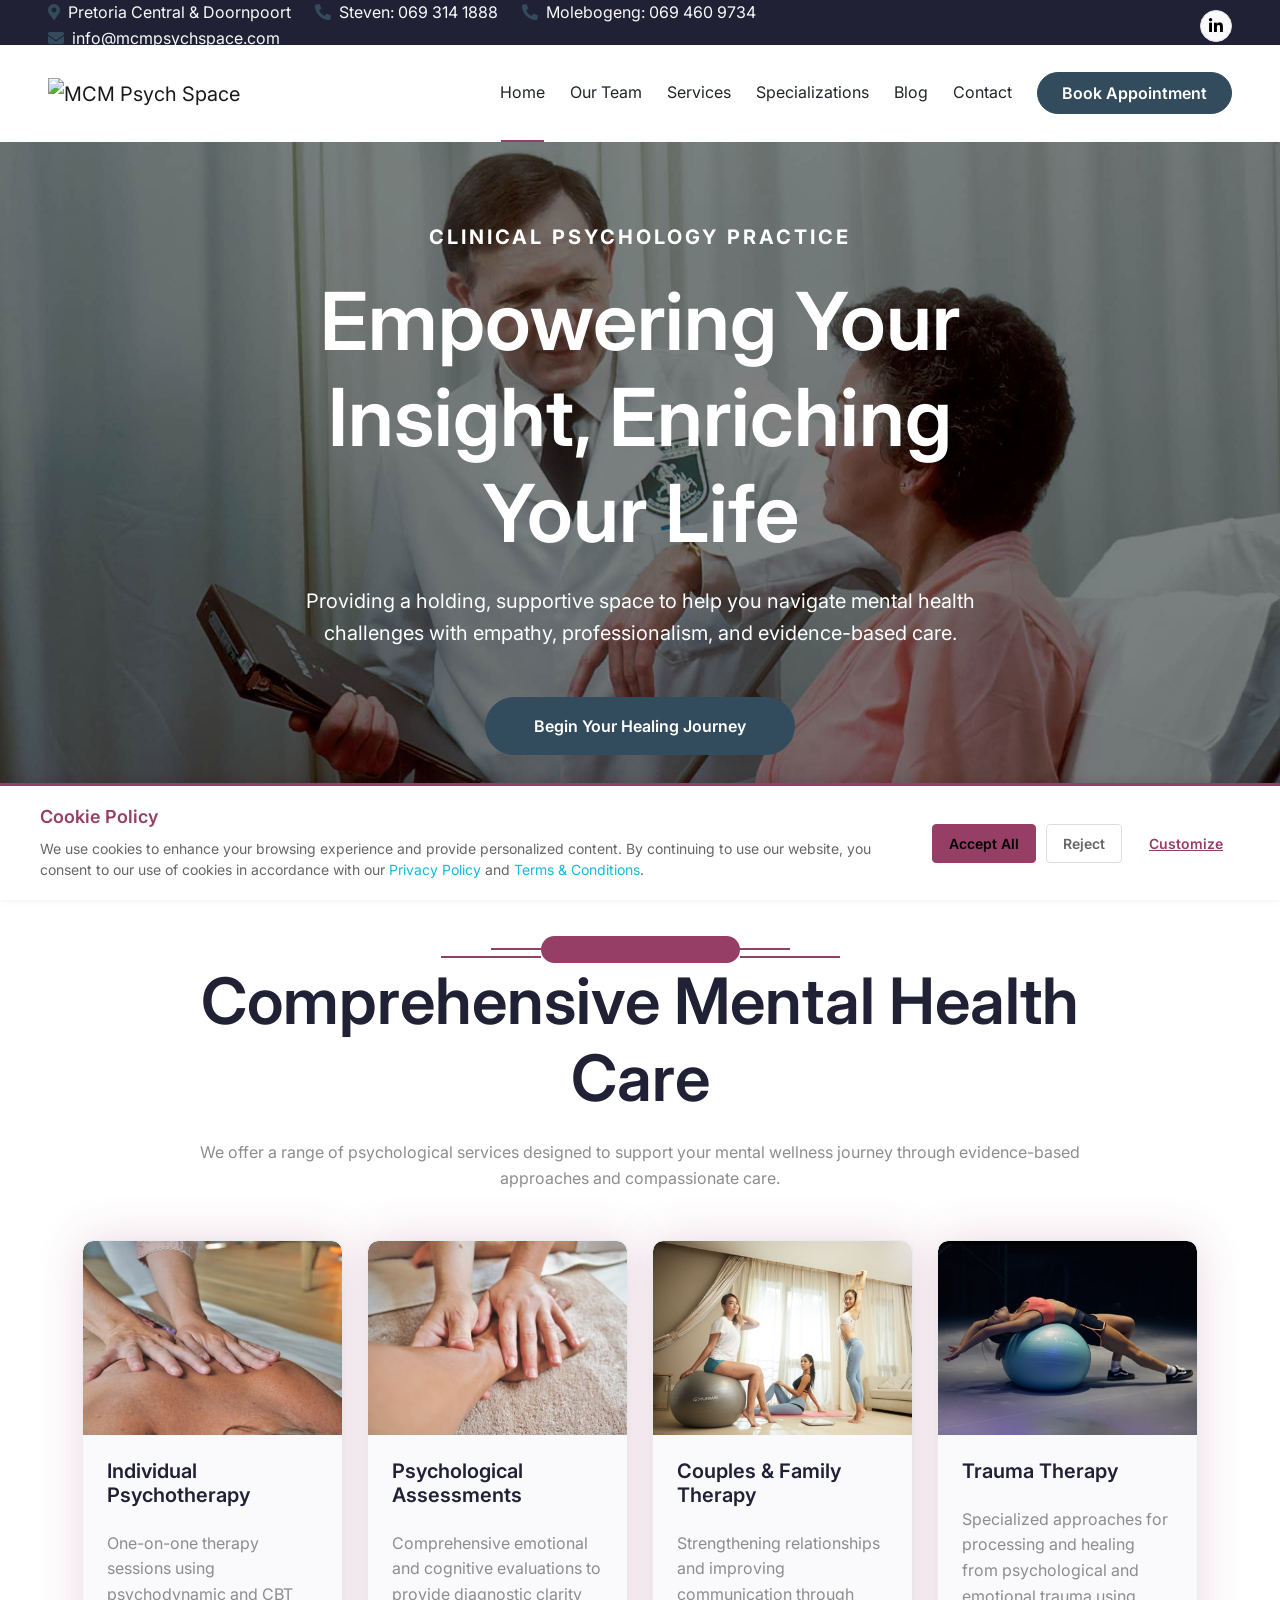
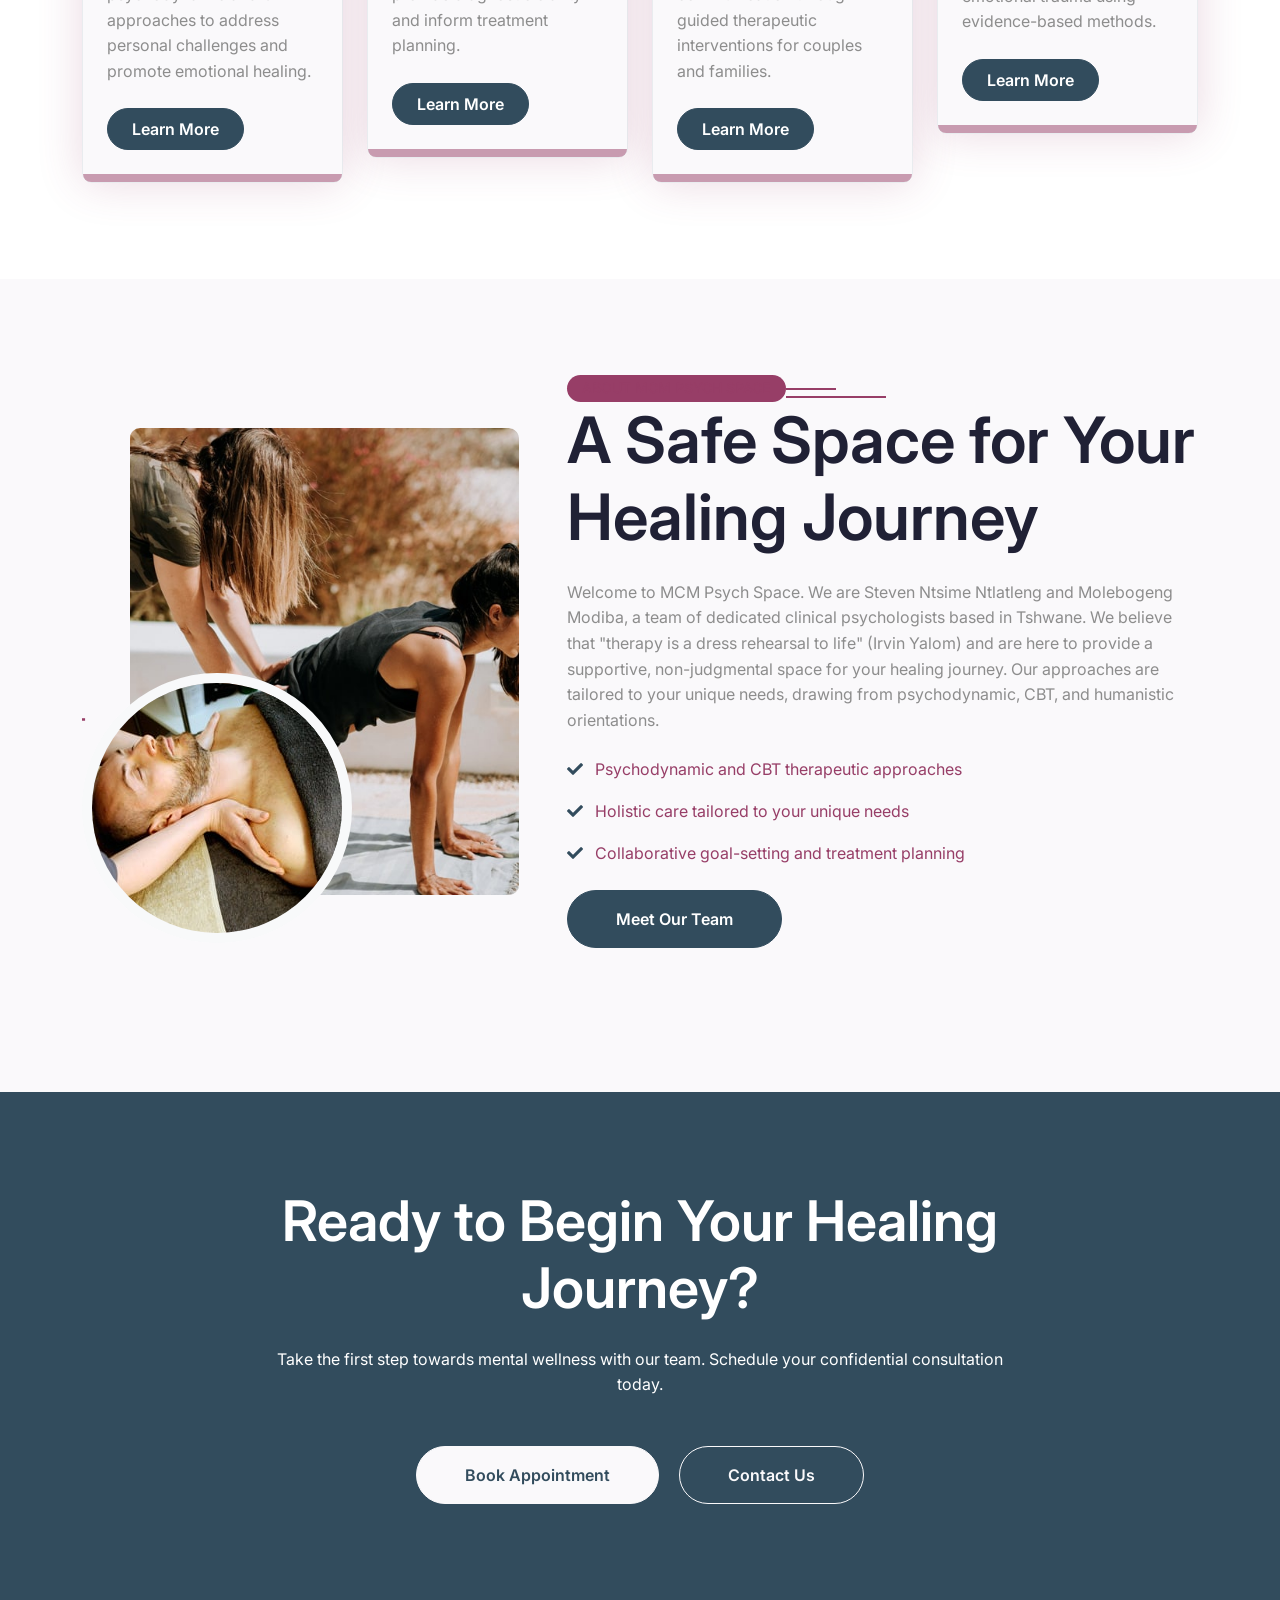
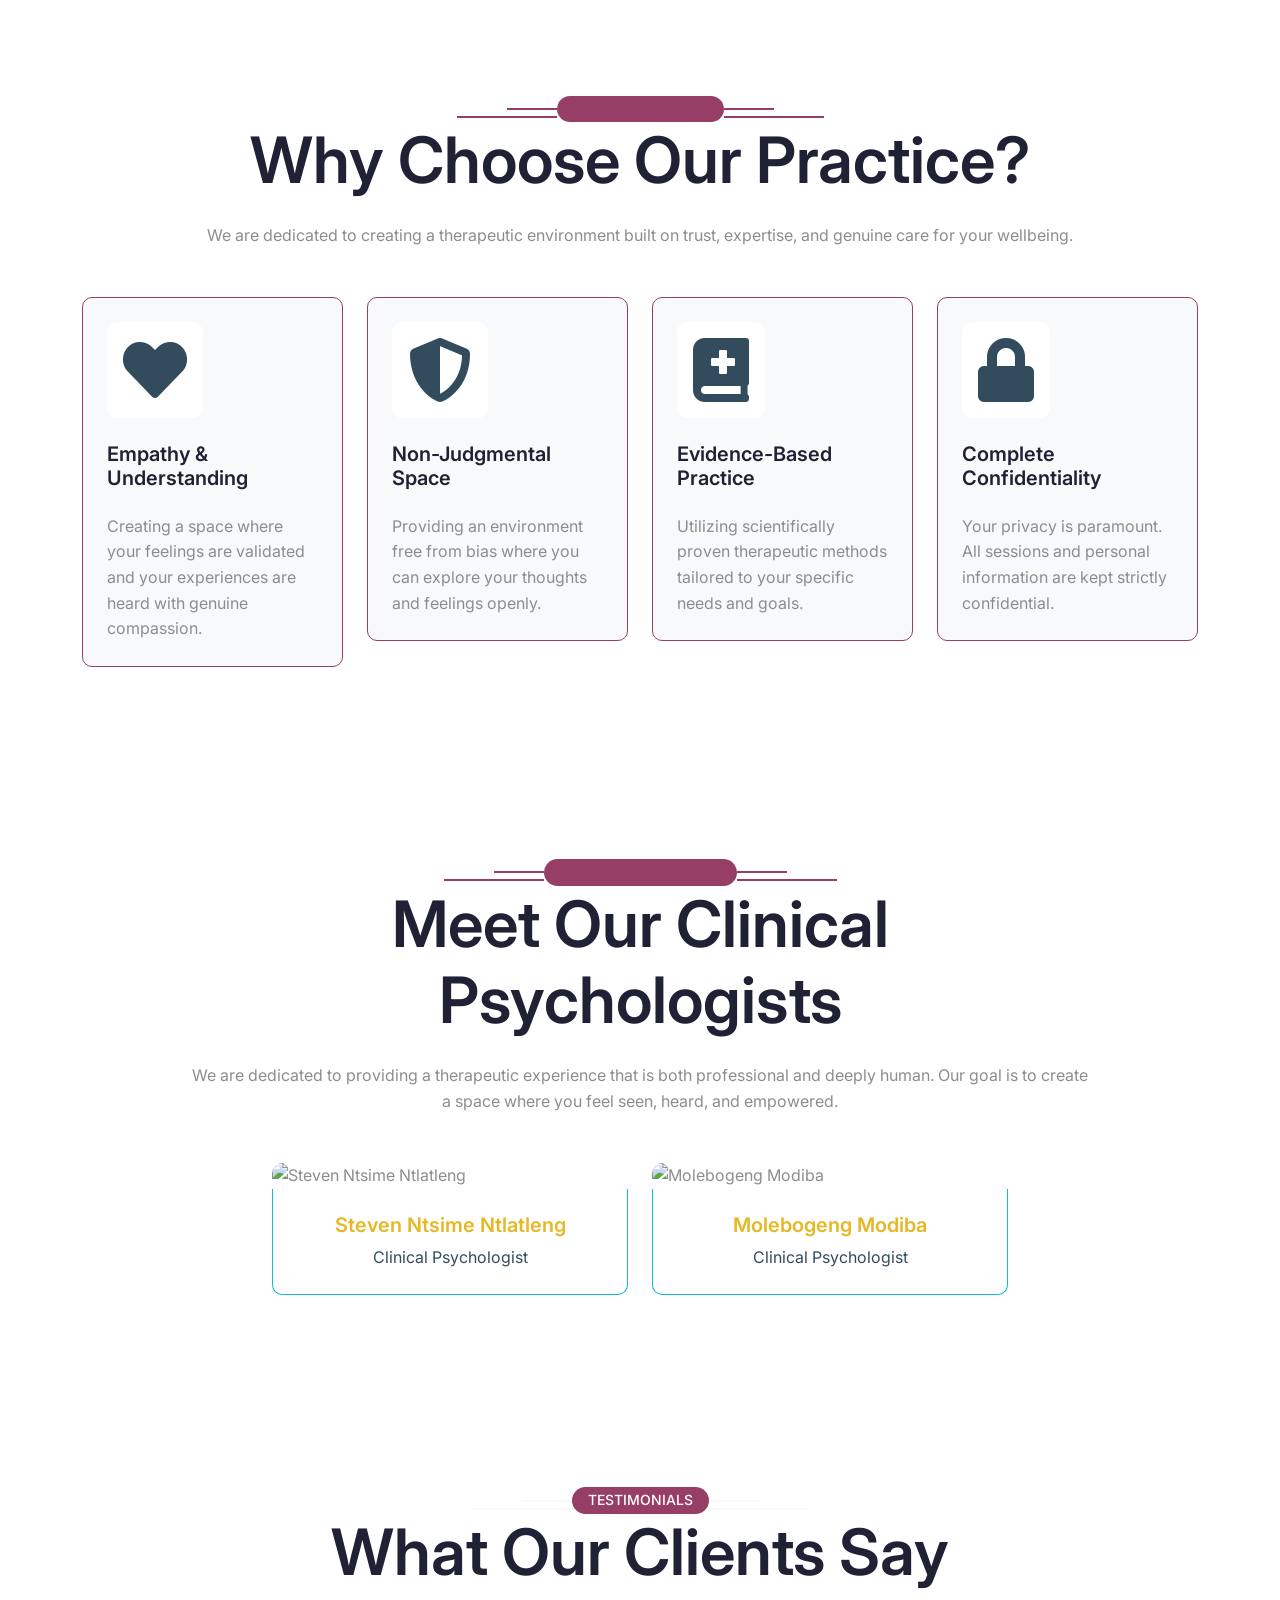
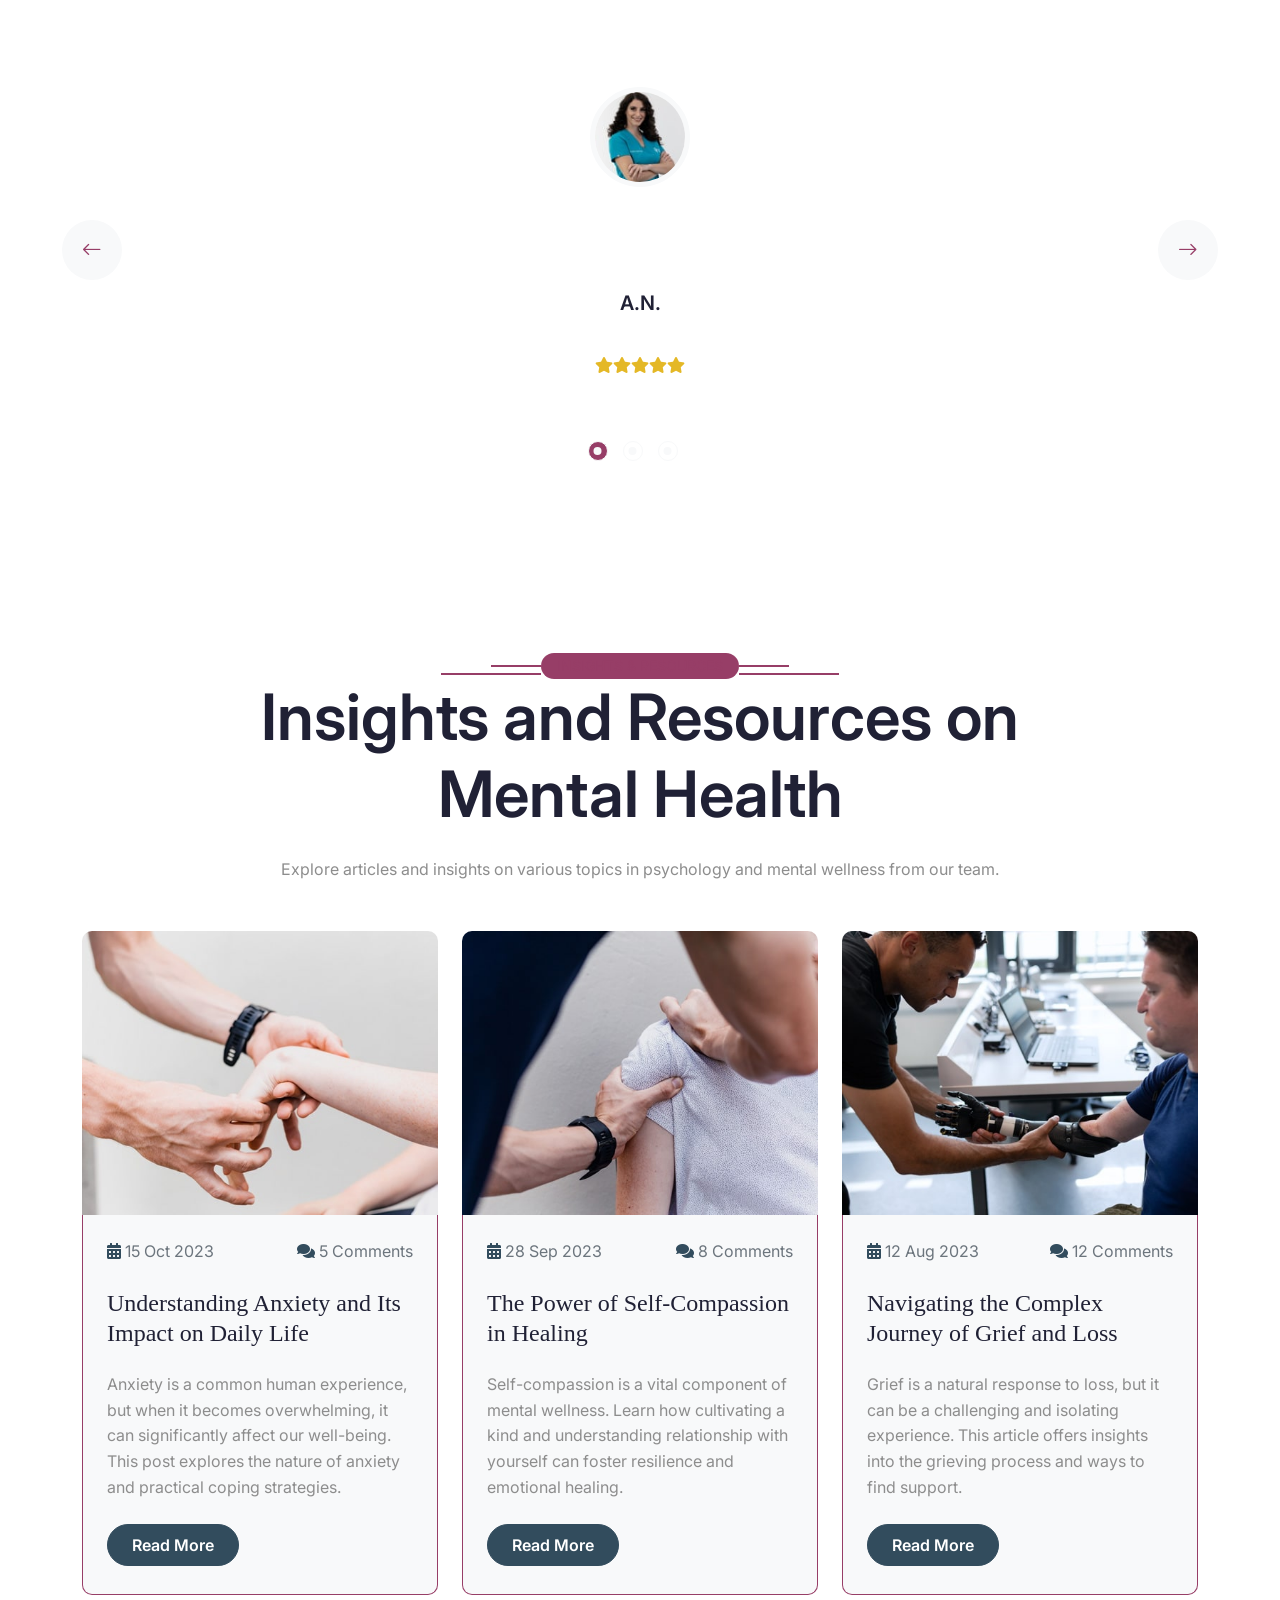
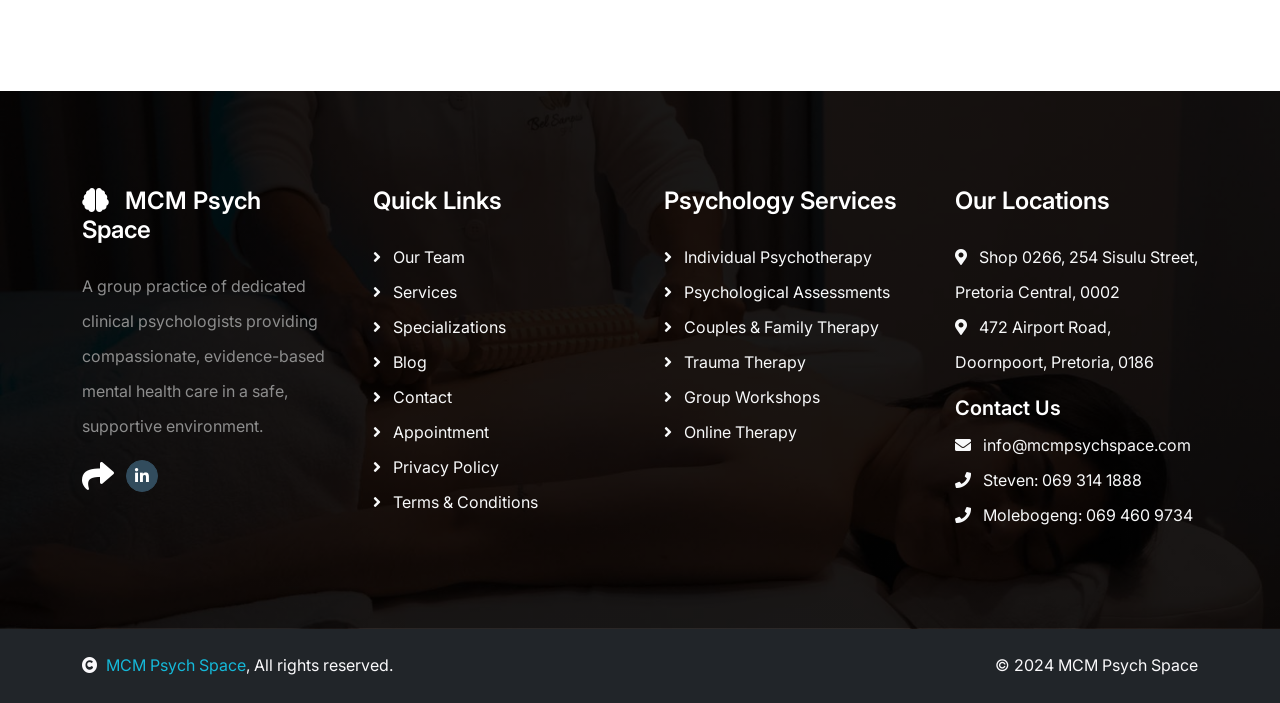
==== index.html @ 94e8b84f "Initial commit" ====
<!DOCTYPE html>
<html lang="en">
<head>
    <meta charset="utf-8">
    <meta content="width=device-width, initial-scale=1.0" name="viewport">
    <title>MCM Psych Space – Clinical Psychologists Tshwane</title>
    <meta name="keywords" content="clinical psychology, psychotherapy, psychological assessment, couples therapy, trauma therapy, Pretoria, Garsfontein, Doornpoort">
    <meta name="description" content="MCM Psych Space: a group practice of clinical psychologists in Tshwane offering individual, couples, and trauma therapy, psychological assessments, and group workshops. HPCSA registered.">
    <meta name="author" content="MCM Psych Space">
    <meta name="robots" content="index, follow">
    <meta name="language" content="en-ZA">
    <meta name="geo.region" content="ZA-GP">
    <meta name="geo.placename" content="Pretoria">
    <meta name="geo.position" content="-25.746;28.188">
    <meta name="ICBM" content="-25.746, 28.188">

    <!-- Open Graph -->
    <meta property="og:type" content="website">
    <meta property="og:url" content="https://mcmpsychspace.co.za/">
    <meta property="og:title" content="MCM Psych Space – Clinical Psychologists Tshwane">
    <meta property="og:description" content="Compassionate, evidence-based mental health care by experienced clinical psychologists.">
    <meta property="og:image" content="https://mcmpsychspace.co.za/img/carousel-1.jpg">
    <meta property="og:site_name" content="MCM Psych Space">
    <meta property="og:locale" content="en_ZA">

    <!-- Twitter Card -->
    <meta name="twitter:card" content="summary_large_image">
    <meta name="twitter:url" content="https://mcmpsychspace.co.za/">
    <meta name="twitter:title" content="MCM Psych Space – Clinical Psychologists Tshwane">
    <meta name="twitter:description" content="Professional psychological services in Pretoria.">
    <meta name="twitter:image" content="https://mcmpsychspace.co.za/img/carousel-1.jpg">

    <!-- Schema.org structured data -->
    <script type="application/ld+json">
    {
        "@context": "https://schema.org",
        "@type": "MedicalBusiness",
        "name": "MCM Psych Space",
        "description": "Group clinical psychology practice in Tshwane.",
        "url": "https://mcmpsychspace.co.za",
        "telephone": "+27693141888",
        "email": "info@mcmpsychspace.com",
        "address": [
            {
                "@type": "PostalAddress",
                "streetAddress": "Shop 0266, 254 Sisulu Street",
                "addressLocality": "Pretoria Central",
                "addressRegion": "Gauteng",
                "postalCode": "0002",
                "addressCountry": "ZA"
            },
            {
                "@type": "PostalAddress",
                "streetAddress": "472 Airport Road",
                "addressLocality": "Doornpoort",
                "addressRegion": "Gauteng",
                "postalCode": "0186",
                "addressCountry": "ZA"
            }
        ],
        "openingHours": ["Mo-Th 08:00-17:00", "Fr 08:00-16:00"],
        "priceRange": "$$",
        "medicalSpecialty": "Clinical Psychology",
        "founder": [
            {
                "@type": "Person",
                "name": "Steven Ntsime Ntlatleng",
                "jobTitle": "Clinical Psychologist"
            },
            {
                "@type": "Person",
                "name": "Molebogeng Modiba",
                "jobTitle": "Clinical Psychologist"
            }
        ],
        "sameAs": ["https://www.linkedin.com/company/mcm-psych-space"]
    }
    </script>

    <link rel="canonical" href="https://mcmpsychspace.co.za/">
    <meta name="theme-color" content="#324c5d">

    <!-- Google Fonts -->
    <link rel="preconnect" href="https://fonts.googleapis.com">
    <link rel="preconnect" href="https://fonts.gstatic.com" crossorigin>
    <link href="https://fonts.googleapis.com/css2?family=Inter:wght@300;400;500;600;700&display=swap" rel="stylesheet">

    <!-- Icon Fonts -->
    <link rel="stylesheet" href="https://use.fontawesome.com/releases/v5.15.4/css/all.css"/>
    <link href="https://cdn.jsdelivr.net/npm/bootstrap-icons@1.4.1/font/bootstrap-icons.css" rel="stylesheet">

    <!-- Libraries -->
    <link href="lib/animate/animate.min.css" rel="stylesheet">
    <link href="lib/owlcarousel/assets/owl.carousel.min.css" rel="stylesheet">

    <!-- Bootstrap & Template CSS -->
    <link href="css/bootstrap.min.css" rel="stylesheet">
    <link href="css/style.css" rel="stylesheet">
</head>
<body>

    <!-- Spinner Start -->
    <div id="spinner" class="show bg-white position-fixed translate-middle w-100 vh-100 top-50 start-50 d-flex align-items-center justify-content-center">
        <div class="spinner-border text-primary" style="width: 3rem; height: 3rem;" role="status">
            <span class="sr-only">Loading...</span>
        </div>
    </div>
    <!-- Spinner End -->

    <!-- Topbar Start (standardized) -->
    <div class="container-fluid bg-dark px-5 d-none d-lg-block">
        <div class="row gx-0 align-items-center h-topbar">
            <div class="col-lg-8 text-center text-lg-start mb-lg-0">
                <div class="d-flex flex-wrap">
                    <a href="#" class="text-light me-4"><i class="fas fa-map-marker-alt text-primary me-2"></i>Pretoria Central & Doornpoort</a>
                    <a href="tel:+27693141888" class="text-light me-4"><i class="fas fa-phone-alt text-primary me-2"></i>Steven: 069 314 1888</a>
                    <a href="tel:+27694609734" class="text-light me-4"><i class="fas fa-phone-alt text-primary me-2"></i>Molebogeng: 069 460 9734</a>
                    <a href="mailto:info@mcmpsychspace.com" class="text-light me-0"><i class="fas fa-envelope text-primary me-2"></i>info@mcmpsychspace.com</a>
                </div>
            </div>
            <div class="col-lg-4 text-center text-lg-end">
                <div class="d-flex align-items-center justify-content-end">
                    <a href="https://www.linkedin.com/company/mcm-psych-space" class="btn btn-light btn-square border rounded-circle nav-fill me-0" aria-label="LinkedIn"><i class="fab fa-linkedin-in"></i></a>
                </div>
            </div>
        </div>
    </div>
    <!-- Topbar End -->

    <!-- Navbar Start -->
    <div class="container-fluid position-relative p-0">
        <nav class="navbar navbar-expand-lg navbar-light bg-white px-4 px-lg-5 py-3 py-lg-0">
            <a href="index.html" class="navbar-brand p-0">
                <img src="img/Primary Wordmark.png" alt="MCM Psych Space" class="navbar-brand-img" aria-label="MCM Psych Space Logo">
            </a>
            <button class="navbar-toggler" type="button" data-bs-toggle="collapse" data-bs-target="#navbarCollapse" aria-label="Toggle Navigation">
                <span class="fa fa-bars"></span>
            </button>
            <div class="collapse navbar-collapse" id="navbarCollapse">
                <div class="navbar-nav ms-auto py-0">
                    <a href="index.html" class="nav-item nav-link active">Home</a>
                    <a href="our-team.html" class="nav-item nav-link">Our Team</a>
                    <a href="service.html" class="nav-item nav-link">Services</a>
                    <a href="specializations.html" class="nav-item nav-link">Specializations</a>
                    <a href="blog.html" class="nav-item nav-link">Blog</a>
                    <a href="contact.html" class="nav-item nav-link">Contact</a>
                </div>
                <a href="appointment.html" class="btn btn-primary rounded-pill text-white py-2 px-4 flex-wrap flex-sm-shrink-0">Book Appointment</a>
            </div>
        </nav>

        <!-- Hero Carousel -->
        <div class="header-carousel owl-carousel">
            <div class="header-carousel-item">
                <img src="img/carousel-1.jpg" class="img-fluid w-100" alt="Therapeutic Environment">
                <div class="carousel-caption">
                    <div class="carousel-caption-content p-3">
                        <h5 class="text-white text-uppercase fw-bold mb-4">Clinical Psychology Practice</h5>
                        <h1 class="display-1 text-capitalize text-white mb-4">Empowering Your Insight, Enriching Your Life</h1>
                        <p class="mb-5 fs-5">Providing a holding, supportive space to help you navigate mental health challenges with empathy, professionalism, and evidence-based care.</p>
                        <a class="btn btn-primary rounded-pill text-white py-3 px-5" href="appointment.html">Begin Your Healing Journey</a>
                    </div>
                </div>
            </div>
        </div>
    </div>
    <!-- Navbar & Hero End -->

    <!-- Services Start -->
    <div class="container-fluid service py-5">
        <div class="container py-5">
            <div class="section-title mb-5 wow fadeInUp" data-wow-delay="0.2s">
                <div class="sub-style">
                    <h4 class="sub-title px-3 mb-0">Therapeutic Services</h4>
                </div>
                <h1 class="display-3 mb-4">Comprehensive Mental Health Care</h1>
                <p class="mb-0">We offer a range of psychological services designed to support your mental wellness journey through evidence-based approaches and compassionate care.</p>
            </div>
            <div class="row g-4 justify-content-center">
                <!-- Service 1 -->
                <div class="col-md-6 col-lg-4 col-xl-3 wow fadeInUp" data-wow-delay="0.1s">
                    <div class="service-item rounded">
                        <div class="service-img rounded-top">
                            <img src="img/service-1.jpg" class="img-fluid rounded-top w-100" alt="Individual Therapy">
                        </div>
                        <div class="service-content rounded-bottom bg-light p-4">
                            <div class="service-content-inner">
                                <h5 class="mb-4">Individual Psychotherapy</h5>
                                <p class="mb-4">One-on-one therapy sessions using psychodynamic and CBT approaches to address personal challenges and promote emotional healing.</p>
                                <a href="service.html" class="btn btn-primary rounded-pill text-white py-2 px-4 mb-2">Learn More</a>
                            </div>
                        </div>
                    </div>
                </div>
                <!-- Service 2 -->
                <div class="col-md-6 col-lg-4 col-xl-3 wow fadeInUp" data-wow-delay="0.3s">
                    <div class="service-item rounded">
                        <div class="service-img rounded-top">
                            <img src="img/service-2.jpg" class="img-fluid rounded-top w-100" alt="Psychological Assessment">
                        </div>
                        <div class="service-content rounded-bottom bg-light p-4">
                            <div class="service-content-inner">
                                <h5 class="mb-4">Psychological Assessments</h5>
                                <p class="mb-4">Comprehensive emotional and cognitive evaluations to provide diagnostic clarity and inform treatment planning.</p>
                                <a href="service.html" class="btn btn-primary rounded-pill text-white py-2 px-4 mb-2">Learn More</a>
                            </div>
                        </div>
                    </div>
                </div>
                <!-- Service 3 -->
                <div class="col-md-6 col-lg-4 col-xl-3 wow fadeInUp" data-wow-delay="0.5s">
                    <div class="service-item rounded">
                        <div class="service-img rounded-top">
                            <img src="img/service-3.jpg" class="img-fluid rounded-top w-100" alt="Couples Therapy">
                        </div>
                        <div class="service-content rounded-bottom bg-light p-4">
                            <div class="service-content-inner">
                                <h5 class="mb-4">Couples & Family Therapy</h5>
                                <p class="mb-4">Strengthening relationships and improving communication through guided therapeutic interventions for couples and families.</p>
                                <a href="service.html" class="btn btn-primary rounded-pill text-white py-2 px-4 mb-2">Learn More</a>
                            </div>
                        </div>
                    </div>
                </div>
                <!-- Service 4 -->
                <div class="col-md-6 col-lg-4 col-xl-3 wow fadeInUp" data-wow-delay="0.7s">
                    <div class="service-item rounded">
                        <div class="service-img rounded-top">
                            <img src="img/service-4.jpg" class="img-fluid rounded-top w-100" alt="Trauma Therapy">
                        </div>
                        <div class="service-content rounded-bottom bg-light p-4">
                            <div class="service-content-inner">
                                <h5 class="mb-4">Trauma Therapy</h5>
                                <p class="mb-4">Specialized approaches for processing and healing from psychological and emotional trauma using evidence-based methods.</p>
                                <a href="service.html" class="btn btn-primary rounded-pill text-white py-2 px-4 mb-2">Learn More</a>
                            </div>
                        </div>
                    </div>
                </div>
            </div>
        </div>
    </div>
    <!-- Services End -->

    <!-- About Section (group introduction) -->
    <div class="container-fluid about bg-light py-5">
        <div class="container py-5">
            <div class="row g-5 align-items-center">
                <div class="col-lg-5 wow fadeInLeft" data-wow-delay="0.2s">
                    <div class="about-img pb-5 ps-5">
                        <img src="img/about-1.jpg" class="img-fluid rounded w-100" alt="Therapy Office">
                        <div class="about-img-inner">
                            <img src="img/about-2.jpg" class="img-fluid rounded-circle w-100 h-100" alt="MCM Psych Space Team">
                        </div>
                        <div class="about-experience">15+ years combined experience</div>
                    </div>
                </div>
                <div class="col-lg-7 wow fadeInRight" data-wow-delay="0.4s">
                    <div class="section-title text-start mb-5">
                        <h4 class="sub-title pe-3 mb-0">About MCM Psych Space</h4>
                        <h1 class="display-3 mb-4">A Safe Space for Your Healing Journey</h1>
                        <p class="mb-4">Welcome to MCM Psych Space. We are Steven Ntsime Ntlatleng and Molebogeng Modiba, a team of dedicated clinical psychologists based in Tshwane. We believe that "therapy is a dress rehearsal to life" (Irvin Yalom) and are here to provide a supportive, non-judgmental space for your healing journey. Our approaches are tailored to your unique needs, drawing from psychodynamic, CBT, and humanistic orientations.</p>
                        <div class="mb-4">
                            <p class="text-secondary"><i class="fa fa-check text-primary me-2"></i> Psychodynamic and CBT therapeutic approaches</p>
                            <p class="text-secondary"><i class="fa fa-check text-primary me-2"></i> Holistic care tailored to your unique needs</p>
                            <p class="text-secondary"><i class="fa fa-check text-primary me-2"></i> Collaborative goal-setting and treatment planning</p>
                        </div>
                        <a href="our-team.html" class="btn btn-primary rounded-pill text-white py-3 px-5">Meet Our Team</a>
                    </div>
                </div>
            </div>
        </div>
    </div>
    <!-- About End -->

    <!-- CTA Section -->
    <div class="container-fluid py-5 bg-primary">
        <div class="container py-5 text-center">
            <div class="row justify-content-center">
                <div class="col-lg-8">
                    <h2 class="text-white display-4 mb-4">Ready to Begin Your Healing Journey?</h2>
                    <p class="text-white mb-5">Take the first step towards mental wellness with our team. Schedule your confidential consultation today.</p>
                    <a href="appointment.html" class="btn btn-light rounded-pill text-primary py-3 px-5 me-3">Book Appointment</a>
                    <a href="contact.html" class="btn btn-outline-light rounded-pill py-3 px-5">Contact Us</a>
                </div>
            </div>
        </div>
    </div>

    <!-- Feature / Specializations teaser -->
    <div class="container-fluid feature py-5">
        <div class="container py-5">
            <div class="section-title mb-5 wow fadeInUp" data-wow-delay="0.1s">
                <div class="sub-style">
                    <h4 class="sub-title px-3 mb-0">Our Commitment</h4>
                </div>
                <h1 class="display-3 mb-4">Why Choose Our Practice?</h1>
                <p class="mb-0">We are dedicated to creating a therapeutic environment built on trust, expertise, and genuine care for your wellbeing.</p>
            </div>
            <div class="row g-4 justify-content-center">
                <!-- Feature 1 -->
                <div class="col-md-6 col-lg-4 col-xl-3 wow fadeInUp" data-wow-delay="0.1s">
                    <div class="row-cols-1 feature-item p-4">
                        <div class="col-12">
                            <div class="feature-icon mb-4">
                                <div class="p-3 d-inline-flex bg-white rounded">
                                    <i class="fas fa-heart fa-4x text-primary"></i>
                                </div>
                            </div>
                            <div class="feature-content d-flex flex-column">
                                <h5 class="mb-4">Empathy & Understanding</h5>
                                <p class="mb-0">Creating a space where your feelings are validated and your experiences are heard with genuine compassion.</p>
                            </div>
                        </div>
                    </div>
                </div>
                <!-- Feature 2 -->
                <div class="col-md-6 col-lg-4 col-xl-3 wow fadeInUp" data-wow-delay="0.3s">
                    <div class="row-cols-1 feature-item p-4">
                        <div class="col-12">
                            <div class="feature-icon mb-4">
                                <div class="p-3 d-inline-flex bg-white rounded">
                                    <i class="fas fa-shield-alt fa-4x text-primary"></i>
                                </div>
                            </div>
                            <div class="feature-content d-flex flex-column">
                                <h5 class="mb-4">Non-Judgmental Space</h5>
                                <p class="mb-0">Providing an environment free from bias where you can explore your thoughts and feelings openly.</p>
                            </div>
                        </div>
                    </div>
                </div>
                <!-- Feature 3 -->
                <div class="col-md-6 col-lg-4 col-xl-3 wow fadeInUp" data-wow-delay="0.5s">
                    <div class="row-cols-1 feature-item p-4">
                        <div class="col-12">
                            <div class="feature-icon mb-4">
                                <div class="p-3 d-inline-flex bg-white rounded">
                                    <i class="fas fa-book-medical fa-4x text-primary"></i>
                                </div>
                            </div>
                            <div class="feature-content d-flex flex-column">
                                <h5 class="mb-4">Evidence-Based Practice</h5>
                                <p class="mb-0">Utilizing scientifically proven therapeutic methods tailored to your specific needs and goals.</p>
                            </div>
                        </div>
                    </div>
                </div>
                <!-- Feature 4 -->
                <div class="col-md-6 col-lg-4 col-xl-3 wow fadeInUp" data-wow-delay="0.7s">
                    <div class="row-cols-1 feature-item p-4">
                        <div class="col-12">
                            <div class="feature-icon mb-4">
                                <div class="p-3 d-inline-flex bg-white rounded">
                                    <i class="fas fa-lock fa-4x text-primary"></i>
                                </div>
                            </div>
                            <div class="feature-content d-flex flex-column">
                                <h5 class="mb-4">Complete Confidentiality</h5>
                                <p class="mb-0">Your privacy is paramount. All sessions and personal information are kept strictly confidential.</p>
                            </div>
                        </div>
                    </div>
                </div>
            </div>
        </div>
    </div>
    <!-- Feature End -->

    <!-- Team Start (two profiles) -->
    <div class="container-fluid team py-5">
        <div class="container py-5">
            <div class="section-title mb-5 wow fadeInUp" data-wow-delay="0.1s">
                <div class="sub-style">
                    <h4 class="sub-title px-3 mb-0">Your Psychologists</h4>
                </div>
                <h1 class="display-3 mb-4">Meet Our Clinical Psychologists</h1>
                <p class="mb-0">We are dedicated to providing a therapeutic experience that is both professional and deeply human. Our goal is to create a space where you feel seen, heard, and empowered.</p>
            </div>
            <div class="row g-4 justify-content-center">
                <!-- Steven -->
                <div class="col-md-6 col-lg-6 col-xl-4 wow fadeInUp" data-wow-delay="0.1s">
                    <div class="team-item rounded">
                        <div class="team-img rounded-top h-100">
                            <img src="img/steven-placeholder.jpg" class="img-fluid rounded-top w-100" alt="Steven Ntsime Ntlatleng">
                            <div class="team-icon d-flex justify-content-center">
                                <a class="btn btn-square btn-primary text-white rounded-circle mx-1" href="https://www.linkedin.com/in/steven-ntlatleng" aria-label="LinkedIn"><i class="fab fa-linkedin-in"></i></a>
                            </div>
                        </div>
                        <div class="team-content text-center border border-primary border-top-0 rounded-bottom p-4">
                            <h5>Steven Ntsime Ntlatleng</h5>
                            <p class="mb-0">Clinical Psychologist</p>
                        </div>
                    </div>
                </div>
                <!-- Molebogeng -->
                <div class="col-md-6 col-lg-6 col-xl-4 wow fadeInUp" data-wow-delay="0.3s">
                    <div class="team-item rounded">
                        <div class="team-img rounded-top h-100">
                            <img src="img/molebogeng-placeholder.jpg" class="img-fluid rounded-top w-100" alt="Molebogeng Modiba">
                            <div class="team-icon d-flex justify-content-center">
                                <a class="btn btn-square btn-primary text-white rounded-circle mx-1" href="https://www.linkedin.com/in/molebogeng-modiba" aria-label="LinkedIn"><i class="fab fa-linkedin-in"></i></a>
                            </div>
                        </div>
                        <div class="team-content text-center border border-primary border-top-0 rounded-bottom p-4">
                            <h5>Molebogeng Modiba</h5>
                            <p class="mb-0">Clinical Psychologist</p>
                        </div>
                    </div>
                </div>
            </div>
        </div>
    </div>
    <!-- Team End -->

    <!-- Testimonial Start -->
    <div class="container-fluid testimonial py-5 wow zoomInDown" data-wow-delay="0.1s">
        <div class="container py-5">
            <div class="section-title mb-5">
                <div class="sub-style">
                    <h4 class="sub-title text-white px-3 mb-0">Testimonials</h4>
                </div>
                <h1 class="display-3 mb-4">What Our Clients Say</h1>
            </div>
            <div class="testimonial-carousel owl-carousel">
                <div class="testimonial-item">
                    <div class="testimonial-inner p-5">
                        <div class="testimonial-inner-img mb-4">
                            <img src="img/testimonial-img.jpg" class="img-fluid rounded-circle" alt="Client Testimonial">
                        </div>
                        <p class="text-white fs-7">"Working with Steven has been a transformative experience. His compassionate approach and insightful guidance helped me navigate a difficult period in my life. I feel more equipped to handle challenges."</p>
                        <div class="text-center">
                            <h5 class="mb-2">A.N.</h5>
                            <p class="mb-2 text-white-50">Pretoria</p>
                            <div class="d-flex justify-content-center">
                                <i class="fas fa-star text-accent"></i><i class="fas fa-star text-accent"></i><i class="fas fa-star text-accent"></i><i class="fas fa-star text-accent"></i><i class="fas fa-star text-accent"></i>
                            </div>
                        </div>
                    </div>
                </div>
                <div class="testimonial-item">
                    <div class="testimonial-inner p-5">
                        <div class="testimonial-inner-img mb-4">
                            <img src="img/testimonial-img.jpg" class="img-fluid rounded-circle" alt="Client Testimonial">
                        </div>
                        <p class="text-white fs-7">"Molebogeng created a safe, non-judgmental space that made all the difference. She is a skilled and empathetic listener who supported me in my journey towards healing and self-acceptance."</p>
                        <div class="text-center">
                            <h5 class="mb-2">S.M.</h5>
                            <p class="mb-2 text-white-50">Centurion</p>
                            <div class="d-flex justify-content-center">
                                <i class="fas fa-star text-accent"></i><i class="fas fa-star text-accent"></i><i class="fas fa-star text-accent"></i><i class="fas fa-star text-accent"></i><i class="fas fa-star text-accent"></i>
                            </div>
                        </div>
                    </div>
                </div>
                <div class="testimonial-item">
                    <div class="testimonial-inner p-5">
                        <div class="testimonial-inner-img mb-4">
                            <img src="img/testimonial-img.jpg" class="img-fluid rounded-circle" alt="Client Testimonial">
                        </div>
                        <p class="text-white fs-7">"The insights I've gained through my sessions have been invaluable. Both psychologists' professional expertise and genuine care helped me develop better coping mechanisms and improve my overall well-being."</p>
                        <div class="text-center">
                            <h5 class="mb-2">L.P.</h5>
                            <p class="mb-2 text-white-50">Johannesburg</p>
                            <div class="d-flex justify-content-center">
                                <i class="fas fa-star text-accent"></i><i class="fas fa-star text-accent"></i><i class="fas fa-star text-accent"></i><i class="fas fa-star text-accent"></i><i class="fas fa-star text-accent"></i>
                            </div>
                        </div>
                    </div>
                </div>
            </div>
        </div>
    </div>
    <!-- Testimonial End -->

    <!-- Blog Start -->
    <div class="container-fluid blog py-5">
        <div class="container py-5">
            <div class="section-title mb-5 wow fadeInUp" data-wow-delay="0.1s">
                <div class="sub-style">
                    <h4 class="sub-title px-3 mb-0">Insights & Resources</h4>
                </div>
                <h1 class="display-3 mb-4">Insights and Resources on Mental Health</h1>
                <p class="mb-0">Explore articles and insights on various topics in psychology and mental wellness from our team.</p>
            </div>
            <div class="row g-4 justify-content-center">
                <div class="col-md-6 col-lg-6 col-xl-4 wow fadeInUp" data-wow-delay="0.1s">
                    <div class="blog-item rounded">
                        <div class="blog-img">
                            <img src="img/blog-1.jpg" class="img-fluid w-100" alt="Understanding Anxiety">
                        </div>
                        <div class="blog-centent p-4">
                            <div class="d-flex justify-content-between mb-4">
                                <p class="mb-0 text-muted"><i class="fa fa-calendar-alt text-primary"></i> 15 Oct 2023</p>
                                <a href="#" class="text-muted"><span class="fa fa-comments text-primary"></span> 5 Comments</a>
                            </div>
                            <a href="#" class="h4">Understanding Anxiety and Its Impact on Daily Life</a>
                            <p class="my-4">Anxiety is a common human experience, but when it becomes overwhelming, it can significantly affect our well-being. This post explores the nature of anxiety and practical coping strategies.</p>
                            <a href="#" class="btn btn-primary rounded-pill text-white py-2 px-4 mb-1">Read More</a>
                        </div>
                    </div>
                </div>
                <div class="col-md-6 col-lg-6 col-xl-4 wow fadeInUp" data-wow-delay="0.3s">
                    <div class="blog-item rounded">
                        <div class="blog-img">
                            <img src="img/blog-2.jpg" class="img-fluid w-100" alt="Self-Compassion">
                        </div>
                        <div class="blog-centent p-4">
                            <div class="d-flex justify-content-between mb-4">
                                <p class="mb-0 text-muted"><i class="fa fa-calendar-alt text-primary"></i> 28 Sep 2023</p>
                                <a href="#" class="text-muted"><span class="fa fa-comments text-primary"></span> 8 Comments</a>
                            </div>
                            <a href="#" class="h4">The Power of Self-Compassion in Healing</a>
                            <p class="my-4">Self-compassion is a vital component of mental wellness. Learn how cultivating a kind and understanding relationship with yourself can foster resilience and emotional healing.</p>
                            <a href="#" class="btn btn-primary rounded-pill text-white py-2 px-4 mb-1">Read More</a>
                        </div>
                    </div>
                </div>
                <div class="col-md-6 col-lg-6 col-xl-4 wow fadeInUp" data-wow-delay="0.5s">
                    <div class="blog-item rounded">
                        <div class="blog-img">
                            <img src="img/blog-3.jpg" class="img-fluid w-100" alt="Grief and Loss">
                        </div>
                        <div class="blog-centent p-4">
                            <div class="d-flex justify-content-between mb-4">
                                <p class="mb-0 text-muted"><i class="fa fa-calendar-alt text-primary"></i> 12 Aug 2023</p>
                                <a href="#" class="text-muted"><span class="fa fa-comments text-primary"></span> 12 Comments</a>
                            </div>
                            <a href="#" class="h4">Navigating the Complex Journey of Grief and Loss</a>
                            <p class="my-4">Grief is a natural response to loss, but it can be a challenging and isolating experience. This article offers insights into the grieving process and ways to find support.</p>
                            <a href="#" class="btn btn-primary rounded-pill text-white py-2 px-4 mb-1">Read More</a>
                        </div>
                    </div>
                </div>
            </div>
        </div>
    </div>
    <!-- Blog End -->

    <!-- Footer Start (standardized) -->
    <div class="container-fluid footer py-5 wow fadeIn" data-wow-delay="0.2s">
        <div class="container py-5">
            <div class="row g-5">
                <div class="col-md-6 col-lg-6 col-xl-3">
                    <div class="footer-item d-flex flex-column">
                        <h4 class="text-white mb-4"><i class="fas fa-brain me-3"></i>MCM Psych Space</h4>
                        <p>A group practice of dedicated clinical psychologists providing compassionate, evidence-based mental health care in a safe, supportive environment.</p>
                        <div class="d-flex align-items-center">
                            <i class="fas fa-share fa-2x text-white me-2"></i>
                            <a class="btn-square btn btn-primary text-white rounded-circle mx-1" href="https://www.linkedin.com/company/mcm-psych-space" aria-label="LinkedIn"><i class="fab fa-linkedin-in"></i></a>
                        </div>
                    </div>
                </div>
                <div class="col-md-6 col-lg-6 col-xl-3">
                    <div class="footer-item d-flex flex-column">
                        <h4 class="mb-4 text-white">Quick Links</h4>
                        <a href="our-team.html"><i class="fas fa-angle-right me-2"></i> Our Team</a>
                        <a href="service.html"><i class="fas fa-angle-right me-2"></i> Services</a>
                        <a href="specializations.html"><i class="fas fa-angle-right me-2"></i> Specializations</a>
                        <a href="blog.html"><i class="fas fa-angle-right me-2"></i> Blog</a>
                        <a href="contact.html"><i class="fas fa-angle-right me-2"></i> Contact</a>
                        <a href="appointment.html"><i class="fas fa-angle-right me-2"></i> Appointment</a>
                        <a href="privacy.html"><i class="fas fa-angle-right me-2"></i> Privacy Policy</a>
                        <a href="terms.html"><i class="fas fa-angle-right me-2"></i> Terms & Conditions</a>
                    </div>
                </div>
                <div class="col-md-6 col-lg-6 col-xl-3">
                    <div class="footer-item d-flex flex-column">
                        <h4 class="mb-4 text-white">Psychology Services</h4>
                        <a href="service.html"><i class="fas fa-angle-right me-2"></i> Individual Psychotherapy</a>
                        <a href="service.html"><i class="fas fa-angle-right me-2"></i> Psychological Assessments</a>
                        <a href="service.html"><i class="fas fa-angle-right me-2"></i> Couples & Family Therapy</a>
                        <a href="service.html"><i class="fas fa-angle-right me-2"></i> Trauma Therapy</a>
                        <a href="service.html"><i class="fas fa-angle-right me-2"></i> Group Workshops</a>
                        <a href="service.html"><i class="fas fa-angle-right me-2"></i> Online Therapy</a>
                    </div>
                </div>
                <div class="col-md-6 col-lg-6 col-xl-3">
                    <div class="footer-item d-flex flex-column">
                        <h4 class="mb-4 text-white">Our Locations</h4>
                        <a href="#"><i class="fa fa-map-marker-alt me-2"></i> Shop 0266, 254 Sisulu Street, Pretoria Central, 0002</a>
                        <a href="#"><i class="fa fa-map-marker-alt me-2"></i> 472 Airport Road, Doornpoort, Pretoria, 0186</a>
                        <h5 class="text-white mt-3 mb-2">Contact Us</h5>
                        <a href="mailto:info@mcmpsychspace.com"><i class="fas fa-envelope me-2"></i> info@mcmpsychspace.com</a>
                        <a href="tel:+27693141888"><i class="fas fa-phone me-2"></i> Steven: 069 314 1888</a>
                        <a href="tel:+27694609734"><i class="fas fa-phone me-2"></i> Molebogeng: 069 460 9734</a>
                    </div>
                </div>
            </div>
        </div>
    </div>
    <!-- Footer End -->

    <!-- Copyright Start -->
    <div class="container-fluid copyright py-4">
        <div class="container">
            <div class="row">
                <div class="col-md-6 text-center text-md-start mb-3 mb-md-0">
                    <span class="text-light"><a href="#"><i class="fas fa-copyright text-light me-2"></i>MCM Psych Space</a>, All rights reserved.</span>
                </div>
                <div class="col-md-6 my-auto text-center text-md-end text-white">
                    <span class="text-light">© 2024 MCM Psych Space</span>
                </div>
            </div>
        </div>
    </div>
    <!-- Copyright End -->

    <!-- Back to Top -->
    <a href="#" class="btn btn-primary btn-lg-square back-to-top"><i class="fa fa-arrow-up"></i></a>

    <!-- JavaScript Libraries -->
    <script src="https://ajax.googleapis.com/ajax/libs/jquery/3.6.4/jquery.min.js"></script>
    <script src="https://cdn.jsdelivr.net/npm/bootstrap@5.0.0/dist/js/bootstrap.bundle.min.js"></script>
    <script src="lib/wow/wow.min.js"></script>
    <script src="lib/easing/easing.min.js"></script>
    <script src="lib/waypoints/waypoints.min.js"></script>
    <script src="lib/owlcarousel/owl.carousel.min.js"></script>
    <script src="js/main.js"></script>

    <!-- Cookie Consent -->
    <div id="cookieConsent" class="cookie-consent-banner">
        <div class="cookie-content">
            <div class="cookie-text">
                <h4>Cookie Policy</h4>
                <p>We use cookies to enhance your browsing experience and provide personalized content. By continuing to use our website, you consent to our use of cookies in accordance with our <a href="privacy.html">Privacy Policy</a> and <a href="terms.html">Terms & Conditions</a>.</p>
            </div>
            <div class="cookie-buttons">
                <button id="acceptCookies" class="btn btn-primary">Accept All</button>
                <button id="rejectCookies" class="btn btn-outline-secondary">Reject</button>
                <button id="customizeCookies" class="btn btn-link">Customize</button>
            </div>
        </div>
    </div>

    <script>
        // Cookie Consent Management
        document.addEventListener('DOMContentLoaded', function() {
            const cookieConsent = document.getElementById('cookieConsent');
            const acceptBtn = document.getElementById('acceptCookies');
            const rejectBtn = document.getElementById('rejectCookies');
            const customizeBtn = document.getElementById('customizeCookies');

            const cookieChoice = localStorage.getItem('cookieConsent');
            if (!cookieChoice) {
                setTimeout(() => {
                    cookieConsent.classList.add('show');
                }, 1000);
            }

            acceptBtn.addEventListener('click', function() {
                localStorage.setItem('cookieConsent', 'accepted');
                cookieConsent.classList.remove('show');
            });
            rejectBtn.addEventListener('click', function() {
                localStorage.setItem('cookieConsent', 'rejected');
                cookieConsent.classList.remove('show');
            });
            customizeBtn.addEventListener('click', function() {
                alert('Cookie customization feature will be available soon.');
            });
        });
    </script>
    <!-- Cookie Consent CSS (already in style.css) -->
</body>
</html>
---- css/style.css ----
/* Custom CSS for Molebogeng Modiba Clinical Psychology */

:root {
    --primary: #324c5d; /* Dark Blue */
    --secondary: #973e67; /* Burgundy/Maroon - MAIN COLOR */
    --accent: #e4b826; /* Gold/Yellow */
    --light: #f8f9fa;
    --dark: #212529;
}

/* Primary Color Overrides */
.text-primary {
    color: var(--primary) !important;
}

.bg-primary {
    background-color: var(--primary) !important;
}

.btn-primary {
    background-color: var(--primary);
    border-color: var(--primary);
}

.btn-primary:hover {
    background-color: #2a3e4d;
    border-color: #2a3e4d;
}

.btn-outline-primary {
    color: var(--primary);
    border-color: var(--primary);
}

.btn-outline-primary:hover {
    background-color: var(--primary);
    border-color: var(--primary);
}

/* Secondary Color */
.text-secondary {
    color: var(--secondary) !important;
}

.bg-secondary {
    background-color: var(--secondary) !important;
}

/* Accent Color */
.text-accent {
    color: var(--accent) !important;
}

.bg-accent {
    background-color: var(--accent) !important;
}

/* Typography */
body {
    font-family: 'Inter', sans-serif;
    line-height: 1.6;
}

h1, h2, h3, h4, h5, h6 {
    font-family: 'Inter', sans-serif;
    font-weight: 600;
}

/* Header Styles */
.navbar-light .navbar-nav .nav-link {
    color: var(--dark);
    font-weight: 500;
}

.navbar-light .navbar-nav .nav-link:hover,
.navbar-light .navbar-nav .nav-link.active {
    color: var(--secondary);
}

/* Hero Section */
.header-carousel .carousel-caption {
    bottom: 0;
    left: 0;
    right: 0;
    background: linear-gradient(transparent, rgba(0,0,0,0.7));
    padding-bottom: 100px;
}

.carousel-caption-content {
    max-width: 800px;
    margin: 0 auto;
}

/* Service Items */
.service-item {
    transition: transform 0.3s ease, box-shadow 0.3s ease;
    border: 1px solid #e9ecef;
    box-shadow: 0 0 45px rgba(151, 62, 103, .2) ;
}

.service-item:hover {
    transform: translateY(-5px);
    box-shadow: 0 10px 30px rgba(0,0,0,0.1);
}

.service-icon {
    margin-bottom: 1.5rem;
}

/* About Section */
.about-experience {
    position: absolute;
    bottom: -20px;
    right: -20px;
    background: var(--secondary);
    color: white;
    padding: 15px 25px;
    border-radius: 10px;
    font-weight: 600;
}

/* Footer */
.footer {
    background: var(--dark);
}

.footer a {
    color: #adb5bd;
    text-decoration: none;
    transition: color 0.3s ease;
}

.footer a:hover {
    color: white;
}

/* Breadcrumb */
.bg-breadcrumb {
    background: linear-gradient(rgba(151, 62, 103, 0.8), rgba(151, 62, 103, 0.8)), url('../img/breadcrumb-bg.jpg');
    background-size: cover;
    background-position: center;
}

/* Sub-title Styles */
.sub-title {
    display: inline-block;
    background: var(--secondary);
    color: white;
    padding: 5px 15px;
    border-radius: 30px;
    font-size: 14px;
    font-weight: 500;
}

/* Responsive Design */
@media (max-width: 768px) {
    .display-3 {
        font-size: 2rem;
    }

    .display-4 {
        font-size: 1.75rem;
    }

    .carousel-caption-content {
        padding: 20px;
    }

    .about-experience {
        position: relative;
        bottom: 0;
        right: 0;
        margin-top: 20px;
    }
}

/* Animation Enhancements */
.wow {
    visibility: hidden;
}

/* Button Styles */
.btn-rounded {
    border-radius: 50px;
}

/* Card Enhancements */
.card {
    border: none;
    box-shadow: 0 5px 15px rgba(0,0,0,0.08);
    transition: all 0.3s ease;
}

.card:hover {
    box-shadow: 0 10px 30px rgba(0,0,0,0.15);
}

/* Form Styles */
.form-control:focus {
    border-color: var(--secondary);
    box-shadow: 0 0 0 0.2rem rgba(151, 62, 103, 0.25);
}

small, .small, caption, label {
    font-size: var(--caption-size);
    font-weight: 300;
}

/*** Spinner Start ***/
/*** Spinner ***/
#spinner {
    opacity: 0;
    visibility: hidden;
    transition: opacity .5s ease-out, visibility 0s linear .5s;
    z-index: 99999;
}

#spinner.show {
    transition: opacity .5s ease-out, visibility 0s linear 0s;
    visibility: visible;
    opacity: 1;
}
/*** Spinner End ***/

.back-to-top {
    position: fixed;
    right: 30px;
    bottom: 30px;
    display: flex;
    width: 45px;
    height: 45px;
    align-items: center;
    justify-content: center;
    transition: 0.5s;
    z-index: 99;
}

/*** Button Start ***/
.btn {
    font-weight: 600;
    transition: .5s;
}

.btn-square {
    width: 32px;
    height: 32px;
}

.btn-sm-square {
    width: 34px;
    height: 34px;
}

.btn-md-square {
    width: 44px;
    height: 44px;
}

.btn-lg-square {
    width: 56px;
    height: 56px;
}

.btn-square,
.btn-sm-square,
.btn-md-square,
.btn-lg-square {
    padding: 0;
    display: flex;
    align-items: center;
    justify-content: center;
    font-weight: normal;
    border-radius: 50%;
}

.btn.btn-primary {
    box-shadow: inset 0 0 0 0 var(--bs-primary);
}

.btn.btn-primary:hover {
    box-shadow: inset 300px 0 0 0 var(--bs-light) !important;
    color: var(--bs-primary) !important;
}

.btn.btn-light {
    box-shadow: inset 0 0 0 0 var(--bs-secondary);
}

.btn.btn-light:hover {
    box-shadow: inset 300px 0 0 0 var(--bs-secondary);
    color: var(--bs-light) !important;
}

.btn-hover {
    transition: 0.5s;
}

.btn-hover:hover {
    color: var(--bs-accent) !important;
}

/*** Section Title Start ***/
.section-title {
    max-width: 900px;
    text-align: center;
    margin: 0 auto;
}

.section-title .sub-style {
    position: relative;
    display: inline-block;
    text-transform: uppercase;
    color: var(--secondary);
}

.section-title .sub-style::before {
    content: "";
    width: 100px;
    position: absolute;
    top: 50%;
    left: 0;
    transform: translateY(-50%);
    margin-top: 8px;
    margin-left: -100px;
    border: 1px solid var(--secondary) !important;
}

.section-title .sub-style::after {
    content: "";
    width: 50px;
    position: absolute;
    top: 50%;
    left: 0;
    transform: translateY(-50%);
    margin-bottom: 5px;
    margin-left: -50px;
    border: 1px solid var(--secondary) !important;
}

.sub-title {
    position: relative;
    display: inline-block;
    text-transform: uppercase;
    color: var(--secondary);
}

.sub-title::before {
    content: "";
    width: 100px;
    position: absolute;
    top: 50%;
    right: 0;
    transform: translateY(-50%);
    margin-top: 8px;
    margin-right: -100px;
    border: 1px solid var(--secondary) !important;
}

.sub-title::after {
    content: "";
    width: 50px;
    position: absolute;
    top: 50%;
    right: 0;
    transform: translateY(-50%);
    margin-bottom: 8px;
    margin-right: -50px;
    border: 1px solid var(--secondary) !important;
}


/*** Topbar Start ***/
.fixed-top .container {
    transition: 0.5s;
}

.topbar {
    padding: 2px 10px 2px 20px;
    background: var(--dark) !important;
}

.h-topbar {
    height: 45px;
}

.topbar a,
.topbar a i {
    transition: 0.5s;
}

.topbar a:hover,
.topbar a i:hover {
    color: var(--accent) !important;
}


@media (max-width: 576px) {
    .topbar {
        display: none;    
    }
}
/*** Topbar End ***/


/*** Navbar ***/
.navbar-light .navbar-nav .nav-link {
    font-family: var(--font-family);
    position: relative;
    margin-right: 25px;
    padding: 35px 0;
    color: var(--dark) !important;
    font-size: 16px;
    font-weight: 400;
    outline: none;
    transition: .5s;
}

.sticky-top.navbar-light .navbar-nav .nav-link {
    padding: 20px 0;
}

.navbar-light .navbar-brand img {
    max-height: 50px;
    transition: .5s;
}

.sticky-top.navbar-light .navbar-brand img {
    max-height: 45px;
}

.navbar .dropdown-toggle::after {
    border: none;
    content: "\f107";
    font-family: "Font Awesome 5 Free";
    font-weight: 600;
    vertical-align: middle;
    margin-left: 8px;
}

@media (min-width: 1200px) {
    .navbar .nav-item .dropdown-menu {
        display: block;
        visibility: hidden;
        top: 100%;
        transform: rotateX(-75deg);
        transform-origin: 0% 0%;
        border: 0;
        border-radius: 10px;
        transition: .5s;
        opacity: 0;
    }
}

.dropdown .dropdown-menu a:hover {
    background: var(--secondary);
    color: var(--light);
}

.navbar .nav-item:hover .dropdown-menu {
    transform: rotateX(0deg);
    visibility: visible;
    background: var(--light) !important;
    transition: .5s;
    opacity: 1;
}

@media (max-width: 991.98px) {
    .sticky-top.navbar-light {
        position: relative;
        background: var(--light);
    }

    .navbar.navbar-expand-lg .navbar-toggler {
        padding: 10px 20px;
        border: 1px solid var(--secondary);
        color: var(--secondary);
    }

    .navbar-light .navbar-collapse {
        margin-top: 15px;
        border-top: 1px solid #DDDDDD;
    }

    .navbar-light .navbar-nav .nav-link,
    .sticky-top.navbar-light .navbar-nav .nav-link {
        padding: 10px 0;
        margin-left: 0;
        color: var(--dark) !important;
    }

    .navbar-light .navbar-brand img {
        max-height: 45px;
    }
}

@media (min-width: 992px) {
    .navbar-light {
        position: absolute;
        width: 100%;
        top: 0;
        left: 0;
        border-bottom: 1px solid rgba(255, 255, 255, .1);
        z-index: 999;
    }
    
    .sticky-top.navbar-light {
        position: fixed;
        background: var(--light) !important;
    }

    .navbar-light .navbar-nav .nav-link::before {
        position: absolute;
        content: "";
        width: 0;
        height: 2px;
        bottom: -1px;
        left: 50%;
        background: var(--secondary);
        transition: .5s;
    }

    .navbar-light .navbar-nav .nav-link:hover::before,
    .navbar-light .navbar-nav .nav-link.active::before {
        width: calc(100% - 2px);
        left: 1px;
    }

    .navbar-light .navbar-nav .nav-link.nav-contact::before {
        display: none;
    }
}
/*** Carousel Hero Header Start ***/
.header-carousel {
    position: relative; 
}

.header-carousel .owl-nav .owl-prev {
    position: absolute;
    width: 70px;
    height: 70px;
    top: 50%;
    left: 20px;
    transform: translateY(-50%);
    border-radius: 50%;
    background: var(--secondary);
    color: var(--light);
    font-size: 30px;
    display: flex;
    align-items: center;
    justify-content: center;
    transition: 0.5s;
}

.header-carousel .owl-nav .owl-next {
    position: absolute;
    width: 70px;
    height: 70px;
    top: 50%;
    right: 20px;
    transform: translateY(-50%);
    border-radius: 50%;
    background: var(--secondary);
    color: var(--light);
    font-size: 30px;
    display: flex;
    align-items: center;
    justify-content: center;
    transition: 0.5s;
}

.header-carousel .owl-nav .owl-prev,
.header-carousel .owl-nav .owl-next {
    transition: 0.5s;
}

.header-carousel .owl-nav .owl-prev:hover,
.header-carousel .owl-nav .owl-next:hover {
    box-shadow: inset 150px 0 0 0 var(--secondary) !important;
    color: var(--accent) !important;
}

@media (max-width: 576px) {
    .header-carousel .owl-nav .owl-prev,
    .header-carousel .owl-nav .owl-next {
        top: 630px;
        transition: 0.5s;
    }

    .header-carousel .header-carousel-item .carousel-caption .carousel-caption-content {
        width: 95% !important;
    }
 
}

.header-carousel .header-carousel-item,
.header-carousel .header-carousel-item img {
    position: relative;
    width: 100%;
    height: 700px;
    margin-top: 95px;
    display: block;
    object-fit: cover;
    transition: 0.5s;

}

@media (max-width: 992px) {
    .header-carousel .header-carousel-item,
    .header-carousel .header-carousel-item img {
        margin-top: 0;
        transition: 0.5s;
    }

}

@media (min-width: 992px) {
    .header-carousel .owl-nav .owl-prev,
    .header-carousel .owl-nav .owl-next {
        margin-top: 50px;
    }
}

.header-carousel .header-carousel-item .carousel-caption {
    width: 100%;
    height: 100%;
    position: absolute;
    top: 0;
    left: 0;
    padding: 100px 0;
    display: flex;
    align-items: center;
    justify-content: center;
    background: rgba(0, 0, 0, .5);
}

.header-carousel .header-carousel-item .carousel-caption .carousel-caption-content {
    position: relative;
    width: 75%;
    
}
/*** Carousel Hero Header End ***/


/*** Single Page Hero Header Start ***/
.bg-breadcrumb {
    background: linear-gradient(rgba(151, 62, 103, 0.8), rgba(151, 62, 103, 0.8)), url(../img/carousel-2.jpg);
    background-position: center center;
    background-repeat: no-repeat;
    background-size: cover;
    padding: 160px 0 60px 0;
}

.bg-breadcrumb .breadcrumb-item a {
    color: var(--light) !important;
}
/*** Single Page Hero Header End ***/


/*** Service Start ***/
.service .service-item {
    box-shadow: 0 0 45px rgba(151, 62, 103, .2) ;
}

.service .service-item .service-img {
    position: relative;
    overflow: hidden;
    z-index: 1;
}

.service .service-item .service-img img {
    transition: 0.5s;
}

.service .service-item .service-img::before {
    width: 100%;
    height: 0;
    position: absolute;
    content: "";
    top: 0;
    left: 0;
    border-top-right-radius: 10px;
    border-top-left-radius: 10px;
    transition: 0.5s;
    z-index: 5;
    
}

.service .service-item:hover .service-img::before {
    height: 100%;
    background: rgba(151, 62, 103, .3);
}

.service .service-item .service-img:hover img {
    transform: scale(1.3);
}

.service .service-item .service-content {
    position: relative;
    z-index: 2;

}

.service .service-item .service-content::before {
    width: 100%;
    height: 8px;
    position: absolute;
    content: "";
    bottom: 0;
    left: 0;
    border-bottom-left-radius: 10px;
    border-bottom-right-radius: 10px;
    background: rgba(151, 62, 103, .5);
    transition: 0.5s;
    z-index: 3;
}

.service .service-item:hover .service-content::before {
    background: rgba(151, 62, 103, .5);
    height: 100%;
}

.service .service-item .service-content .service-content-inner {
    transition: 0.5s;
}


.service .service-item:hover .service-content .service-content-inner {
    position: relative;
    color: var(--light) !important;
    z-index: 9;
}
.service .service-item:hover .service-content .service-content-inner h5 {
    color: var(--accent);
}

/*** Service End ***/

/*** About Start ***/
.about .about-img {
    position: relative;
    overflow: hidden;
    height: 100%;
    border-radius: 10px;
}

.about .about-img .about-img-inner {
    position: absolute;
    left: 0; 
    bottom: 0; 
    border: 10px solid; 
    border-color: var(--light) var(--light) var(--light) var(--light);
    border-radius: 50%;

}

.about .about-img .about-experience {
    position: absolute;
    top: 125px; 
    left: -125px; 
    transform: rotate(-90deg);
    background: transparent;
    color: var(--secondary);
    font-size: 20px;
    font-weight: 600;
    letter-spacing: 4px;
}

/*** About End ***/

/*** Feature Start ***/
.feature .feature-item {
    position: relative;
    display: flex;
    border: 1px solid var(--secondary);
    border-radius: 10px;
    background: var(--light);
    transition: 0.5s;

}

.feature .feature-item::before {
    width: 0;
    height: 100%;
    content: "";
    position: absolute;
    top: 0;
    left: 0;
    border-radius: 10px;
    transition: 0.5s;
}

.feature .feature-item:hover::before {
    width: 100%;
    background: var(--secondary);
}

.feature .feature-item .feature-icon {
    display: inline-flex;
    border-radius: 10px;
    transition: 0.5s;
}

.feature .feature-item:hover .feature-icon {
    position: relative;
    z-index: 2;
}

.feature .feature-item:hover .feature-content {
    position: relative;
    color: var(--light);
    z-index: 2;
}

.feature .feature-item:hover .feature-content h5 {
    color: var(--accent);
}

.feature-icon .p-3.d-inline-flex.bg-white.rounded i {
    color: var(--secondary);
}

/*** Feature End ***/


/*** Appointment Start ***/
.appointment {
    background: linear-gradient(rgba(50, 76, 93, 0.9), rgba(50, 76, 93, 0.9)), url(../img/carousel-2.jpg);
    background-position: center center;
    background-repeat: no-repeat;
    background-size: cover;
    background-attachment: fixed;
}

.appointment .appointment-form {
    background: rgba(151, 62, 103, 0.3);
}

.appointment .appointment-form .btn.btn-primary {
    box-shadow: inset 0 0 0 0 var(--primary);
}

.appointment .appointment-form .btn.btn-primary:hover {
    box-shadow: inset 600px 0 0 0 var(--light) !important;
    color: var(--primary) !important;
}

/*** Youtube Video start ***/
.video {
    position: relative;
}

.video .btn-play {
    position: absolute;
    z-index: 3;
    top: 50%;
    left: 50%;
    transform: translate(-50%, -50%);
    box-sizing: content-box;
    display: block;
    width: 33px;
    height: 44px;
    border-radius: 50%;
    transition: 0.5s;
    

}

.video .btn-play:before {
    content: "";
    position: absolute;
    z-index: 0;
    left: 50%;
    top: 50%;
    transform: translate(-50%, -50%);
    display: block;
    width: 115px;
    height: 115px;
    background: var(--secondary);
    border-radius: 50%;
    animation: pulse-border 1500ms ease-out infinite;
    transition: 0.5s;
}

.video .btn-play:after {
    content: "";
    position: absolute;
    z-index: 1;
    left: 50%;
    top: 50%;
    transform: translate(-50%, -50%);
    display: block;
    width: 100px;
    height: 100px;
    background: var(--accent);
    border-radius: 50%;
    transition: all 300ms;
}

.video .btn-play span {
    display: block;
    position: relative;
    z-index: 3;
    width: 0;
    height: 0;
    border-left: 33px solid var(--light);
    border-top: 22px solid transparent;
    border-bottom: 22px solid transparent;
    margin-left: 5px;
}

@keyframes pulse-border {
    0% {
        transform: translateX(-50%) translateY(-50%) translateZ(0) scale(1);
        opacity: 1;
    }

    100% {
        transform: translateX(-50%) translateY(-50%) translateZ(0) scale(1.5);
        opacity: 0;
    }
}

#videoModal {
    z-index: 99999;
}

#videoModal .modal-dialog {
    position: relative;
    max-width: 800px;
    margin: 60px auto 0 auto;
}

#videoModal .modal-body {
    position: relative;
    padding: 0px;
}

#videoModal .close {
    position: absolute;
    width: 30px;
    height: 30px;
    right: 0px;
    top: -30px;
    z-index: 999;
    font-size: 30px;
    font-weight: normal;
    color: #ffffff;
    background: #000000;
    opacity: 1;
}
/*** Youtube Video End ***/
/*** Appointment End ***/


/*** Team Start ***/
.team .team-item .team-img {
    position: relative;
    overflow: hidden;
}

.team .team-item .team-img::before {
    position: absolute;
    content: "";
    width: 100%;
    height: 100%;
    top: 0;
    left: 0;
    border-top-right-radius: 10px;
    border-top-left-radius: 10px;
    transition: 0.5s;
}

.team .team-item .team-img .team-icon {
    position: absolute;
    bottom: -125px;
    left: 50%;
    transform: translateX(-50%);
    transition: 0.5s;
}

.team .team-item .team-img:hover .team-icon {
    margin-bottom: 145px;
}

.team .team-item:hover .team-img::before {
    background: rgba(151, 62, 103, .3);
}

.team .team-item .team-content {
    color: var(--primary);
    transition: 0.5s;
}

.team .team-item .team-content h5 {
    color: var(--accent);
    transition: 0.5s;
}

.team .team-item:hover .team-content h5 {
    color: var(--light);
}

.team .team-item:hover .team-content {
    background: var(--secondary);
    color: var(--light);
}
/*** Team End ***/


/*** testimonial Start ***/
.testimonial {
    background: linear-gradient(rgba(151, 62, 103, 0.501), rgba(151, 62, 103, 0.432)), url(../img/carousel-1.jpg);
    background-position: center center;
    background-repeat: no-repeat;
    background-size: cover;
    background-attachment: fixed;
}

.testimonial .testimonial-item .testimonial-inner {
    display: flex;
    flex-direction: column;
    align-items: center;
    text-align: center;
    border-radius: 10px;
    background: transparent;
}

.testimonial .testimonial-item .testimonial-inner .testimonial-inner-img {
    width: 100px;
    height: 100px;
    border-radius: 50%;
    border: 5px solid var(--light);
}

.testimonial .testimonial-carousel.owl-carousel {
    position: relative;
}

.testimonial .testimonial-carousel .owl-nav .owl-prev {
    position: absolute;
    top: 50%;
    left: -20px;
    transform: translateY(-50%);
    width: 60px;
    height: 60px;
    border-radius: 50%;
    display: flex;
    align-items: center;
    justify-content: center;
    font-size: 20px;
    background: var(--light);
    color: var(--secondary);
    transition: 0.5s;
}

.testimonial .testimonial-carousel .owl-nav .owl-next {
    position: absolute;
    top: 50%;
    right: -20px;
    transform: translateY(-50%);
    width: 60px;
    height: 60px;
    border-radius: 50%;
    display: flex;
    align-items: center;
    justify-content: center;
    font-size: 20px;
    background: var(--light);
    color: var(--secondary);
    transition: 0.5s;
}


.testimonial .testimonial-carousel .owl-nav .owl-prev:hover,
.testimonial .testimonial-carousel .owl-nav .owl-next:hover {
    box-shadow: inset 100px 0 0 0 var(--secondary) !important;
    color: var(--light) !important;
}


@media (max-width: 900px) {
    .testimonial .testimonial-carousel .owl-nav .owl-prev {
        margin-top: -190px;
        margin-left: 40px;
    }

    .testimonial .testimonial-carousel .owl-nav .owl-next {
        margin-top: -190px;
        margin-right: 40px;
    }
    
}

.testimonial-carousel .owl-dots {
    display: flex;
    justify-content: center;
    margin-top: 20px;
}

.testimonial-carousel .owl-dots .owl-dot {
    width: 20px;
    height: 20px;
    border-radius: 50%;
    margin-right: 15px;
    border: 1px solid var(--light);
    background: transparent;
    transition: 0.5s;
}

.testimonial-carousel .owl-dots .owl-dot.active {
    width: 20px;
    height: 20px;
    background: var(--secondary) !important;
}

.testimonial-carousel .owl-dots .owl-dot span {
    position: relative;
    margin-top: 50%;
    margin-left: 50%;
    transform: translate(-50%, -50%);
    display: flex;
    align-items: center;
    justify-content: center;
}

.testimonial-carousel .owl-dots .owl-dot span::after {
    content: "";
    position: absolute;
    top: 50%;
    right: 1px;
    transform: translateY(-50%);
    width: 8px;
    height: 8px;
    border-radius: 8px;
    display: flex;
    align-items: center;
    justify-content: center;
    text-align: center;
    background: var(--light);
}

.testimonial .testimonial-carousel .testimonial-item .testimonial-inner p.fs-7 {
    transition: 0.5s;
}

@media (min-width: 900px) {
    .testimonial .testimonial-carousel .testimonial-item .testimonial-inner p.fs-7 {
        font-size: 20px;
    }
}


/* Testimonial Section Title Start */
.testimonial .section-title {
    max-width: 900px;
    text-align: center;
    margin: 0 auto;
}

.testimonial .section-title .sub-style {
    position: relative;
    display: inline-block;
    text-transform: uppercase;
    color: var(--secondary);
}

.testimonial .section-title .sub-style::before {
    content: "";
    width: 100px;
    position: absolute;
    top: 50%;
    left: 0;
    transform: translateY(-50%);
    margin-top: 8px;
    margin-left: -100px;
    border: 1px solid var(--light) !important;
}

.testimonial .section-title .sub-style::after {
    content: "";
    width: 50px;
    position: absolute;
    top: 50%;
    left: 0;
    transform: translateY(-50%);
    margin-bottom: 5px;
    margin-left: -50px;
    border: 1px solid var(--light) !important;
}

.testimonial .section-title .sub-title {
    position: relative;
    display: inline-block;
    text-transform: uppercase;
    color: var(--secondary);
}

.testimonial .section-title .sub-title::before {
    content: "";
    width: 100px;
    position: absolute;
    top: 50%;
    right: 0;
    transform: translateY(-50%);
    margin-top: 8px;
    margin-right: -100px;
    border: 1px solid var(--light) !important;
}

.testimonial .section-title .sub-title::after {
    content: "";
    position: absolute;
    top: 50%;
    right: 0;
    transform: translateY(-50%);
    margin-bottom: 8px;
    margin-right: -50px;
    border: 1px solid var(--light) !important;
}
/*** Testimonial End ***/


/*** Blog Start ***/
.blog .blog-item .blog-img {
    position: relative;
    overflow: hidden;
    border-top-right-radius: 10px;
    border-top-left-radius: 10px;
}

.blog .blog-item .blog-img::after {
    content: "";
    position: absolute;
    top: 0;
    left: 0;
    width: 100%;
    height: 100%;
    border-top-right-radius: 10px;
    border-top-left-radius: 10px;
    transition: 0.5s;
}

.blog .blog-item .blog-img img {
    transition: 0.5s;
}

.blog .blog-item .blog-img:hover img {
    transform: scale(1.3);
}

.blog .blog-item:hover .blog-img::after {
    background: rgba(151, 62, 103, .5);
}

.blog .blog-item .blog-centent {
    background: var(--light);
    border: 1px solid var(--secondary);
    border-top: 0;
    border-bottom-left-radius: 10px;
    border-bottom-right-radius: 10px;
}
/*** Blog End ***/


/*** Contact Start ***/
.contact {
    background: linear-gradient(rgba(151, 62, 103, 0.439), rgba(151, 62, 103, 0.9)), url(../img/carousel-1.jpg);
    background-position: center center;
    background-repeat: no-repeat;
    background-size: cover;
    background-attachment: fixed;
}


.contact .contact-form .btn.btn-light {
    box-shadow: inset 0 0 0 0 var(--primary);
}

.contact .contact-form .btn.btn-light:hover {
    box-shadow: inset 600px 0 0 0 var(--secondary) !important;
    color: var(--light) !important;
}

.contact .contact-form .form-floating input,
.contact .contact-form .form-floating textarea,
.contact .contact-form .form-floating label {
    color: var(--light);
}



/* Testimonial Section Title Start */
.contact .section-title {
    max-width: 900px;
    text-align: center;
    margin: 0 auto;
}

.contact .section-title .sub-style {
    position: relative;
    display: inline-block;
    text-transform: uppercase;
    color: var(--secondary);
}

.contact .section-title .sub-style::before {
    content: "";
    width: 100px;
    position: absolute;
    top: 50%;
    left: 0;
    transform: translateY(-50%);
    margin-top: 8px;
    margin-left: -100px;
    border: 1px solid var(--light) !important;
}

.contact .section-title .sub-style::after {
    content: "";
    width: 50px;
    position: absolute;
    top: 50%;
    left: 0;
    transform: translateY(-50%);
    margin-bottom: 5px;
    margin-left: -50px;
    border: 1px solid var(--light) !important;
}

.contact .section-title .sub-title {
    position: relative;
    display: inline-block;
    text-transform: uppercase;
    color: var(--secondary);
}

.contact .section-title .sub-title::before {
    content: "";
    width: 100px;
    position: absolute;
    top: 50%;
    right: 0;
    transform: translateY(-50%);
    margin-top: 8px;
    margin-right: -100px;
    border: 1px solid var(--light) !important;
}

.contact .section-title .sub-title::after {
    content: "";
    position: absolute;
    top: 50%;
    right: 0;
    transform: translateY(-50%);
    margin-bottom: 8px;
    margin-right: -50px;
    border: 1px solid var(--light) !important;
}
/*** Contact End ***/


/*** Footer Start ***/
.footer {
    background: linear-gradient(rgba(0, 0, 0, 0.9), rgba(0, 0, 0, 0.9)), url(../img/carousel-2.jpg);
    background-position: center center;
    background-repeat: no-repeat;
    background-size: cover;
}
.footer .footer-item a {
    line-height: 35px;
    color: var(--light);
    transition: 0.5s;
}

.footer .footer-item p {
    line-height: 35px;
}

/*** Footer End ***/

/*** copyright Start ***/
.copyright {
    background: var(--dark) !important;
}
/*** copyright end ***/

/*** Cookie Consent Banner ***/
.cookie-consent-banner {
    position: fixed;
    bottom: 0;
    left: 0;
    right: 0;
    background: #fff;
    border-top: 3px solid var(--secondary);
    padding: 20px;
    box-shadow: 0 -2px 10px rgba(0,0,0,0.1);
    z-index: 9999;
    transform: translateY(100%);
    transition: transform 0.3s ease-in-out;
}

.cookie-consent-banner.show {
    transform: translateY(0);
}

.cookie-content {
    max-width: 1200px;
    margin: 0 auto;
    display: flex;
    align-items: center;
    justify-content: space-between;
    gap: 20px;
}

.cookie-text {
    flex: 1;
}

.cookie-text h4 {
    margin: 0 0 10px 0;
    color: var(--secondary);
    font-size: 18px;
}

.cookie-text p {
    margin: 0;
    color: #666;
    font-size: 14px;
    line-height: 1.5;
}

.cookie-buttons {
    display: flex;
    gap: 10px;
    align-items: center;
}

.cookie-buttons .btn {
    padding: 8px 16px;
    font-size: 14px;
    border-radius: 4px;
    text-decoration: none;
    transition: all 0.3s ease;
}

.cookie-buttons .btn-primary {
    background: var(--secondary);
    border-color: var(--secondary);
}

.cookie-buttons .btn-primary:hover {
    background: #7c3253;
    border-color: #7c3253;
}

.cookie-buttons .btn-outline-secondary {
    color: #666;
    border-color: #ddd;
}

.cookie-buttons .btn-outline-secondary:hover {
    background: #f8f9fa;
    border-color: #adb5bd;
}

.cookie-buttons .btn-link {
    color: var(--secondary);
    text-decoration: underline;
}

.cookie-buttons .btn-link:hover {
    color: #7c3253;
}

@media (max-width: 768px) {
    .cookie-content {
        flex-direction: column;
        text-align: center;
    }

    .cookie-buttons {
        justify-content: center;
        flex-wrap: wrap;
    }
}
/*** Cookie Consent Banner End ***/

.navbar-brand-img {
    height: 60px;
}

.max-width-900 {
    max-width: 900px;
}

.contact-icon-box {
    width: 90px;
    height: 90px;
    border-radius: 50px;
}

.map-iframe {
    height: 500px;
}

.spinner-border-primary {
    width: 3rem;
    height: 3rem;
}

.carousel-caption h5 {
    letter-spacing: 3px;
}

.about-img img:first-child {
    object-fit: cover;
}

.about-img-inner img {
    object-fit: cover;
}

.video-img {
    object-fit: cover;
}

.carousel-item-height {
    height: 700px;
}
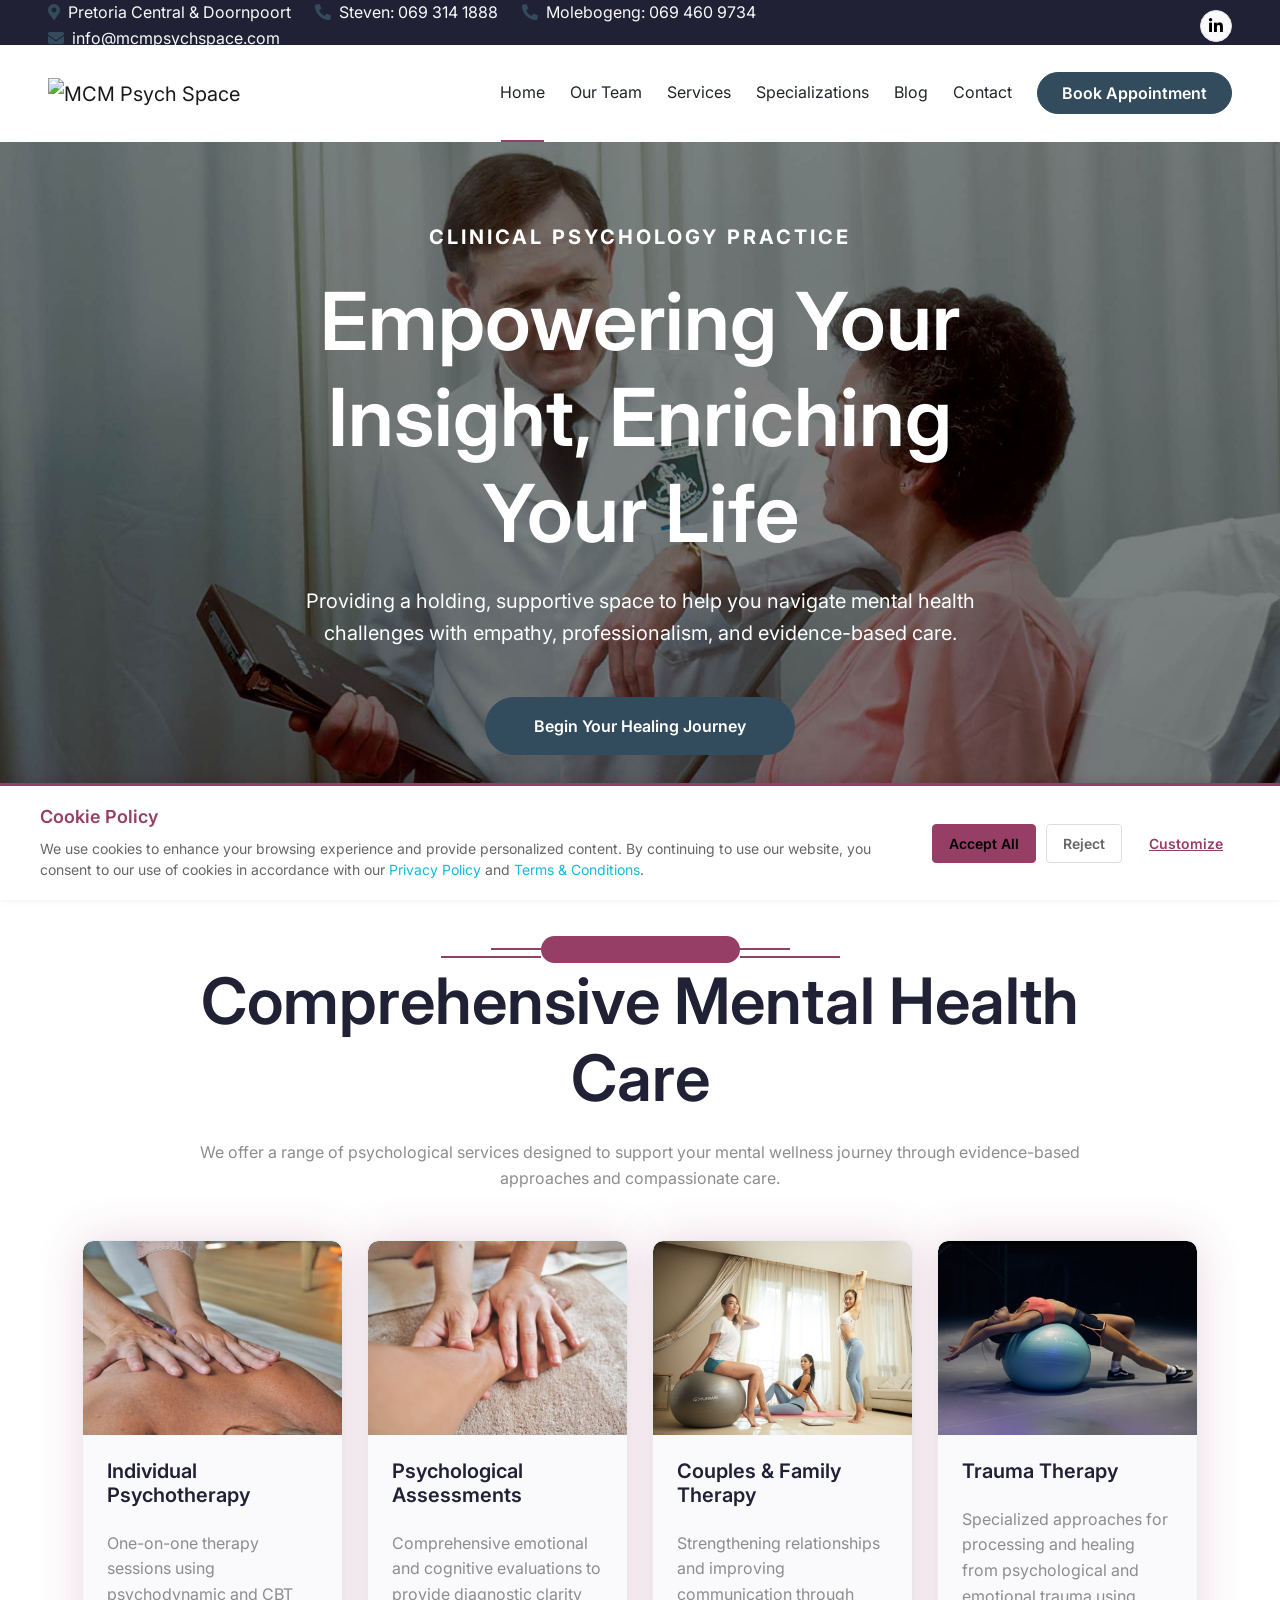
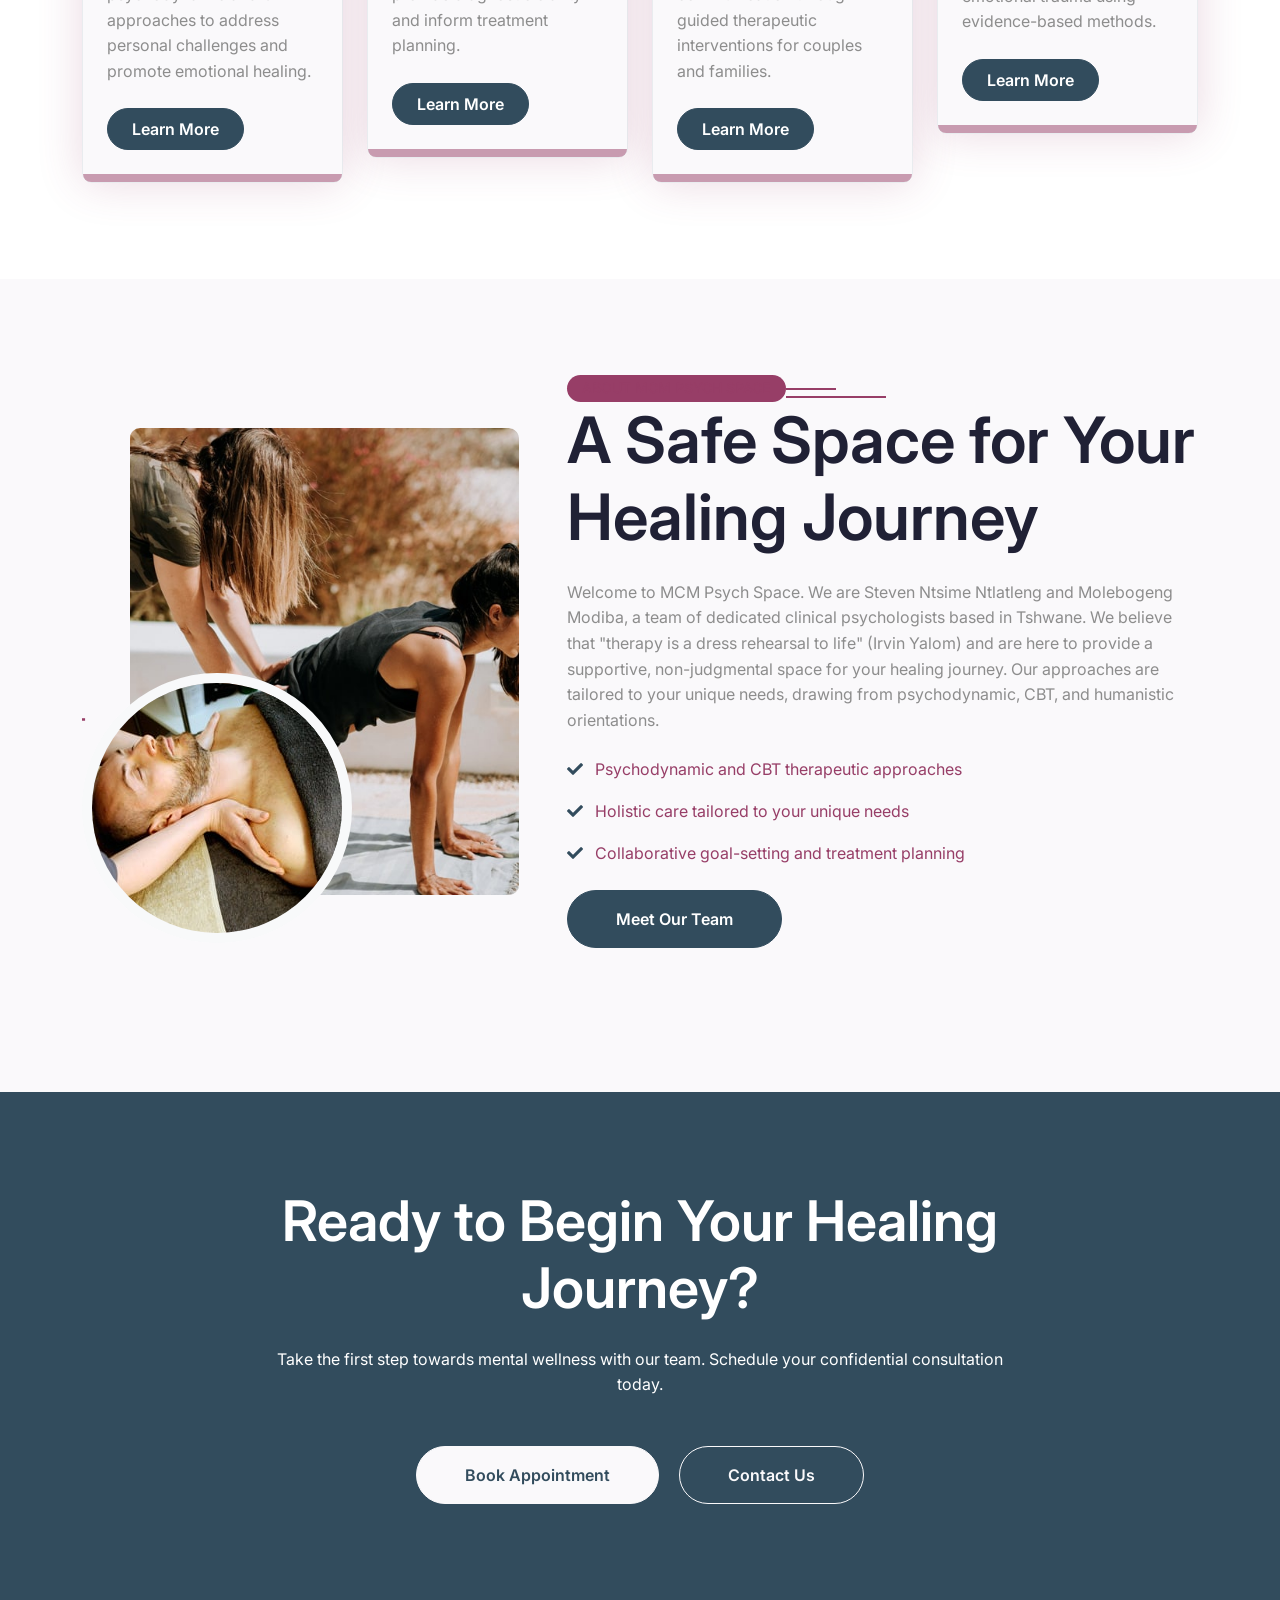
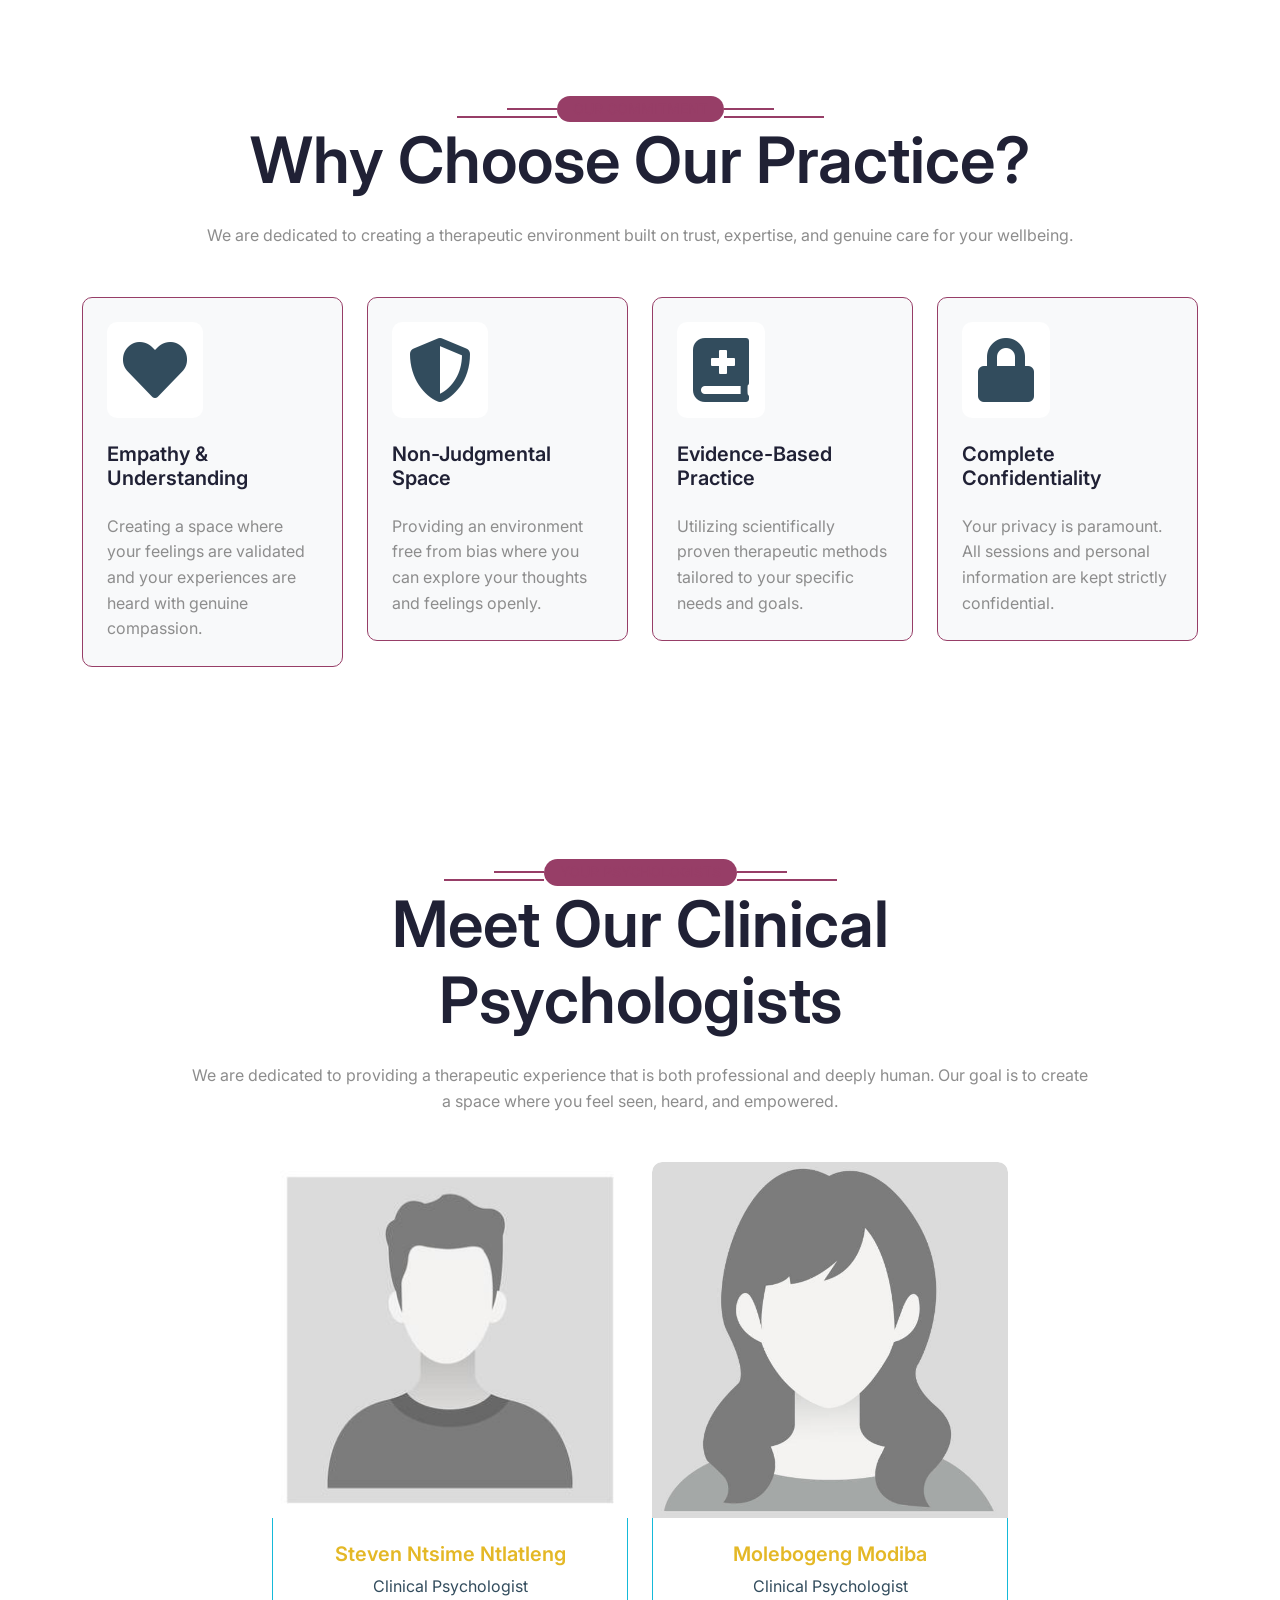
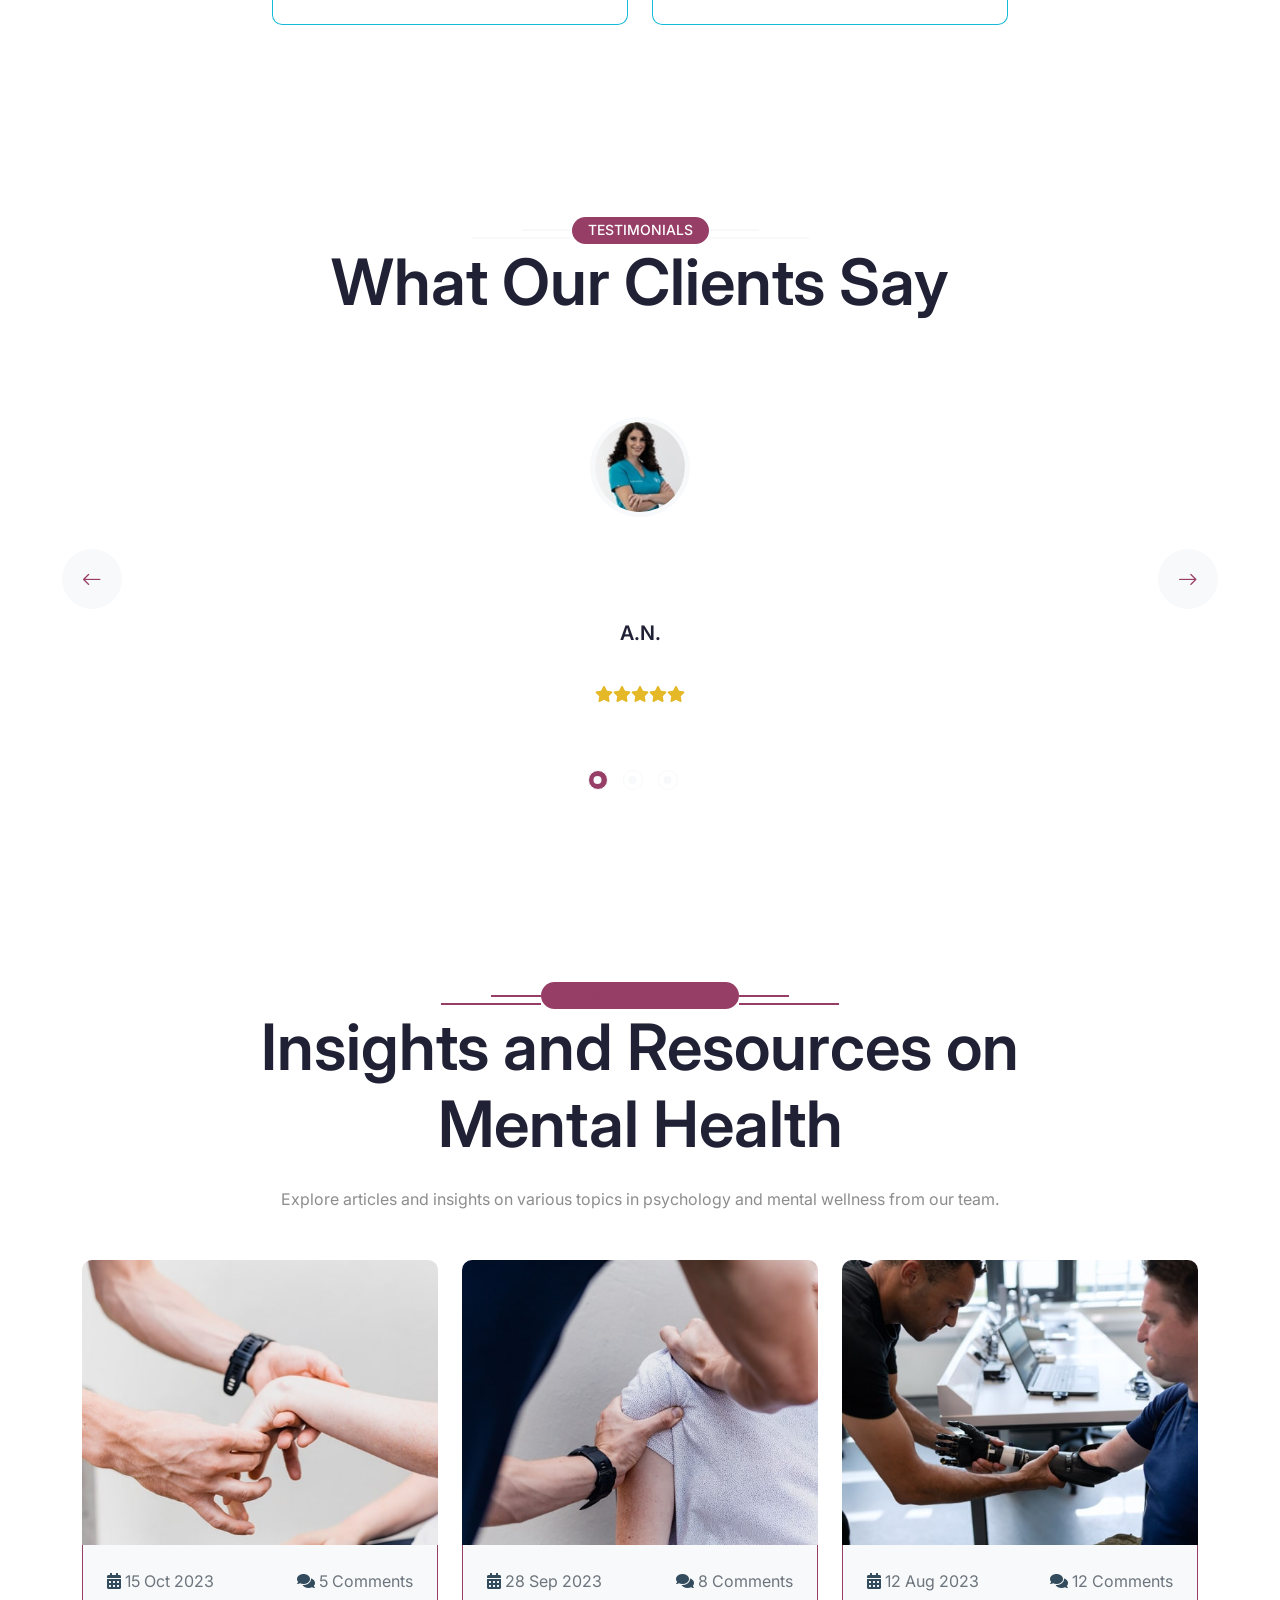
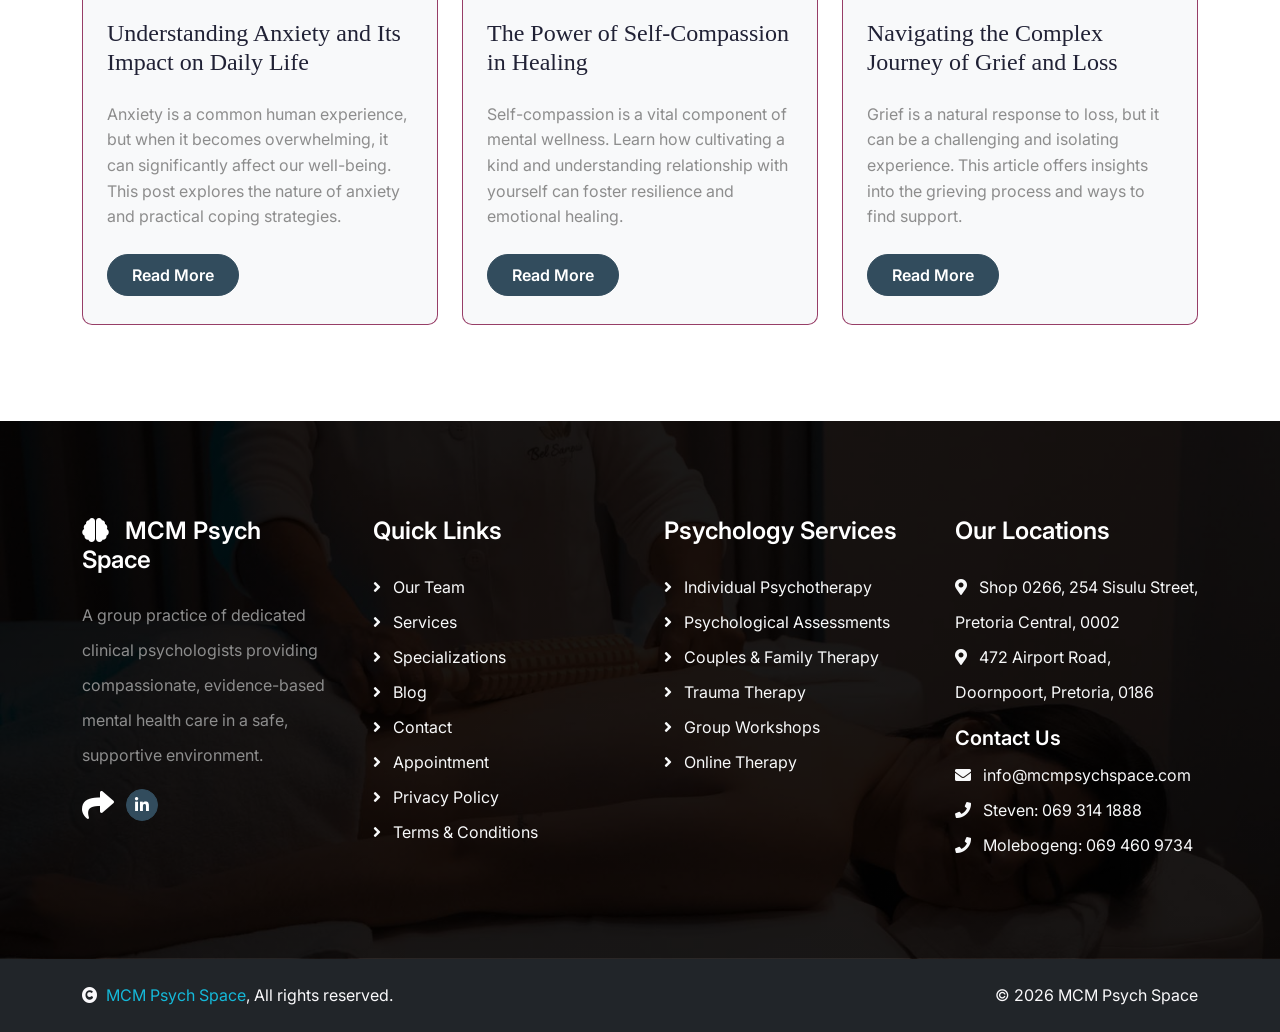
==== commit 000d7822: "Dec - Minor updates to the images and navbar" ====
--- a/index.html
+++ b/index.html
@@ -599,7 +599,7 @@
                     <span class="text-light"><a href="#"><i class="fas fa-copyright text-light me-2"></i>MCM Psych Space</a>, All rights reserved.</span>
                 </div>
                 <div class="col-md-6 my-auto text-center text-md-end text-white">
-                    <span class="text-light">© 2024 MCM Psych Space</span>
+                    <span class="text-light">© 2026 MCM Psych Space</span>
                 </div>
             </div>
         </div>
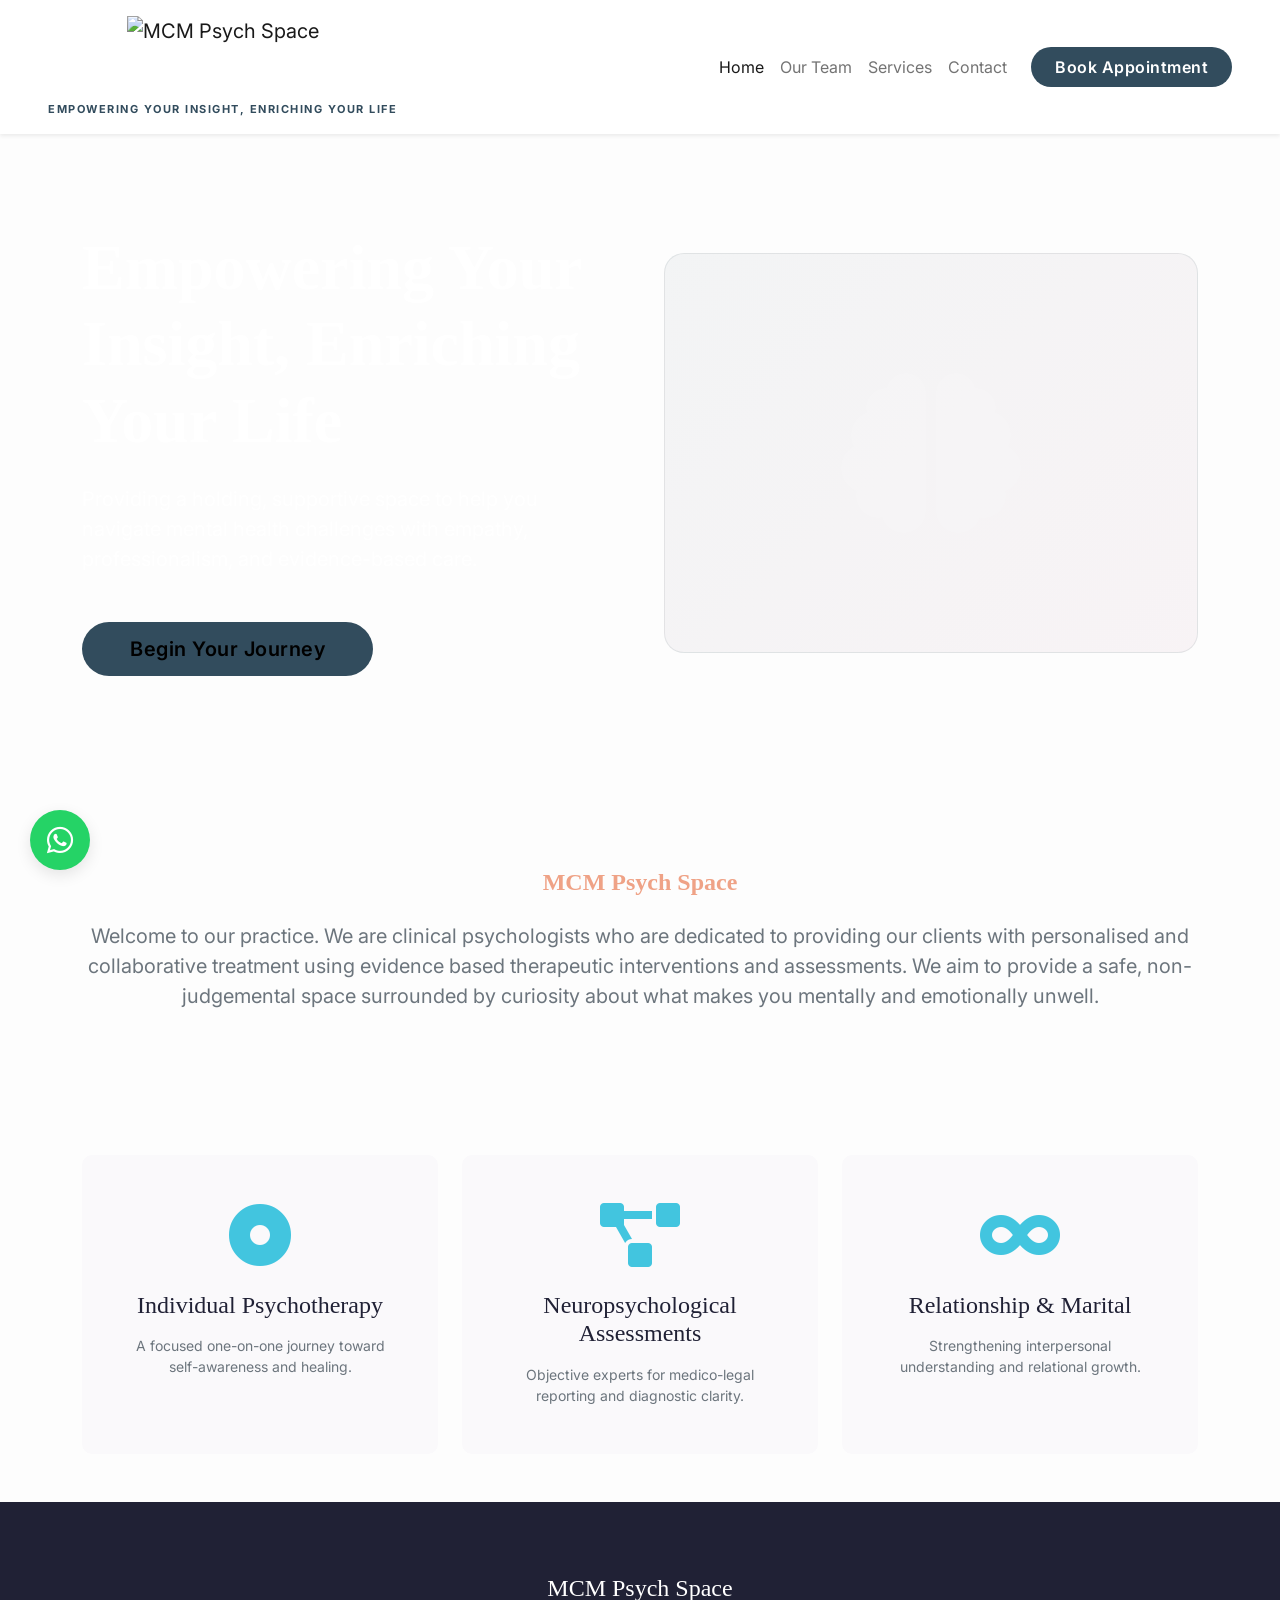
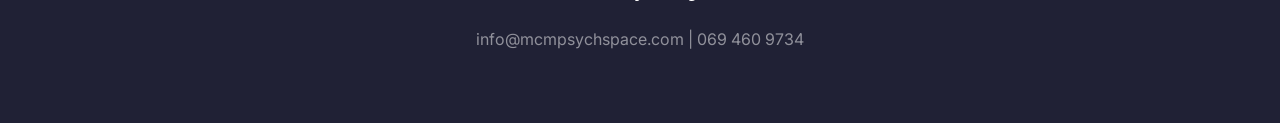
==== commit 0a5ebe64: "Final UI/UX overhaul: MCM Psych Space Branding & Professionalism" ====
--- a/index.html
+++ b/index.html
@@ -3,664 +3,116 @@
 <head>
     <meta charset="utf-8">
     <meta content="width=device-width, initial-scale=1.0" name="viewport">
-    <title>MCM Psych Space – Clinical Psychologists Tshwane</title>
-    <meta name="keywords" content="clinical psychology, psychotherapy, psychological assessment, couples therapy, trauma therapy, Pretoria, Garsfontein, Doornpoort">
-    <meta name="description" content="MCM Psych Space: a group practice of clinical psychologists in Tshwane offering individual, couples, and trauma therapy, psychological assessments, and group workshops. HPCSA registered.">
-    <meta name="author" content="MCM Psych Space">
-    <meta name="robots" content="index, follow">
-    <meta name="language" content="en-ZA">
-    <meta name="geo.region" content="ZA-GP">
-    <meta name="geo.placename" content="Pretoria">
-    <meta name="geo.position" content="-25.746;28.188">
-    <meta name="ICBM" content="-25.746, 28.188">
-
-    <!-- Open Graph -->
-    <meta property="og:type" content="website">
-    <meta property="og:url" content="https://mcmpsychspace.co.za/">
-    <meta property="og:title" content="MCM Psych Space – Clinical Psychologists Tshwane">
-    <meta property="og:description" content="Compassionate, evidence-based mental health care by experienced clinical psychologists.">
-    <meta property="og:image" content="https://mcmpsychspace.co.za/img/carousel-1.jpg">
-    <meta property="og:site_name" content="MCM Psych Space">
-    <meta property="og:locale" content="en_ZA">
-
-    <!-- Twitter Card -->
-    <meta name="twitter:card" content="summary_large_image">
-    <meta name="twitter:url" content="https://mcmpsychspace.co.za/">
-    <meta name="twitter:title" content="MCM Psych Space – Clinical Psychologists Tshwane">
-    <meta name="twitter:description" content="Professional psychological services in Pretoria.">
-    <meta name="twitter:image" content="https://mcmpsychspace.co.za/img/carousel-1.jpg">
-
-    <!-- Schema.org structured data -->
-    <script type="application/ld+json">
-    {
-        "@context": "https://schema.org",
-        "@type": "MedicalBusiness",
-        "name": "MCM Psych Space",
-        "description": "Group clinical psychology practice in Tshwane.",
-        "url": "https://mcmpsychspace.co.za",
-        "telephone": "+27693141888",
-        "email": "info@mcmpsychspace.com",
-        "address": [
-            {
-                "@type": "PostalAddress",
-                "streetAddress": "Shop 0266, 254 Sisulu Street",
-                "addressLocality": "Pretoria Central",
-                "addressRegion": "Gauteng",
-                "postalCode": "0002",
-                "addressCountry": "ZA"
-            },
-            {
-                "@type": "PostalAddress",
-                "streetAddress": "472 Airport Road",
-                "addressLocality": "Doornpoort",
-                "addressRegion": "Gauteng",
-                "postalCode": "0186",
-                "addressCountry": "ZA"
-            }
-        ],
-        "openingHours": ["Mo-Th 08:00-17:00", "Fr 08:00-16:00"],
-        "priceRange": "$$",
-        "medicalSpecialty": "Clinical Psychology",
-        "founder": [
-            {
-                "@type": "Person",
-                "name": "Steven Ntsime Ntlatleng",
-                "jobTitle": "Clinical Psychologist"
-            },
-            {
-                "@type": "Person",
-                "name": "Molebogeng Modiba",
-                "jobTitle": "Clinical Psychologist"
-            }
-        ],
-        "sameAs": ["https://www.linkedin.com/company/mcm-psych-space"]
-    }
-    </script>
-
-    <link rel="canonical" href="https://mcmpsychspace.co.za/">
-    <meta name="theme-color" content="#324c5d">
-
-    <!-- Google Fonts -->
-    <link rel="preconnect" href="https://fonts.googleapis.com">
-    <link rel="preconnect" href="https://fonts.gstatic.com" crossorigin>
+    <title>MCM Psych Space | Clinical Psychologists Tshwane</title>
+    
+    <!-- CSS & Fonts -->
     <link href="https://fonts.googleapis.com/css2?family=Inter:wght@300;400;500;600;700&display=swap" rel="stylesheet">
-
-    <!-- Icon Fonts -->
     <link rel="stylesheet" href="https://use.fontawesome.com/releases/v5.15.4/css/all.css"/>
-    <link href="https://cdn.jsdelivr.net/npm/bootstrap-icons@1.4.1/font/bootstrap-icons.css" rel="stylesheet">
-
-    <!-- Libraries -->
-    <link href="lib/animate/animate.min.css" rel="stylesheet">
-    <link href="lib/owlcarousel/assets/owl.carousel.min.css" rel="stylesheet">
-
-    <!-- Bootstrap & Template CSS -->
     <link href="css/bootstrap.min.css" rel="stylesheet">
     <link href="css/style.css" rel="stylesheet">
 </head>
 <body>
 
-    <!-- Spinner Start -->
-    <div id="spinner" class="show bg-white position-fixed translate-middle w-100 vh-100 top-50 start-50 d-flex align-items-center justify-content-center">
-        <div class="spinner-border text-primary" style="width: 3rem; height: 3rem;" role="status">
-            <span class="sr-only">Loading...</span>
+    <!-- Navbar Start -->
+    <nav class="navbar navbar-expand-lg navbar-light bg-white px-5 py-3 shadow-sm sticky-top">
+        <a href="index.html" class="navbar-brand p-0">
+            <div class="d-flex flex-column align-items-center">
+                <img src="img/Primary Wordmark.png" alt="MCM Psych Space" style="height: 80px;">
+                <span class="slogan-text">Empowering your insight, enriching your life</span>
+            </div>
+        </a>
+        <div class="navbar-nav ms-auto py-0">
+            <a href="index.html" class="nav-item nav-link active">Home</a>
+            <a href="about.html" class="nav-item nav-link">Our Team</a>
+            <a href="service.html" class="nav-item nav-link">Services</a>
+            <a href="contact.html" class="nav-item nav-link">Contact</a>
         </div>
-    </div>
-    <!-- Spinner End -->
+        <a href="appointment.html" class="btn btn-primary rounded-pill text-white py-2 px-4 ms-3">Book Appointment</a>
+    </nav>
 
-    <!-- Topbar Start (standardized) -->
-    <div class="container-fluid bg-dark px-5 d-none d-lg-block">
-        <div class="row gx-0 align-items-center h-topbar">
-            <div class="col-lg-8 text-center text-lg-start mb-lg-0">
-                <div class="d-flex flex-wrap">
-                    <a href="#" class="text-light me-4"><i class="fas fa-map-marker-alt text-primary me-2"></i>Pretoria Central & Doornpoort</a>
-                    <a href="tel:+27693141888" class="text-light me-4"><i class="fas fa-phone-alt text-primary me-2"></i>Steven: 069 314 1888</a>
-                    <a href="tel:+27694609734" class="text-light me-4"><i class="fas fa-phone-alt text-primary me-2"></i>Molebogeng: 069 460 9734</a>
-                    <a href="mailto:info@mcmpsychspace.com" class="text-light me-0"><i class="fas fa-envelope text-primary me-2"></i>info@mcmpsychspace.com</a>
+    <!-- Hero Section with Custom Graphic Style -->
+    <div class="container-fluid py-5 bg-breadcrumb d-flex align-items-center" style="min-height: 500px;">
+        <div class="container py-5">
+            <div class="row g-5 align-items-center">
+                <div class="col-lg-6">
+                    <h1 class="display-3 text-white fw-bold mb-4">Empowering Your Insight, Enriching Your Life</h1>
+                    <p class="text-white mb-5 fs-5">Providing a holding, supportive space to help you navigate mental health challenges with empathy, professionalism, and evidence-based care.</p>
+                    <a href="appointment.html" class="btn btn-primary btn-lg rounded-pill px-5">Begin Your Journey</a>
                 </div>
-            </div>
-            <div class="col-lg-4 text-center text-lg-end">
-                <div class="d-flex align-items-center justify-content-end">
-                    <a href="https://www.linkedin.com/company/mcm-psych-space" class="btn btn-light btn-square border rounded-circle nav-fill me-0" aria-label="LinkedIn"><i class="fab fa-linkedin-in"></i></a>
-                </div>
-            </div>
-        </div>
-    </div>
-    <!-- Topbar End -->
-
-    <!-- Navbar Start -->
-    <div class="container-fluid position-relative p-0">
-        <nav class="navbar navbar-expand-lg navbar-light bg-white px-4 px-lg-5 py-3 py-lg-0">
-            <a href="index.html" class="navbar-brand p-0">
-                <img src="img/Primary Wordmark.png" alt="MCM Psych Space" class="navbar-brand-img" aria-label="MCM Psych Space Logo">
-            </a>
-            <button class="navbar-toggler" type="button" data-bs-toggle="collapse" data-bs-target="#navbarCollapse" aria-label="Toggle Navigation">
-                <span class="fa fa-bars"></span>
-            </button>
-            <div class="collapse navbar-collapse" id="navbarCollapse">
-                <div class="navbar-nav ms-auto py-0">
-                    <a href="index.html" class="nav-item nav-link active">Home</a>
-                    <a href="our-team.html" class="nav-item nav-link">Our Team</a>
-                    <a href="service.html" class="nav-item nav-link">Services</a>
-                    <a href="specializations.html" class="nav-item nav-link">Specializations</a>
-                    <a href="blog.html" class="nav-item nav-link">Blog</a>
-                    <a href="contact.html" class="nav-item nav-link">Contact</a>
-                </div>
-                <a href="appointment.html" class="btn btn-primary rounded-pill text-white py-2 px-4 flex-wrap flex-sm-shrink-0">Book Appointment</a>
-            </div>
-        </nav>
-
-        <!-- Hero Carousel -->
-        <div class="header-carousel owl-carousel">
-            <div class="header-carousel-item">
-                <img src="img/carousel-1.jpg" class="img-fluid w-100" alt="Therapeutic Environment">
-                <div class="carousel-caption">
-                    <div class="carousel-caption-content p-3">
-                        <h5 class="text-white text-uppercase fw-bold mb-4">Clinical Psychology Practice</h5>
-                        <h1 class="display-1 text-capitalize text-white mb-4">Empowering Your Insight, Enriching Your Life</h1>
-                        <p class="mb-5 fs-5">Providing a holding, supportive space to help you navigate mental health challenges with empathy, professionalism, and evidence-based care.</p>
-                        <a class="btn btn-primary rounded-pill text-white py-3 px-5" href="appointment.html">Begin Your Healing Journey</a>
-                    </div>
-                </div>
-            </div>
-        </div>
-    </div>
-    <!-- Navbar & Hero End -->
-
-    <!-- Services Start -->
-    <div class="container-fluid service py-5">
-        <div class="container py-5">
-            <div class="section-title mb-5 wow fadeInUp" data-wow-delay="0.2s">
-                <div class="sub-style">
-                    <h4 class="sub-title px-3 mb-0">Therapeutic Services</h4>
-                </div>
-                <h1 class="display-3 mb-4">Comprehensive Mental Health Care</h1>
-                <p class="mb-0">We offer a range of psychological services designed to support your mental wellness journey through evidence-based approaches and compassionate care.</p>
-            </div>
-            <div class="row g-4 justify-content-center">
-                <!-- Service 1 -->
-                <div class="col-md-6 col-lg-4 col-xl-3 wow fadeInUp" data-wow-delay="0.1s">
-                    <div class="service-item rounded">
-                        <div class="service-img rounded-top">
-                            <img src="img/service-1.jpg" class="img-fluid rounded-top w-100" alt="Individual Therapy">
-                        </div>
-                        <div class="service-content rounded-bottom bg-light p-4">
-                            <div class="service-content-inner">
-                                <h5 class="mb-4">Individual Psychotherapy</h5>
-                                <p class="mb-4">One-on-one therapy sessions using psychodynamic and CBT approaches to address personal challenges and promote emotional healing.</p>
-                                <a href="service.html" class="btn btn-primary rounded-pill text-white py-2 px-4 mb-2">Learn More</a>
-                            </div>
-                        </div>
-                    </div>
-                </div>
-                <!-- Service 2 -->
-                <div class="col-md-6 col-lg-4 col-xl-3 wow fadeInUp" data-wow-delay="0.3s">
-                    <div class="service-item rounded">
-                        <div class="service-img rounded-top">
-                            <img src="img/service-2.jpg" class="img-fluid rounded-top w-100" alt="Psychological Assessment">
-                        </div>
-                        <div class="service-content rounded-bottom bg-light p-4">
-                            <div class="service-content-inner">
-                                <h5 class="mb-4">Psychological Assessments</h5>
-                                <p class="mb-4">Comprehensive emotional and cognitive evaluations to provide diagnostic clarity and inform treatment planning.</p>
-                                <a href="service.html" class="btn btn-primary rounded-pill text-white py-2 px-4 mb-2">Learn More</a>
-                            </div>
-                        </div>
-                    </div>
-                </div>
-                <!-- Service 3 -->
-                <div class="col-md-6 col-lg-4 col-xl-3 wow fadeInUp" data-wow-delay="0.5s">
-                    <div class="service-item rounded">
-                        <div class="service-img rounded-top">
-                            <img src="img/service-3.jpg" class="img-fluid rounded-top w-100" alt="Couples Therapy">
-                        </div>
-                        <div class="service-content rounded-bottom bg-light p-4">
-                            <div class="service-content-inner">
-                                <h5 class="mb-4">Couples & Family Therapy</h5>
-                                <p class="mb-4">Strengthening relationships and improving communication through guided therapeutic interventions for couples and families.</p>
-                                <a href="service.html" class="btn btn-primary rounded-pill text-white py-2 px-4 mb-2">Learn More</a>
-                            </div>
-                        </div>
-                    </div>
-                </div>
-                <!-- Service 4 -->
-                <div class="col-md-6 col-lg-4 col-xl-3 wow fadeInUp" data-wow-delay="0.7s">
-                    <div class="service-item rounded">
-                        <div class="service-img rounded-top">
-                            <img src="img/service-4.jpg" class="img-fluid rounded-top w-100" alt="Trauma Therapy">
-                        </div>
-                        <div class="service-content rounded-bottom bg-light p-4">
-                            <div class="service-content-inner">
-                                <h5 class="mb-4">Trauma Therapy</h5>
-                                <p class="mb-4">Specialized approaches for processing and healing from psychological and emotional trauma using evidence-based methods.</p>
-                                <a href="service.html" class="btn btn-primary rounded-pill text-white py-2 px-4 mb-2">Learn More</a>
-                            </div>
+                <!-- Abstract Graphic Representation of Mental Clarity -->
+                <div class="col-lg-6 d-none d-lg-block">
+                    <div class="psych-graphic" style="height: 400px; width: 100%;">
+                        <i class="fas fa-brain fa-10x" style="opacity: 0.1; color: #fff;"></i>
+                        <div class="custom-nodes">
+                            <!-- Abstract node-based graphic placeholder -->
+                            <div class="node-overlay"></div>
                         </div>
                     </div>
                 </div>
             </div>
         </div>
     </div>
-    <!-- Services End -->
 
-    <!-- About Section (group introduction) -->
-    <div class="container-fluid about bg-light py-5">
-        <div class="container py-5">
-            <div class="row g-5 align-items-center">
-                <div class="col-lg-5 wow fadeInLeft" data-wow-delay="0.2s">
-                    <div class="about-img pb-5 ps-5">
-                        <img src="img/about-1.jpg" class="img-fluid rounded w-100" alt="Therapy Office">
-                        <div class="about-img-inner">
-                            <img src="img/about-2.jpg" class="img-fluid rounded-circle w-100 h-100" alt="MCM Psych Space Team">
-                        </div>
-                        <div class="about-experience">15+ years combined experience</div>
-                    </div>
-                </div>
-                <div class="col-lg-7 wow fadeInRight" data-wow-delay="0.4s">
-                    <div class="section-title text-start mb-5">
-                        <h4 class="sub-title pe-3 mb-0">About MCM Psych Space</h4>
-                        <h1 class="display-3 mb-4">A Safe Space for Your Healing Journey</h1>
-                        <p class="mb-4">Welcome to MCM Psych Space. We are Steven Ntsime Ntlatleng and Molebogeng Modiba, a team of dedicated clinical psychologists based in Tshwane. We believe that "therapy is a dress rehearsal to life" (Irvin Yalom) and are here to provide a supportive, non-judgmental space for your healing journey. Our approaches are tailored to your unique needs, drawing from psychodynamic, CBT, and humanistic orientations.</p>
-                        <div class="mb-4">
-                            <p class="text-secondary"><i class="fa fa-check text-primary me-2"></i> Psychodynamic and CBT therapeutic approaches</p>
-                            <p class="text-secondary"><i class="fa fa-check text-primary me-2"></i> Holistic care tailored to your unique needs</p>
-                            <p class="text-secondary"><i class="fa fa-check text-primary me-2"></i> Collaborative goal-setting and treatment planning</p>
-                        </div>
-                        <a href="our-team.html" class="btn btn-primary rounded-pill text-white py-3 px-5">Meet Our Team</a>
-                    </div>
-                </div>
-            </div>
-        </div>
-    </div>
-    <!-- About End -->
-
-    <!-- CTA Section -->
-    <div class="container-fluid py-5 bg-primary">
-        <div class="container py-5 text-center">
-            <div class="row justify-content-center">
-                <div class="col-lg-8">
-                    <h2 class="text-white display-4 mb-4">Ready to Begin Your Healing Journey?</h2>
-                    <p class="text-white mb-5">Take the first step towards mental wellness with our team. Schedule your confidential consultation today.</p>
-                    <a href="appointment.html" class="btn btn-light rounded-pill text-primary py-3 px-5 me-3">Book Appointment</a>
-                    <a href="contact.html" class="btn btn-outline-light rounded-pill py-3 px-5">Contact Us</a>
-                </div>
-            </div>
+    <!-- Core Intro Paragraph -->
+    <div class="container py-5 text-center">
+        <div class="max-width-900 mx-auto py-5">
+            <h4 class="text-secondary fw-bold mb-4">MCM Psych Space</h4>
+            <p class="fs-5 text-muted mb-0">Welcome to our practice. We are clinical psychologists who are dedicated to providing our clients with personalised and collaborative treatment using evidence based therapeutic interventions and assessments. We aim to provide a safe, non-judgemental space surrounded by curiosity about what makes you mentally and emotionally unwell.</p>
         </div>
     </div>
 
-    <!-- Feature / Specializations teaser -->
-    <div class="container-fluid feature py-5">
-        <div class="container py-5">
-            <div class="section-title mb-5 wow fadeInUp" data-wow-delay="0.1s">
-                <div class="sub-style">
-                    <h4 class="sub-title px-3 mb-0">Our Commitment</h4>
-                </div>
-                <h1 class="display-3 mb-4">Why Choose Our Practice?</h1>
-                <p class="mb-0">We are dedicated to creating a therapeutic environment built on trust, expertise, and genuine care for your wellbeing.</p>
-            </div>
-            <div class="row g-4 justify-content-center">
-                <!-- Feature 1 -->
-                <div class="col-md-6 col-lg-4 col-xl-3 wow fadeInUp" data-wow-delay="0.1s">
-                    <div class="row-cols-1 feature-item p-4">
-                        <div class="col-12">
-                            <div class="feature-icon mb-4">
-                                <div class="p-3 d-inline-flex bg-white rounded">
-                                    <i class="fas fa-heart fa-4x text-primary"></i>
-                                </div>
-                            </div>
-                            <div class="feature-content d-flex flex-column">
-                                <h5 class="mb-4">Empathy & Understanding</h5>
-                                <p class="mb-0">Creating a space where your feelings are validated and your experiences are heard with genuine compassion.</p>
-                            </div>
-                        </div>
+    <!-- Minimalist Service Icons (Replacing Media with Graphics) -->
+    <div class="container py-5">
+        <div class="row g-4 justify-content-center">
+            
+            <!-- Individual Therapy -->
+            <div class="col-md-6 col-lg-4 wow fadeInUp">
+                <div class="service-item bg-light p-5 rounded-3 text-center h-100">
+                    <div class="service-icon mb-4">
+                        <i class="fas fa-dot-circle fa-4x text-primary" style="opacity: 0.8;"></i>
                     </div>
-                </div>
-                <!-- Feature 2 -->
-                <div class="col-md-6 col-lg-4 col-xl-3 wow fadeInUp" data-wow-delay="0.3s">
-                    <div class="row-cols-1 feature-item p-4">
-                        <div class="col-12">
-                            <div class="feature-icon mb-4">
-                                <div class="p-3 d-inline-flex bg-white rounded">
-                                    <i class="fas fa-shield-alt fa-4x text-primary"></i>
-                                </div>
-                            </div>
-                            <div class="feature-content d-flex flex-column">
-                                <h5 class="mb-4">Non-Judgmental Space</h5>
-                                <p class="mb-0">Providing an environment free from bias where you can explore your thoughts and feelings openly.</p>
-                            </div>
-                        </div>
-                    </div>
-                </div>
-                <!-- Feature 3 -->
-                <div class="col-md-6 col-lg-4 col-xl-3 wow fadeInUp" data-wow-delay="0.5s">
-                    <div class="row-cols-1 feature-item p-4">
-                        <div class="col-12">
-                            <div class="feature-icon mb-4">
-                                <div class="p-3 d-inline-flex bg-white rounded">
-                                    <i class="fas fa-book-medical fa-4x text-primary"></i>
-                                </div>
-                            </div>
-                            <div class="feature-content d-flex flex-column">
-                                <h5 class="mb-4">Evidence-Based Practice</h5>
-                                <p class="mb-0">Utilizing scientifically proven therapeutic methods tailored to your specific needs and goals.</p>
-                            </div>
-                        </div>
-                    </div>
-                </div>
-                <!-- Feature 4 -->
-                <div class="col-md-6 col-lg-4 col-xl-3 wow fadeInUp" data-wow-delay="0.7s">
-                    <div class="row-cols-1 feature-item p-4">
-                        <div class="col-12">
-                            <div class="feature-icon mb-4">
-                                <div class="p-3 d-inline-flex bg-white rounded">
-                                    <i class="fas fa-lock fa-4x text-primary"></i>
-                                </div>
-                            </div>
-                            <div class="feature-content d-flex flex-column">
-                                <h5 class="mb-4">Complete Confidentiality</h5>
-                                <p class="mb-0">Your privacy is paramount. All sessions and personal information are kept strictly confidential.</p>
-                            </div>
-                        </div>
-                    </div>
+                    <h4 class="mb-3">Individual Psychotherapy</h4>
+                    <p class="text-muted small mb-0">A focused one-on-one journey toward self-awareness and healing.</p>
                 </div>
             </div>
-        </div>
-    </div>
-    <!-- Feature End -->
 
-    <!-- Team Start (two profiles) -->
-    <div class="container-fluid team py-5">
-        <div class="container py-5">
-            <div class="section-title mb-5 wow fadeInUp" data-wow-delay="0.1s">
-                <div class="sub-style">
-                    <h4 class="sub-title px-3 mb-0">Your Psychologists</h4>
-                </div>
-                <h1 class="display-3 mb-4">Meet Our Clinical Psychologists</h1>
-                <p class="mb-0">We are dedicated to providing a therapeutic experience that is both professional and deeply human. Our goal is to create a space where you feel seen, heard, and empowered.</p>
-            </div>
-            <div class="row g-4 justify-content-center">
-                <!-- Steven -->
-                <div class="col-md-6 col-lg-6 col-xl-4 wow fadeInUp" data-wow-delay="0.1s">
-                    <div class="team-item rounded">
-                        <div class="team-img rounded-top h-100">
-                            <img src="img/steven-placeholder.jpg" class="img-fluid rounded-top w-100" alt="Steven Ntsime Ntlatleng">
-                            <div class="team-icon d-flex justify-content-center">
-                                <a class="btn btn-square btn-primary text-white rounded-circle mx-1" href="https://www.linkedin.com/in/steven-ntlatleng" aria-label="LinkedIn"><i class="fab fa-linkedin-in"></i></a>
-                            </div>
-                        </div>
-                        <div class="team-content text-center border border-primary border-top-0 rounded-bottom p-4">
-                            <h5>Steven Ntsime Ntlatleng</h5>
-                            <p class="mb-0">Clinical Psychologist</p>
-                        </div>
+            <!-- Neuropsych Assessments -->
+            <div class="col-md-6 col-lg-4 wow fadeInUp">
+                <div class="service-item bg-light p-5 rounded-3 text-center h-100">
+                    <div class="service-icon mb-4">
+                        <i class="fas fa-project-diagram fa-4x text-primary" style="opacity: 0.8;"></i>
                     </div>
-                </div>
-                <!-- Molebogeng -->
-                <div class="col-md-6 col-lg-6 col-xl-4 wow fadeInUp" data-wow-delay="0.3s">
-                    <div class="team-item rounded">
-                        <div class="team-img rounded-top h-100">
-                            <img src="img/molebogeng-placeholder.jpg" class="img-fluid rounded-top w-100" alt="Molebogeng Modiba">
-                            <div class="team-icon d-flex justify-content-center">
-                                <a class="btn btn-square btn-primary text-white rounded-circle mx-1" href="https://www.linkedin.com/in/molebogeng-modiba" aria-label="LinkedIn"><i class="fab fa-linkedin-in"></i></a>
-                            </div>
-                        </div>
-                        <div class="team-content text-center border border-primary border-top-0 rounded-bottom p-4">
-                            <h5>Molebogeng Modiba</h5>
-                            <p class="mb-0">Clinical Psychologist</p>
-                        </div>
-                    </div>
+                    <h4 class="mb-3">Neuropsychological Assessments</h4>
+                    <p class="text-muted small mb-0">Objective experts for medico-legal reporting and diagnostic clarity.</p>
                 </div>
             </div>
-        </div>
-    </div>
-    <!-- Team End -->
 
-    <!-- Testimonial Start -->
-    <div class="container-fluid testimonial py-5 wow zoomInDown" data-wow-delay="0.1s">
-        <div class="container py-5">
-            <div class="section-title mb-5">
-                <div class="sub-style">
-                    <h4 class="sub-title text-white px-3 mb-0">Testimonials</h4>
-                </div>
-                <h1 class="display-3 mb-4">What Our Clients Say</h1>
-            </div>
-            <div class="testimonial-carousel owl-carousel">
-                <div class="testimonial-item">
-                    <div class="testimonial-inner p-5">
-                        <div class="testimonial-inner-img mb-4">
-                            <img src="img/testimonial-img.jpg" class="img-fluid rounded-circle" alt="Client Testimonial">
-                        </div>
-                        <p class="text-white fs-7">"Working with Steven has been a transformative experience. His compassionate approach and insightful guidance helped me navigate a difficult period in my life. I feel more equipped to handle challenges."</p>
-                        <div class="text-center">
-                            <h5 class="mb-2">A.N.</h5>
-                            <p class="mb-2 text-white-50">Pretoria</p>
-                            <div class="d-flex justify-content-center">
-                                <i class="fas fa-star text-accent"></i><i class="fas fa-star text-accent"></i><i class="fas fa-star text-accent"></i><i class="fas fa-star text-accent"></i><i class="fas fa-star text-accent"></i>
-                            </div>
-                        </div>
+            <!-- Relationship Support -->
+            <div class="col-md-6 col-lg-4 wow fadeInUp">
+                <div class="service-item bg-light p-5 rounded-3 text-center h-100">
+                    <div class="service-icon mb-4">
+                        <i class="fas fa-infinity fa-4x text-primary" style="opacity: 0.8;"></i>
                     </div>
-                </div>
-                <div class="testimonial-item">
-                    <div class="testimonial-inner p-5">
-                        <div class="testimonial-inner-img mb-4">
-                            <img src="img/testimonial-img.jpg" class="img-fluid rounded-circle" alt="Client Testimonial">
-                        </div>
-                        <p class="text-white fs-7">"Molebogeng created a safe, non-judgmental space that made all the difference. She is a skilled and empathetic listener who supported me in my journey towards healing and self-acceptance."</p>
-                        <div class="text-center">
-                            <h5 class="mb-2">S.M.</h5>
-                            <p class="mb-2 text-white-50">Centurion</p>
-                            <div class="d-flex justify-content-center">
-                                <i class="fas fa-star text-accent"></i><i class="fas fa-star text-accent"></i><i class="fas fa-star text-accent"></i><i class="fas fa-star text-accent"></i><i class="fas fa-star text-accent"></i>
-                            </div>
-                        </div>
-                    </div>
-                </div>
-                <div class="testimonial-item">
-                    <div class="testimonial-inner p-5">
-                        <div class="testimonial-inner-img mb-4">
-                            <img src="img/testimonial-img.jpg" class="img-fluid rounded-circle" alt="Client Testimonial">
-                        </div>
-                        <p class="text-white fs-7">"The insights I've gained through my sessions have been invaluable. Both psychologists' professional expertise and genuine care helped me develop better coping mechanisms and improve my overall well-being."</p>
-                        <div class="text-center">
-                            <h5 class="mb-2">L.P.</h5>
-                            <p class="mb-2 text-white-50">Johannesburg</p>
-                            <div class="d-flex justify-content-center">
-                                <i class="fas fa-star text-accent"></i><i class="fas fa-star text-accent"></i><i class="fas fa-star text-accent"></i><i class="fas fa-star text-accent"></i><i class="fas fa-star text-accent"></i>
-                            </div>
-                        </div>
-                    </div>
+                    <h4 class="mb-3">Relationship & Marital</h4>
+                    <p class="text-muted small mb-0">Strengthening interpersonal understanding and relational growth.</p>
                 </div>
             </div>
-        </div>
-    </div>
-    <!-- Testimonial End -->
 
-    <!-- Blog Start -->
-    <div class="container-fluid blog py-5">
-        <div class="container py-5">
-            <div class="section-title mb-5 wow fadeInUp" data-wow-delay="0.1s">
-                <div class="sub-style">
-                    <h4 class="sub-title px-3 mb-0">Insights & Resources</h4>
-                </div>
-                <h1 class="display-3 mb-4">Insights and Resources on Mental Health</h1>
-                <p class="mb-0">Explore articles and insights on various topics in psychology and mental wellness from our team.</p>
-            </div>
-            <div class="row g-4 justify-content-center">
-                <div class="col-md-6 col-lg-6 col-xl-4 wow fadeInUp" data-wow-delay="0.1s">
-                    <div class="blog-item rounded">
-                        <div class="blog-img">
-                            <img src="img/blog-1.jpg" class="img-fluid w-100" alt="Understanding Anxiety">
-                        </div>
-                        <div class="blog-centent p-4">
-                            <div class="d-flex justify-content-between mb-4">
-                                <p class="mb-0 text-muted"><i class="fa fa-calendar-alt text-primary"></i> 15 Oct 2023</p>
-                                <a href="#" class="text-muted"><span class="fa fa-comments text-primary"></span> 5 Comments</a>
-                            </div>
-                            <a href="#" class="h4">Understanding Anxiety and Its Impact on Daily Life</a>
-                            <p class="my-4">Anxiety is a common human experience, but when it becomes overwhelming, it can significantly affect our well-being. This post explores the nature of anxiety and practical coping strategies.</p>
-                            <a href="#" class="btn btn-primary rounded-pill text-white py-2 px-4 mb-1">Read More</a>
-                        </div>
-                    </div>
-                </div>
-                <div class="col-md-6 col-lg-6 col-xl-4 wow fadeInUp" data-wow-delay="0.3s">
-                    <div class="blog-item rounded">
-                        <div class="blog-img">
-                            <img src="img/blog-2.jpg" class="img-fluid w-100" alt="Self-Compassion">
-                        </div>
-                        <div class="blog-centent p-4">
-                            <div class="d-flex justify-content-between mb-4">
-                                <p class="mb-0 text-muted"><i class="fa fa-calendar-alt text-primary"></i> 28 Sep 2023</p>
-                                <a href="#" class="text-muted"><span class="fa fa-comments text-primary"></span> 8 Comments</a>
-                            </div>
-                            <a href="#" class="h4">The Power of Self-Compassion in Healing</a>
-                            <p class="my-4">Self-compassion is a vital component of mental wellness. Learn how cultivating a kind and understanding relationship with yourself can foster resilience and emotional healing.</p>
-                            <a href="#" class="btn btn-primary rounded-pill text-white py-2 px-4 mb-1">Read More</a>
-                        </div>
-                    </div>
-                </div>
-                <div class="col-md-6 col-lg-6 col-xl-4 wow fadeInUp" data-wow-delay="0.5s">
-                    <div class="blog-item rounded">
-                        <div class="blog-img">
-                            <img src="img/blog-3.jpg" class="img-fluid w-100" alt="Grief and Loss">
-                        </div>
-                        <div class="blog-centent p-4">
-                            <div class="d-flex justify-content-between mb-4">
-                                <p class="mb-0 text-muted"><i class="fa fa-calendar-alt text-primary"></i> 12 Aug 2023</p>
-                                <a href="#" class="text-muted"><span class="fa fa-comments text-primary"></span> 12 Comments</a>
-                            </div>
-                            <a href="#" class="h4">Navigating the Complex Journey of Grief and Loss</a>
-                            <p class="my-4">Grief is a natural response to loss, but it can be a challenging and isolating experience. This article offers insights into the grieving process and ways to find support.</p>
-                            <a href="#" class="btn btn-primary rounded-pill text-white py-2 px-4 mb-1">Read More</a>
-                        </div>
-                    </div>
-                </div>
-            </div>
-        </div>
-    </div>
-    <!-- Blog End -->
-
-    <!-- Footer Start (standardized) -->
-    <div class="container-fluid footer py-5 wow fadeIn" data-wow-delay="0.2s">
-        <div class="container py-5">
-            <div class="row g-5">
-                <div class="col-md-6 col-lg-6 col-xl-3">
-                    <div class="footer-item d-flex flex-column">
-                        <h4 class="text-white mb-4"><i class="fas fa-brain me-3"></i>MCM Psych Space</h4>
-                        <p>A group practice of dedicated clinical psychologists providing compassionate, evidence-based mental health care in a safe, supportive environment.</p>
-                        <div class="d-flex align-items-center">
-                            <i class="fas fa-share fa-2x text-white me-2"></i>
-                            <a class="btn-square btn btn-primary text-white rounded-circle mx-1" href="https://www.linkedin.com/company/mcm-psych-space" aria-label="LinkedIn"><i class="fab fa-linkedin-in"></i></a>
-                        </div>
-                    </div>
-                </div>
-                <div class="col-md-6 col-lg-6 col-xl-3">
-                    <div class="footer-item d-flex flex-column">
-                        <h4 class="mb-4 text-white">Quick Links</h4>
-                        <a href="our-team.html"><i class="fas fa-angle-right me-2"></i> Our Team</a>
-                        <a href="service.html"><i class="fas fa-angle-right me-2"></i> Services</a>
-                        <a href="specializations.html"><i class="fas fa-angle-right me-2"></i> Specializations</a>
-                        <a href="blog.html"><i class="fas fa-angle-right me-2"></i> Blog</a>
-                        <a href="contact.html"><i class="fas fa-angle-right me-2"></i> Contact</a>
-                        <a href="appointment.html"><i class="fas fa-angle-right me-2"></i> Appointment</a>
-                        <a href="privacy.html"><i class="fas fa-angle-right me-2"></i> Privacy Policy</a>
-                        <a href="terms.html"><i class="fas fa-angle-right me-2"></i> Terms & Conditions</a>
-                    </div>
-                </div>
-                <div class="col-md-6 col-lg-6 col-xl-3">
-                    <div class="footer-item d-flex flex-column">
-                        <h4 class="mb-4 text-white">Psychology Services</h4>
-                        <a href="service.html"><i class="fas fa-angle-right me-2"></i> Individual Psychotherapy</a>
-                        <a href="service.html"><i class="fas fa-angle-right me-2"></i> Psychological Assessments</a>
-                        <a href="service.html"><i class="fas fa-angle-right me-2"></i> Couples & Family Therapy</a>
-                        <a href="service.html"><i class="fas fa-angle-right me-2"></i> Trauma Therapy</a>
-                        <a href="service.html"><i class="fas fa-angle-right me-2"></i> Group Workshops</a>
-                        <a href="service.html"><i class="fas fa-angle-right me-2"></i> Online Therapy</a>
-                    </div>
-                </div>
-                <div class="col-md-6 col-lg-6 col-xl-3">
-                    <div class="footer-item d-flex flex-column">
-                        <h4 class="mb-4 text-white">Our Locations</h4>
-                        <a href="#"><i class="fa fa-map-marker-alt me-2"></i> Shop 0266, 254 Sisulu Street, Pretoria Central, 0002</a>
-                        <a href="#"><i class="fa fa-map-marker-alt me-2"></i> 472 Airport Road, Doornpoort, Pretoria, 0186</a>
-                        <h5 class="text-white mt-3 mb-2">Contact Us</h5>
-                        <a href="mailto:info@mcmpsychspace.com"><i class="fas fa-envelope me-2"></i> info@mcmpsychspace.com</a>
-                        <a href="tel:+27693141888"><i class="fas fa-phone me-2"></i> Steven: 069 314 1888</a>
-                        <a href="tel:+27694609734"><i class="fas fa-phone me-2"></i> Molebogeng: 069 460 9734</a>
-                    </div>
-                </div>
-            </div>
-        </div>
-    </div>
-    <!-- Footer End -->
-
-    <!-- Copyright Start -->
-    <div class="container-fluid copyright py-4">
-        <div class="container">
-            <div class="row">
-                <div class="col-md-6 text-center text-md-start mb-3 mb-md-0">
-                    <span class="text-light"><a href="#"><i class="fas fa-copyright text-light me-2"></i>MCM Psych Space</a>, All rights reserved.</span>
-                </div>
-                <div class="col-md-6 my-auto text-center text-md-end text-white">
-                    <span class="text-light">© 2026 MCM Psych Space</span>
-                </div>
-            </div>
-        </div>
-    </div>
-    <!-- Copyright End -->
-
-    <!-- Back to Top -->
-    <a href="#" class="btn btn-primary btn-lg-square back-to-top"><i class="fa fa-arrow-up"></i></a>
-
-    <!-- JavaScript Libraries -->
-    <script src="https://ajax.googleapis.com/ajax/libs/jquery/3.6.4/jquery.min.js"></script>
-    <script src="https://cdn.jsdelivr.net/npm/bootstrap@5.0.0/dist/js/bootstrap.bundle.min.js"></script>
-    <script src="lib/wow/wow.min.js"></script>
-    <script src="lib/easing/easing.min.js"></script>
-    <script src="lib/waypoints/waypoints.min.js"></script>
-    <script src="lib/owlcarousel/owl.carousel.min.js"></script>
-    <script src="js/main.js"></script>
-
-    <!-- Cookie Consent -->
-    <div id="cookieConsent" class="cookie-consent-banner">
-        <div class="cookie-content">
-            <div class="cookie-text">
-                <h4>Cookie Policy</h4>
-                <p>We use cookies to enhance your browsing experience and provide personalized content. By continuing to use our website, you consent to our use of cookies in accordance with our <a href="privacy.html">Privacy Policy</a> and <a href="terms.html">Terms & Conditions</a>.</p>
-            </div>
-            <div class="cookie-buttons">
-                <button id="acceptCookies" class="btn btn-primary">Accept All</button>
-                <button id="rejectCookies" class="btn btn-outline-secondary">Reject</button>
-                <button id="customizeCookies" class="btn btn-link">Customize</button>
-            </div>
         </div>
     </div>
 
-    <script>
-        // Cookie Consent Management
-        document.addEventListener('DOMContentLoaded', function() {
-            const cookieConsent = document.getElementById('cookieConsent');
-            const acceptBtn = document.getElementById('acceptCookies');
-            const rejectBtn = document.getElementById('rejectCookies');
-            const customizeBtn = document.getElementById('customizeCookies');
+    <!-- WhatsApp Floating Button -->
+    <a href="https://wa.me/27694609734" class="whatsapp-float">
+        <i class="fab fa-whatsapp"></i>
+    </a>
 
-            const cookieChoice = localStorage.getItem('cookieConsent');
-            if (!cookieChoice) {
-                setTimeout(() => {
-                    cookieConsent.classList.add('show');
-                }, 1000);
-            }
+    <!-- Footer Start -->
+    <div class="container-fluid bg-dark text-white-50 py-5">
+        <div class="container text-center py-4">
+            <h4 class="text-white mb-4">MCM Psych Space</h4>
+            <p class="mb-0">info@mcmpsychspace.com | 069 460 9734</p>
+        </div>
+    </div>
 
-            acceptBtn.addEventListener('click', function() {
-                localStorage.setItem('cookieConsent', 'accepted');
-                cookieConsent.classList.remove('show');
-            });
-            rejectBtn.addEventListener('click', function() {
-                localStorage.setItem('cookieConsent', 'rejected');
-                cookieConsent.classList.remove('show');
-            });
-            customizeBtn.addEventListener('click', function() {
-                alert('Cookie customization feature will be available soon.');
-            });
-        });
-    </script>
-    <!-- Cookie Consent CSS (already in style.css) -->
 </body>
-</html>+</html>
--- a/css/style.css
+++ b/css/style.css
@@ -1,1530 +1,126 @@
 
-/* Custom CSS for Molebogeng Modiba Clinical Psychology */
+/* MCM Psych Space - Professional Psychology Redesign */
 
 :root {
-    --primary: #324c5d; /* Dark Blue */
-    --secondary: #973e67; /* Burgundy/Maroon - MAIN COLOR */
-    --accent: #e4b826; /* Gold/Yellow */
-    --light: #f8f9fa;
-    --dark: #212529;
+    --primary: #324c5d; /* Calming Dark Blue */
+    --secondary: #973e67; /* Professional Burgundy */
+    --accent: #e4b826; /* Soft Gold */
+    --light-bg: #fdfdfd; /* Off-white for less eye strain */
+    --text-main: #333333;
 }
 
-/* Primary Color Overrides */
-.text-primary {
-    color: var(--primary) !important;
+body {
+    font-family: 'Inter', sans-serif;
+    background-color: var(--light-bg);
+    color: var(--text-main);
 }
 
-.bg-primary {
-    background-color: var(--primary) !important;
+/* Custom Graphic Placeholders - Speaking Psychology */
+.psych-graphic {
+    background: linear-gradient(135deg, rgba(50, 76, 93, 0.05) 0%, rgba(151, 62, 103, 0.05) 100%);
+    border-radius: 20px;
+    display: flex;
+    align-items: center;
+    justify-content: center;
+    border: 1px solid rgba(50, 76, 93, 0.1);
 }
 
+/* Expandable Profile Interaction */
+.profile-grid {
+    display: flex;
+    gap: 30px;
+    margin-top: 50px;
+}
+
+.profile-card {
+    flex: 1;
+    background: #fff;
+    padding: 40px;
+    border-radius: 15px;
+    box-shadow: 0 10px 30px rgba(0,0,0,0.05);
+    cursor: pointer;
+    transition: all 0.5s cubic-bezier(0.4, 0, 0.2, 1);
+    overflow: hidden;
+    max-height: 250px; /* Initially collapsed */
+    border-top: 5px solid var(--primary);
+}
+
+.profile-card.expanded {
+    max-height: 2000px;
+    flex: 2;
+    cursor: default;
+    border-top-color: var(--secondary);
+}
+
+.profile-card h2 {
+    color: var(--primary);
+    font-size: 28px;
+    margin-bottom: 5px;
+}
+
+.profile-card .designation {
+    color: var(--secondary);
+    font-weight: 600;
+    text-transform: uppercase;
+    letter-spacing: 1px;
+    font-size: 14px;
+    margin-bottom: 20px;
+}
+
+.profile-details {
+    opacity: 0;
+    transform: translateY(20px);
+    transition: all 0.4s ease 0.2s;
+}
+
+.profile-card.expanded .profile-details {
+    opacity: 1;
+    transform: translateY(0);
+}
+
+/* Global Navigation & Logo Visibility */
+.navbar-brand img {
+    height: 80px !important; /* Increased visibility as requested */
+    transition: 0.3s;
+}
+
+.slogan-text {
+    font-size: 11px;
+    color: var(--primary);
+    font-weight: 700;
+    letter-spacing: 1.5px;
+    text-transform: uppercase;
+    margin-top: 5px;
+}
+
+/* Minimalist Button Styling */
 .btn-primary {
     background-color: var(--primary);
-    border-color: var(--primary);
+    border: none;
+    padding: 12px 30px;
+    font-weight: 600;
+    letter-spacing: 0.5px;
 }
 
 .btn-primary:hover {
-    background-color: #2a3e4d;
-    border-color: #2a3e4d;
+    background-color: var(--secondary);
+    transform: translateY(-2px);
 }
 
-.btn-outline-primary {
-    color: var(--primary);
-    border-color: var(--primary);
-}
-
-.btn-outline-primary:hover {
-    background-color: var(--primary);
-    border-color: var(--primary);
-}
-
-/* Secondary Color */
-.text-secondary {
-    color: var(--secondary) !important;
-}
-
-.bg-secondary {
-    background-color: var(--secondary) !important;
-}
-
-/* Accent Color */
-.text-accent {
-    color: var(--accent) !important;
-}
-
-.bg-accent {
-    background-color: var(--accent) !important;
-}
-
-/* Typography */
-body {
-    font-family: 'Inter', sans-serif;
-    line-height: 1.6;
-}
-
-h1, h2, h3, h4, h5, h6 {
-    font-family: 'Inter', sans-serif;
-    font-weight: 600;
-}
-
-/* Header Styles */
-.navbar-light .navbar-nav .nav-link {
-    color: var(--dark);
-    font-weight: 500;
-}
-
-.navbar-light .navbar-nav .nav-link:hover,
-.navbar-light .navbar-nav .nav-link.active {
-    color: var(--secondary);
-}
-
-/* Hero Section */
-.header-carousel .carousel-caption {
-    bottom: 0;
-    left: 0;
-    right: 0;
-    background: linear-gradient(transparent, rgba(0,0,0,0.7));
-    padding-bottom: 100px;
-}
-
-.carousel-caption-content {
-    max-width: 800px;
-    margin: 0 auto;
-}
-
-/* Service Items */
-.service-item {
-    transition: transform 0.3s ease, box-shadow 0.3s ease;
-    border: 1px solid #e9ecef;
-    box-shadow: 0 0 45px rgba(151, 62, 103, .2) ;
-}
-
-.service-item:hover {
-    transform: translateY(-5px);
-    box-shadow: 0 10px 30px rgba(0,0,0,0.1);
-}
-
-.service-icon {
-    margin-bottom: 1.5rem;
-}
-
-/* About Section */
-.about-experience {
-    position: absolute;
-    bottom: -20px;
-    right: -20px;
-    background: var(--secondary);
+/* WhatsApp Floating - Minimalist */
+.whatsapp-float {
+    position: fixed;
+    bottom: 30px;
+    left: 30px;
+    background-color: #25D366;
     color: white;
-    padding: 15px 25px;
-    border-radius: 10px;
-    font-weight: 600;
-}
-
-/* Footer */
-.footer {
-    background: var(--dark);
-}
-
-.footer a {
-    color: #adb5bd;
-    text-decoration: none;
-    transition: color 0.3s ease;
-}
-
-.footer a:hover {
-    color: white;
-}
-
-/* Breadcrumb */
-.bg-breadcrumb {
-    background: linear-gradient(rgba(151, 62, 103, 0.8), rgba(151, 62, 103, 0.8)), url('../img/breadcrumb-bg.jpg');
-    background-size: cover;
-    background-position: center;
-}
-
-/* Sub-title Styles */
-.sub-title {
-    display: inline-block;
-    background: var(--secondary);
-    color: white;
-    padding: 5px 15px;
-    border-radius: 30px;
-    font-size: 14px;
-    font-weight: 500;
-}
-
-/* Responsive Design */
-@media (max-width: 768px) {
-    .display-3 {
-        font-size: 2rem;
-    }
-
-    .display-4 {
-        font-size: 1.75rem;
-    }
-
-    .carousel-caption-content {
-        padding: 20px;
-    }
-
-    .about-experience {
-        position: relative;
-        bottom: 0;
-        right: 0;
-        margin-top: 20px;
-    }
-}
-
-/* Animation Enhancements */
-.wow {
-    visibility: hidden;
-}
-
-/* Button Styles */
-.btn-rounded {
+    width: 60px;
+    height: 60px;
     border-radius: 50px;
-}
-
-/* Card Enhancements */
-.card {
-    border: none;
-    box-shadow: 0 5px 15px rgba(0,0,0,0.08);
-    transition: all 0.3s ease;
-}
-
-.card:hover {
-    box-shadow: 0 10px 30px rgba(0,0,0,0.15);
-}
-
-/* Form Styles */
-.form-control:focus {
-    border-color: var(--secondary);
-    box-shadow: 0 0 0 0.2rem rgba(151, 62, 103, 0.25);
-}
-
-small, .small, caption, label {
-    font-size: var(--caption-size);
-    font-weight: 300;
-}
-
-/*** Spinner Start ***/
-/*** Spinner ***/
-#spinner {
-    opacity: 0;
-    visibility: hidden;
-    transition: opacity .5s ease-out, visibility 0s linear .5s;
-    z-index: 99999;
-}
-
-#spinner.show {
-    transition: opacity .5s ease-out, visibility 0s linear 0s;
-    visibility: visible;
-    opacity: 1;
-}
-/*** Spinner End ***/
-
-.back-to-top {
-    position: fixed;
-    right: 30px;
-    bottom: 30px;
-    display: flex;
-    width: 45px;
-    height: 45px;
-    align-items: center;
-    justify-content: center;
-    transition: 0.5s;
-    z-index: 99;
-}
-
-/*** Button Start ***/
-.btn {
-    font-weight: 600;
-    transition: .5s;
-}
-
-.btn-square {
-    width: 32px;
-    height: 32px;
-}
-
-.btn-sm-square {
-    width: 34px;
-    height: 34px;
-}
-
-.btn-md-square {
-    width: 44px;
-    height: 44px;
-}
-
-.btn-lg-square {
-    width: 56px;
-    height: 56px;
-}
-
-.btn-square,
-.btn-sm-square,
-.btn-md-square,
-.btn-lg-square {
-    padding: 0;
     display: flex;
     align-items: center;
     justify-content: center;
-    font-weight: normal;
-    border-radius: 50%;
+    font-size: 30px;
+    box-shadow: 0 5px 15px rgba(0,0,0,0.1);
+    z-index: 1000;
 }
-
-.btn.btn-primary {
-    box-shadow: inset 0 0 0 0 var(--bs-primary);
-}
-
-.btn.btn-primary:hover {
-    box-shadow: inset 300px 0 0 0 var(--bs-light) !important;
-    color: var(--bs-primary) !important;
-}
-
-.btn.btn-light {
-    box-shadow: inset 0 0 0 0 var(--bs-secondary);
-}
-
-.btn.btn-light:hover {
-    box-shadow: inset 300px 0 0 0 var(--bs-secondary);
-    color: var(--bs-light) !important;
-}
-
-.btn-hover {
-    transition: 0.5s;
-}
-
-.btn-hover:hover {
-    color: var(--bs-accent) !important;
-}
-
-/*** Section Title Start ***/
-.section-title {
-    max-width: 900px;
-    text-align: center;
-    margin: 0 auto;
-}
-
-.section-title .sub-style {
-    position: relative;
-    display: inline-block;
-    text-transform: uppercase;
-    color: var(--secondary);
-}
-
-.section-title .sub-style::before {
-    content: "";
-    width: 100px;
-    position: absolute;
-    top: 50%;
-    left: 0;
-    transform: translateY(-50%);
-    margin-top: 8px;
-    margin-left: -100px;
-    border: 1px solid var(--secondary) !important;
-}
-
-.section-title .sub-style::after {
-    content: "";
-    width: 50px;
-    position: absolute;
-    top: 50%;
-    left: 0;
-    transform: translateY(-50%);
-    margin-bottom: 5px;
-    margin-left: -50px;
-    border: 1px solid var(--secondary) !important;
-}
-
-.sub-title {
-    position: relative;
-    display: inline-block;
-    text-transform: uppercase;
-    color: var(--secondary);
-}
-
-.sub-title::before {
-    content: "";
-    width: 100px;
-    position: absolute;
-    top: 50%;
-    right: 0;
-    transform: translateY(-50%);
-    margin-top: 8px;
-    margin-right: -100px;
-    border: 1px solid var(--secondary) !important;
-}
-
-.sub-title::after {
-    content: "";
-    width: 50px;
-    position: absolute;
-    top: 50%;
-    right: 0;
-    transform: translateY(-50%);
-    margin-bottom: 8px;
-    margin-right: -50px;
-    border: 1px solid var(--secondary) !important;
-}
-
-
-/*** Topbar Start ***/
-.fixed-top .container {
-    transition: 0.5s;
-}
-
-.topbar {
-    padding: 2px 10px 2px 20px;
-    background: var(--dark) !important;
-}
-
-.h-topbar {
-    height: 45px;
-}
-
-.topbar a,
-.topbar a i {
-    transition: 0.5s;
-}
-
-.topbar a:hover,
-.topbar a i:hover {
-    color: var(--accent) !important;
-}
-
-
-@media (max-width: 576px) {
-    .topbar {
-        display: none;    
-    }
-}
-/*** Topbar End ***/
-
-
-/*** Navbar ***/
-.navbar-light .navbar-nav .nav-link {
-    font-family: var(--font-family);
-    position: relative;
-    margin-right: 25px;
-    padding: 35px 0;
-    color: var(--dark) !important;
-    font-size: 16px;
-    font-weight: 400;
-    outline: none;
-    transition: .5s;
-}
-
-.sticky-top.navbar-light .navbar-nav .nav-link {
-    padding: 20px 0;
-}
-
-.navbar-light .navbar-brand img {
-    max-height: 50px;
-    transition: .5s;
-}
-
-.sticky-top.navbar-light .navbar-brand img {
-    max-height: 45px;
-}
-
-.navbar .dropdown-toggle::after {
-    border: none;
-    content: "\f107";
-    font-family: "Font Awesome 5 Free";
-    font-weight: 600;
-    vertical-align: middle;
-    margin-left: 8px;
-}
-
-@media (min-width: 1200px) {
-    .navbar .nav-item .dropdown-menu {
-        display: block;
-        visibility: hidden;
-        top: 100%;
-        transform: rotateX(-75deg);
-        transform-origin: 0% 0%;
-        border: 0;
-        border-radius: 10px;
-        transition: .5s;
-        opacity: 0;
-    }
-}
-
-.dropdown .dropdown-menu a:hover {
-    background: var(--secondary);
-    color: var(--light);
-}
-
-.navbar .nav-item:hover .dropdown-menu {
-    transform: rotateX(0deg);
-    visibility: visible;
-    background: var(--light) !important;
-    transition: .5s;
-    opacity: 1;
-}
-
-@media (max-width: 991.98px) {
-    .sticky-top.navbar-light {
-        position: relative;
-        background: var(--light);
-    }
-
-    .navbar.navbar-expand-lg .navbar-toggler {
-        padding: 10px 20px;
-        border: 1px solid var(--secondary);
-        color: var(--secondary);
-    }
-
-    .navbar-light .navbar-collapse {
-        margin-top: 15px;
-        border-top: 1px solid #DDDDDD;
-    }
-
-    .navbar-light .navbar-nav .nav-link,
-    .sticky-top.navbar-light .navbar-nav .nav-link {
-        padding: 10px 0;
-        margin-left: 0;
-        color: var(--dark) !important;
-    }
-
-    .navbar-light .navbar-brand img {
-        max-height: 45px;
-    }
-}
-
-@media (min-width: 992px) {
-    .navbar-light {
-        position: absolute;
-        width: 100%;
-        top: 0;
-        left: 0;
-        border-bottom: 1px solid rgba(255, 255, 255, .1);
-        z-index: 999;
-    }
-    
-    .sticky-top.navbar-light {
-        position: fixed;
-        background: var(--light) !important;
-    }
-
-    .navbar-light .navbar-nav .nav-link::before {
-        position: absolute;
-        content: "";
-        width: 0;
-        height: 2px;
-        bottom: -1px;
-        left: 50%;
-        background: var(--secondary);
-        transition: .5s;
-    }
-
-    .navbar-light .navbar-nav .nav-link:hover::before,
-    .navbar-light .navbar-nav .nav-link.active::before {
-        width: calc(100% - 2px);
-        left: 1px;
-    }
-
-    .navbar-light .navbar-nav .nav-link.nav-contact::before {
-        display: none;
-    }
-}
-/*** Carousel Hero Header Start ***/
-.header-carousel {
-    position: relative; 
-}
-
-.header-carousel .owl-nav .owl-prev {
-    position: absolute;
-    width: 70px;
-    height: 70px;
-    top: 50%;
-    left: 20px;
-    transform: translateY(-50%);
-    border-radius: 50%;
-    background: var(--secondary);
-    color: var(--light);
-    font-size: 30px;
-    display: flex;
-    align-items: center;
-    justify-content: center;
-    transition: 0.5s;
-}
-
-.header-carousel .owl-nav .owl-next {
-    position: absolute;
-    width: 70px;
-    height: 70px;
-    top: 50%;
-    right: 20px;
-    transform: translateY(-50%);
-    border-radius: 50%;
-    background: var(--secondary);
-    color: var(--light);
-    font-size: 30px;
-    display: flex;
-    align-items: center;
-    justify-content: center;
-    transition: 0.5s;
-}
-
-.header-carousel .owl-nav .owl-prev,
-.header-carousel .owl-nav .owl-next {
-    transition: 0.5s;
-}
-
-.header-carousel .owl-nav .owl-prev:hover,
-.header-carousel .owl-nav .owl-next:hover {
-    box-shadow: inset 150px 0 0 0 var(--secondary) !important;
-    color: var(--accent) !important;
-}
-
-@media (max-width: 576px) {
-    .header-carousel .owl-nav .owl-prev,
-    .header-carousel .owl-nav .owl-next {
-        top: 630px;
-        transition: 0.5s;
-    }
-
-    .header-carousel .header-carousel-item .carousel-caption .carousel-caption-content {
-        width: 95% !important;
-    }
- 
-}
-
-.header-carousel .header-carousel-item,
-.header-carousel .header-carousel-item img {
-    position: relative;
-    width: 100%;
-    height: 700px;
-    margin-top: 95px;
-    display: block;
-    object-fit: cover;
-    transition: 0.5s;
-
-}
-
-@media (max-width: 992px) {
-    .header-carousel .header-carousel-item,
-    .header-carousel .header-carousel-item img {
-        margin-top: 0;
-        transition: 0.5s;
-    }
-
-}
-
-@media (min-width: 992px) {
-    .header-carousel .owl-nav .owl-prev,
-    .header-carousel .owl-nav .owl-next {
-        margin-top: 50px;
-    }
-}
-
-.header-carousel .header-carousel-item .carousel-caption {
-    width: 100%;
-    height: 100%;
-    position: absolute;
-    top: 0;
-    left: 0;
-    padding: 100px 0;
-    display: flex;
-    align-items: center;
-    justify-content: center;
-    background: rgba(0, 0, 0, .5);
-}
-
-.header-carousel .header-carousel-item .carousel-caption .carousel-caption-content {
-    position: relative;
-    width: 75%;
-    
-}
-/*** Carousel Hero Header End ***/
-
-
-/*** Single Page Hero Header Start ***/
-.bg-breadcrumb {
-    background: linear-gradient(rgba(151, 62, 103, 0.8), rgba(151, 62, 103, 0.8)), url(../img/carousel-2.jpg);
-    background-position: center center;
-    background-repeat: no-repeat;
-    background-size: cover;
-    padding: 160px 0 60px 0;
-}
-
-.bg-breadcrumb .breadcrumb-item a {
-    color: var(--light) !important;
-}
-/*** Single Page Hero Header End ***/
-
-
-/*** Service Start ***/
-.service .service-item {
-    box-shadow: 0 0 45px rgba(151, 62, 103, .2) ;
-}
-
-.service .service-item .service-img {
-    position: relative;
-    overflow: hidden;
-    z-index: 1;
-}
-
-.service .service-item .service-img img {
-    transition: 0.5s;
-}
-
-.service .service-item .service-img::before {
-    width: 100%;
-    height: 0;
-    position: absolute;
-    content: "";
-    top: 0;
-    left: 0;
-    border-top-right-radius: 10px;
-    border-top-left-radius: 10px;
-    transition: 0.5s;
-    z-index: 5;
-    
-}
-
-.service .service-item:hover .service-img::before {
-    height: 100%;
-    background: rgba(151, 62, 103, .3);
-}
-
-.service .service-item .service-img:hover img {
-    transform: scale(1.3);
-}
-
-.service .service-item .service-content {
-    position: relative;
-    z-index: 2;
-
-}
-
-.service .service-item .service-content::before {
-    width: 100%;
-    height: 8px;
-    position: absolute;
-    content: "";
-    bottom: 0;
-    left: 0;
-    border-bottom-left-radius: 10px;
-    border-bottom-right-radius: 10px;
-    background: rgba(151, 62, 103, .5);
-    transition: 0.5s;
-    z-index: 3;
-}
-
-.service .service-item:hover .service-content::before {
-    background: rgba(151, 62, 103, .5);
-    height: 100%;
-}
-
-.service .service-item .service-content .service-content-inner {
-    transition: 0.5s;
-}
-
-
-.service .service-item:hover .service-content .service-content-inner {
-    position: relative;
-    color: var(--light) !important;
-    z-index: 9;
-}
-.service .service-item:hover .service-content .service-content-inner h5 {
-    color: var(--accent);
-}
-
-/*** Service End ***/
-
-/*** About Start ***/
-.about .about-img {
-    position: relative;
-    overflow: hidden;
-    height: 100%;
-    border-radius: 10px;
-}
-
-.about .about-img .about-img-inner {
-    position: absolute;
-    left: 0; 
-    bottom: 0; 
-    border: 10px solid; 
-    border-color: var(--light) var(--light) var(--light) var(--light);
-    border-radius: 50%;
-
-}
-
-.about .about-img .about-experience {
-    position: absolute;
-    top: 125px; 
-    left: -125px; 
-    transform: rotate(-90deg);
-    background: transparent;
-    color: var(--secondary);
-    font-size: 20px;
-    font-weight: 600;
-    letter-spacing: 4px;
-}
-
-/*** About End ***/
-
-/*** Feature Start ***/
-.feature .feature-item {
-    position: relative;
-    display: flex;
-    border: 1px solid var(--secondary);
-    border-radius: 10px;
-    background: var(--light);
-    transition: 0.5s;
-
-}
-
-.feature .feature-item::before {
-    width: 0;
-    height: 100%;
-    content: "";
-    position: absolute;
-    top: 0;
-    left: 0;
-    border-radius: 10px;
-    transition: 0.5s;
-}
-
-.feature .feature-item:hover::before {
-    width: 100%;
-    background: var(--secondary);
-}
-
-.feature .feature-item .feature-icon {
-    display: inline-flex;
-    border-radius: 10px;
-    transition: 0.5s;
-}
-
-.feature .feature-item:hover .feature-icon {
-    position: relative;
-    z-index: 2;
-}
-
-.feature .feature-item:hover .feature-content {
-    position: relative;
-    color: var(--light);
-    z-index: 2;
-}
-
-.feature .feature-item:hover .feature-content h5 {
-    color: var(--accent);
-}
-
-.feature-icon .p-3.d-inline-flex.bg-white.rounded i {
-    color: var(--secondary);
-}
-
-/*** Feature End ***/
-
-
-/*** Appointment Start ***/
-.appointment {
-    background: linear-gradient(rgba(50, 76, 93, 0.9), rgba(50, 76, 93, 0.9)), url(../img/carousel-2.jpg);
-    background-position: center center;
-    background-repeat: no-repeat;
-    background-size: cover;
-    background-attachment: fixed;
-}
-
-.appointment .appointment-form {
-    background: rgba(151, 62, 103, 0.3);
-}
-
-.appointment .appointment-form .btn.btn-primary {
-    box-shadow: inset 0 0 0 0 var(--primary);
-}
-
-.appointment .appointment-form .btn.btn-primary:hover {
-    box-shadow: inset 600px 0 0 0 var(--light) !important;
-    color: var(--primary) !important;
-}
-
-/*** Youtube Video start ***/
-.video {
-    position: relative;
-}
-
-.video .btn-play {
-    position: absolute;
-    z-index: 3;
-    top: 50%;
-    left: 50%;
-    transform: translate(-50%, -50%);
-    box-sizing: content-box;
-    display: block;
-    width: 33px;
-    height: 44px;
-    border-radius: 50%;
-    transition: 0.5s;
-    
-
-}
-
-.video .btn-play:before {
-    content: "";
-    position: absolute;
-    z-index: 0;
-    left: 50%;
-    top: 50%;
-    transform: translate(-50%, -50%);
-    display: block;
-    width: 115px;
-    height: 115px;
-    background: var(--secondary);
-    border-radius: 50%;
-    animation: pulse-border 1500ms ease-out infinite;
-    transition: 0.5s;
-}
-
-.video .btn-play:after {
-    content: "";
-    position: absolute;
-    z-index: 1;
-    left: 50%;
-    top: 50%;
-    transform: translate(-50%, -50%);
-    display: block;
-    width: 100px;
-    height: 100px;
-    background: var(--accent);
-    border-radius: 50%;
-    transition: all 300ms;
-}
-
-.video .btn-play span {
-    display: block;
-    position: relative;
-    z-index: 3;
-    width: 0;
-    height: 0;
-    border-left: 33px solid var(--light);
-    border-top: 22px solid transparent;
-    border-bottom: 22px solid transparent;
-    margin-left: 5px;
-}
-
-@keyframes pulse-border {
-    0% {
-        transform: translateX(-50%) translateY(-50%) translateZ(0) scale(1);
-        opacity: 1;
-    }
-
-    100% {
-        transform: translateX(-50%) translateY(-50%) translateZ(0) scale(1.5);
-        opacity: 0;
-    }
-}
-
-#videoModal {
-    z-index: 99999;
-}
-
-#videoModal .modal-dialog {
-    position: relative;
-    max-width: 800px;
-    margin: 60px auto 0 auto;
-}
-
-#videoModal .modal-body {
-    position: relative;
-    padding: 0px;
-}
-
-#videoModal .close {
-    position: absolute;
-    width: 30px;
-    height: 30px;
-    right: 0px;
-    top: -30px;
-    z-index: 999;
-    font-size: 30px;
-    font-weight: normal;
-    color: #ffffff;
-    background: #000000;
-    opacity: 1;
-}
-/*** Youtube Video End ***/
-/*** Appointment End ***/
-
-
-/*** Team Start ***/
-.team .team-item .team-img {
-    position: relative;
-    overflow: hidden;
-}
-
-.team .team-item .team-img::before {
-    position: absolute;
-    content: "";
-    width: 100%;
-    height: 100%;
-    top: 0;
-    left: 0;
-    border-top-right-radius: 10px;
-    border-top-left-radius: 10px;
-    transition: 0.5s;
-}
-
-.team .team-item .team-img .team-icon {
-    position: absolute;
-    bottom: -125px;
-    left: 50%;
-    transform: translateX(-50%);
-    transition: 0.5s;
-}
-
-.team .team-item .team-img:hover .team-icon {
-    margin-bottom: 145px;
-}
-
-.team .team-item:hover .team-img::before {
-    background: rgba(151, 62, 103, .3);
-}
-
-.team .team-item .team-content {
-    color: var(--primary);
-    transition: 0.5s;
-}
-
-.team .team-item .team-content h5 {
-    color: var(--accent);
-    transition: 0.5s;
-}
-
-.team .team-item:hover .team-content h5 {
-    color: var(--light);
-}
-
-.team .team-item:hover .team-content {
-    background: var(--secondary);
-    color: var(--light);
-}
-/*** Team End ***/
-
-
-/*** testimonial Start ***/
-.testimonial {
-    background: linear-gradient(rgba(151, 62, 103, 0.501), rgba(151, 62, 103, 0.432)), url(../img/carousel-1.jpg);
-    background-position: center center;
-    background-repeat: no-repeat;
-    background-size: cover;
-    background-attachment: fixed;
-}
-
-.testimonial .testimonial-item .testimonial-inner {
-    display: flex;
-    flex-direction: column;
-    align-items: center;
-    text-align: center;
-    border-radius: 10px;
-    background: transparent;
-}
-
-.testimonial .testimonial-item .testimonial-inner .testimonial-inner-img {
-    width: 100px;
-    height: 100px;
-    border-radius: 50%;
-    border: 5px solid var(--light);
-}
-
-.testimonial .testimonial-carousel.owl-carousel {
-    position: relative;
-}
-
-.testimonial .testimonial-carousel .owl-nav .owl-prev {
-    position: absolute;
-    top: 50%;
-    left: -20px;
-    transform: translateY(-50%);
-    width: 60px;
-    height: 60px;
-    border-radius: 50%;
-    display: flex;
-    align-items: center;
-    justify-content: center;
-    font-size: 20px;
-    background: var(--light);
-    color: var(--secondary);
-    transition: 0.5s;
-}
-
-.testimonial .testimonial-carousel .owl-nav .owl-next {
-    position: absolute;
-    top: 50%;
-    right: -20px;
-    transform: translateY(-50%);
-    width: 60px;
-    height: 60px;
-    border-radius: 50%;
-    display: flex;
-    align-items: center;
-    justify-content: center;
-    font-size: 20px;
-    background: var(--light);
-    color: var(--secondary);
-    transition: 0.5s;
-}
-
-
-.testimonial .testimonial-carousel .owl-nav .owl-prev:hover,
-.testimonial .testimonial-carousel .owl-nav .owl-next:hover {
-    box-shadow: inset 100px 0 0 0 var(--secondary) !important;
-    color: var(--light) !important;
-}
-
-
-@media (max-width: 900px) {
-    .testimonial .testimonial-carousel .owl-nav .owl-prev {
-        margin-top: -190px;
-        margin-left: 40px;
-    }
-
-    .testimonial .testimonial-carousel .owl-nav .owl-next {
-        margin-top: -190px;
-        margin-right: 40px;
-    }
-    
-}
-
-.testimonial-carousel .owl-dots {
-    display: flex;
-    justify-content: center;
-    margin-top: 20px;
-}
-
-.testimonial-carousel .owl-dots .owl-dot {
-    width: 20px;
-    height: 20px;
-    border-radius: 50%;
-    margin-right: 15px;
-    border: 1px solid var(--light);
-    background: transparent;
-    transition: 0.5s;
-}
-
-.testimonial-carousel .owl-dots .owl-dot.active {
-    width: 20px;
-    height: 20px;
-    background: var(--secondary) !important;
-}
-
-.testimonial-carousel .owl-dots .owl-dot span {
-    position: relative;
-    margin-top: 50%;
-    margin-left: 50%;
-    transform: translate(-50%, -50%);
-    display: flex;
-    align-items: center;
-    justify-content: center;
-}
-
-.testimonial-carousel .owl-dots .owl-dot span::after {
-    content: "";
-    position: absolute;
-    top: 50%;
-    right: 1px;
-    transform: translateY(-50%);
-    width: 8px;
-    height: 8px;
-    border-radius: 8px;
-    display: flex;
-    align-items: center;
-    justify-content: center;
-    text-align: center;
-    background: var(--light);
-}
-
-.testimonial .testimonial-carousel .testimonial-item .testimonial-inner p.fs-7 {
-    transition: 0.5s;
-}
-
-@media (min-width: 900px) {
-    .testimonial .testimonial-carousel .testimonial-item .testimonial-inner p.fs-7 {
-        font-size: 20px;
-    }
-}
-
-
-/* Testimonial Section Title Start */
-.testimonial .section-title {
-    max-width: 900px;
-    text-align: center;
-    margin: 0 auto;
-}
-
-.testimonial .section-title .sub-style {
-    position: relative;
-    display: inline-block;
-    text-transform: uppercase;
-    color: var(--secondary);
-}
-
-.testimonial .section-title .sub-style::before {
-    content: "";
-    width: 100px;
-    position: absolute;
-    top: 50%;
-    left: 0;
-    transform: translateY(-50%);
-    margin-top: 8px;
-    margin-left: -100px;
-    border: 1px solid var(--light) !important;
-}
-
-.testimonial .section-title .sub-style::after {
-    content: "";
-    width: 50px;
-    position: absolute;
-    top: 50%;
-    left: 0;
-    transform: translateY(-50%);
-    margin-bottom: 5px;
-    margin-left: -50px;
-    border: 1px solid var(--light) !important;
-}
-
-.testimonial .section-title .sub-title {
-    position: relative;
-    display: inline-block;
-    text-transform: uppercase;
-    color: var(--secondary);
-}
-
-.testimonial .section-title .sub-title::before {
-    content: "";
-    width: 100px;
-    position: absolute;
-    top: 50%;
-    right: 0;
-    transform: translateY(-50%);
-    margin-top: 8px;
-    margin-right: -100px;
-    border: 1px solid var(--light) !important;
-}
-
-.testimonial .section-title .sub-title::after {
-    content: "";
-    position: absolute;
-    top: 50%;
-    right: 0;
-    transform: translateY(-50%);
-    margin-bottom: 8px;
-    margin-right: -50px;
-    border: 1px solid var(--light) !important;
-}
-/*** Testimonial End ***/
-
-
-/*** Blog Start ***/
-.blog .blog-item .blog-img {
-    position: relative;
-    overflow: hidden;
-    border-top-right-radius: 10px;
-    border-top-left-radius: 10px;
-}
-
-.blog .blog-item .blog-img::after {
-    content: "";
-    position: absolute;
-    top: 0;
-    left: 0;
-    width: 100%;
-    height: 100%;
-    border-top-right-radius: 10px;
-    border-top-left-radius: 10px;
-    transition: 0.5s;
-}
-
-.blog .blog-item .blog-img img {
-    transition: 0.5s;
-}
-
-.blog .blog-item .blog-img:hover img {
-    transform: scale(1.3);
-}
-
-.blog .blog-item:hover .blog-img::after {
-    background: rgba(151, 62, 103, .5);
-}
-
-.blog .blog-item .blog-centent {
-    background: var(--light);
-    border: 1px solid var(--secondary);
-    border-top: 0;
-    border-bottom-left-radius: 10px;
-    border-bottom-right-radius: 10px;
-}
-/*** Blog End ***/
-
-
-/*** Contact Start ***/
-.contact {
-    background: linear-gradient(rgba(151, 62, 103, 0.439), rgba(151, 62, 103, 0.9)), url(../img/carousel-1.jpg);
-    background-position: center center;
-    background-repeat: no-repeat;
-    background-size: cover;
-    background-attachment: fixed;
-}
-
-
-.contact .contact-form .btn.btn-light {
-    box-shadow: inset 0 0 0 0 var(--primary);
-}
-
-.contact .contact-form .btn.btn-light:hover {
-    box-shadow: inset 600px 0 0 0 var(--secondary) !important;
-    color: var(--light) !important;
-}
-
-.contact .contact-form .form-floating input,
-.contact .contact-form .form-floating textarea,
-.contact .contact-form .form-floating label {
-    color: var(--light);
-}
-
-
-
-/* Testimonial Section Title Start */
-.contact .section-title {
-    max-width: 900px;
-    text-align: center;
-    margin: 0 auto;
-}
-
-.contact .section-title .sub-style {
-    position: relative;
-    display: inline-block;
-    text-transform: uppercase;
-    color: var(--secondary);
-}
-
-.contact .section-title .sub-style::before {
-    content: "";
-    width: 100px;
-    position: absolute;
-    top: 50%;
-    left: 0;
-    transform: translateY(-50%);
-    margin-top: 8px;
-    margin-left: -100px;
-    border: 1px solid var(--light) !important;
-}
-
-.contact .section-title .sub-style::after {
-    content: "";
-    width: 50px;
-    position: absolute;
-    top: 50%;
-    left: 0;
-    transform: translateY(-50%);
-    margin-bottom: 5px;
-    margin-left: -50px;
-    border: 1px solid var(--light) !important;
-}
-
-.contact .section-title .sub-title {
-    position: relative;
-    display: inline-block;
-    text-transform: uppercase;
-    color: var(--secondary);
-}
-
-.contact .section-title .sub-title::before {
-    content: "";
-    width: 100px;
-    position: absolute;
-    top: 50%;
-    right: 0;
-    transform: translateY(-50%);
-    margin-top: 8px;
-    margin-right: -100px;
-    border: 1px solid var(--light) !important;
-}
-
-.contact .section-title .sub-title::after {
-    content: "";
-    position: absolute;
-    top: 50%;
-    right: 0;
-    transform: translateY(-50%);
-    margin-bottom: 8px;
-    margin-right: -50px;
-    border: 1px solid var(--light) !important;
-}
-/*** Contact End ***/
-
-
-/*** Footer Start ***/
-.footer {
-    background: linear-gradient(rgba(0, 0, 0, 0.9), rgba(0, 0, 0, 0.9)), url(../img/carousel-2.jpg);
-    background-position: center center;
-    background-repeat: no-repeat;
-    background-size: cover;
-}
-.footer .footer-item a {
-    line-height: 35px;
-    color: var(--light);
-    transition: 0.5s;
-}
-
-.footer .footer-item p {
-    line-height: 35px;
-}
-
-/*** Footer End ***/
-
-/*** copyright Start ***/
-.copyright {
-    background: var(--dark) !important;
-}
-/*** copyright end ***/
-
-/*** Cookie Consent Banner ***/
-.cookie-consent-banner {
-    position: fixed;
-    bottom: 0;
-    left: 0;
-    right: 0;
-    background: #fff;
-    border-top: 3px solid var(--secondary);
-    padding: 20px;
-    box-shadow: 0 -2px 10px rgba(0,0,0,0.1);
-    z-index: 9999;
-    transform: translateY(100%);
-    transition: transform 0.3s ease-in-out;
-}
-
-.cookie-consent-banner.show {
-    transform: translateY(0);
-}
-
-.cookie-content {
-    max-width: 1200px;
-    margin: 0 auto;
-    display: flex;
-    align-items: center;
-    justify-content: space-between;
-    gap: 20px;
-}
-
-.cookie-text {
-    flex: 1;
-}
-
-.cookie-text h4 {
-    margin: 0 0 10px 0;
-    color: var(--secondary);
-    font-size: 18px;
-}
-
-.cookie-text p {
-    margin: 0;
-    color: #666;
-    font-size: 14px;
-    line-height: 1.5;
-}
-
-.cookie-buttons {
-    display: flex;
-    gap: 10px;
-    align-items: center;
-}
-
-.cookie-buttons .btn {
-    padding: 8px 16px;
-    font-size: 14px;
-    border-radius: 4px;
-    text-decoration: none;
-    transition: all 0.3s ease;
-}
-
-.cookie-buttons .btn-primary {
-    background: var(--secondary);
-    border-color: var(--secondary);
-}
-
-.cookie-buttons .btn-primary:hover {
-    background: #7c3253;
-    border-color: #7c3253;
-}
-
-.cookie-buttons .btn-outline-secondary {
-    color: #666;
-    border-color: #ddd;
-}
-
-.cookie-buttons .btn-outline-secondary:hover {
-    background: #f8f9fa;
-    border-color: #adb5bd;
-}
-
-.cookie-buttons .btn-link {
-    color: var(--secondary);
-    text-decoration: underline;
-}
-
-.cookie-buttons .btn-link:hover {
-    color: #7c3253;
-}
-
-@media (max-width: 768px) {
-    .cookie-content {
-        flex-direction: column;
-        text-align: center;
-    }
-
-    .cookie-buttons {
-        justify-content: center;
-        flex-wrap: wrap;
-    }
-}
-/*** Cookie Consent Banner End ***/
-
-.navbar-brand-img {
-    height: 60px;
-}
-
-.max-width-900 {
-    max-width: 900px;
-}
-
-.contact-icon-box {
-    width: 90px;
-    height: 90px;
-    border-radius: 50px;
-}
-
-.map-iframe {
-    height: 500px;
-}
-
-.spinner-border-primary {
-    width: 3rem;
-    height: 3rem;
-}
-
-.carousel-caption h5 {
-    letter-spacing: 3px;
-}
-
-.about-img img:first-child {
-    object-fit: cover;
-}
-
-.about-img-inner img {
-    object-fit: cover;
-}
-
-.video-img {
-    object-fit: cover;
-}
-
-.carousel-item-height {
-    height: 700px;
-}
